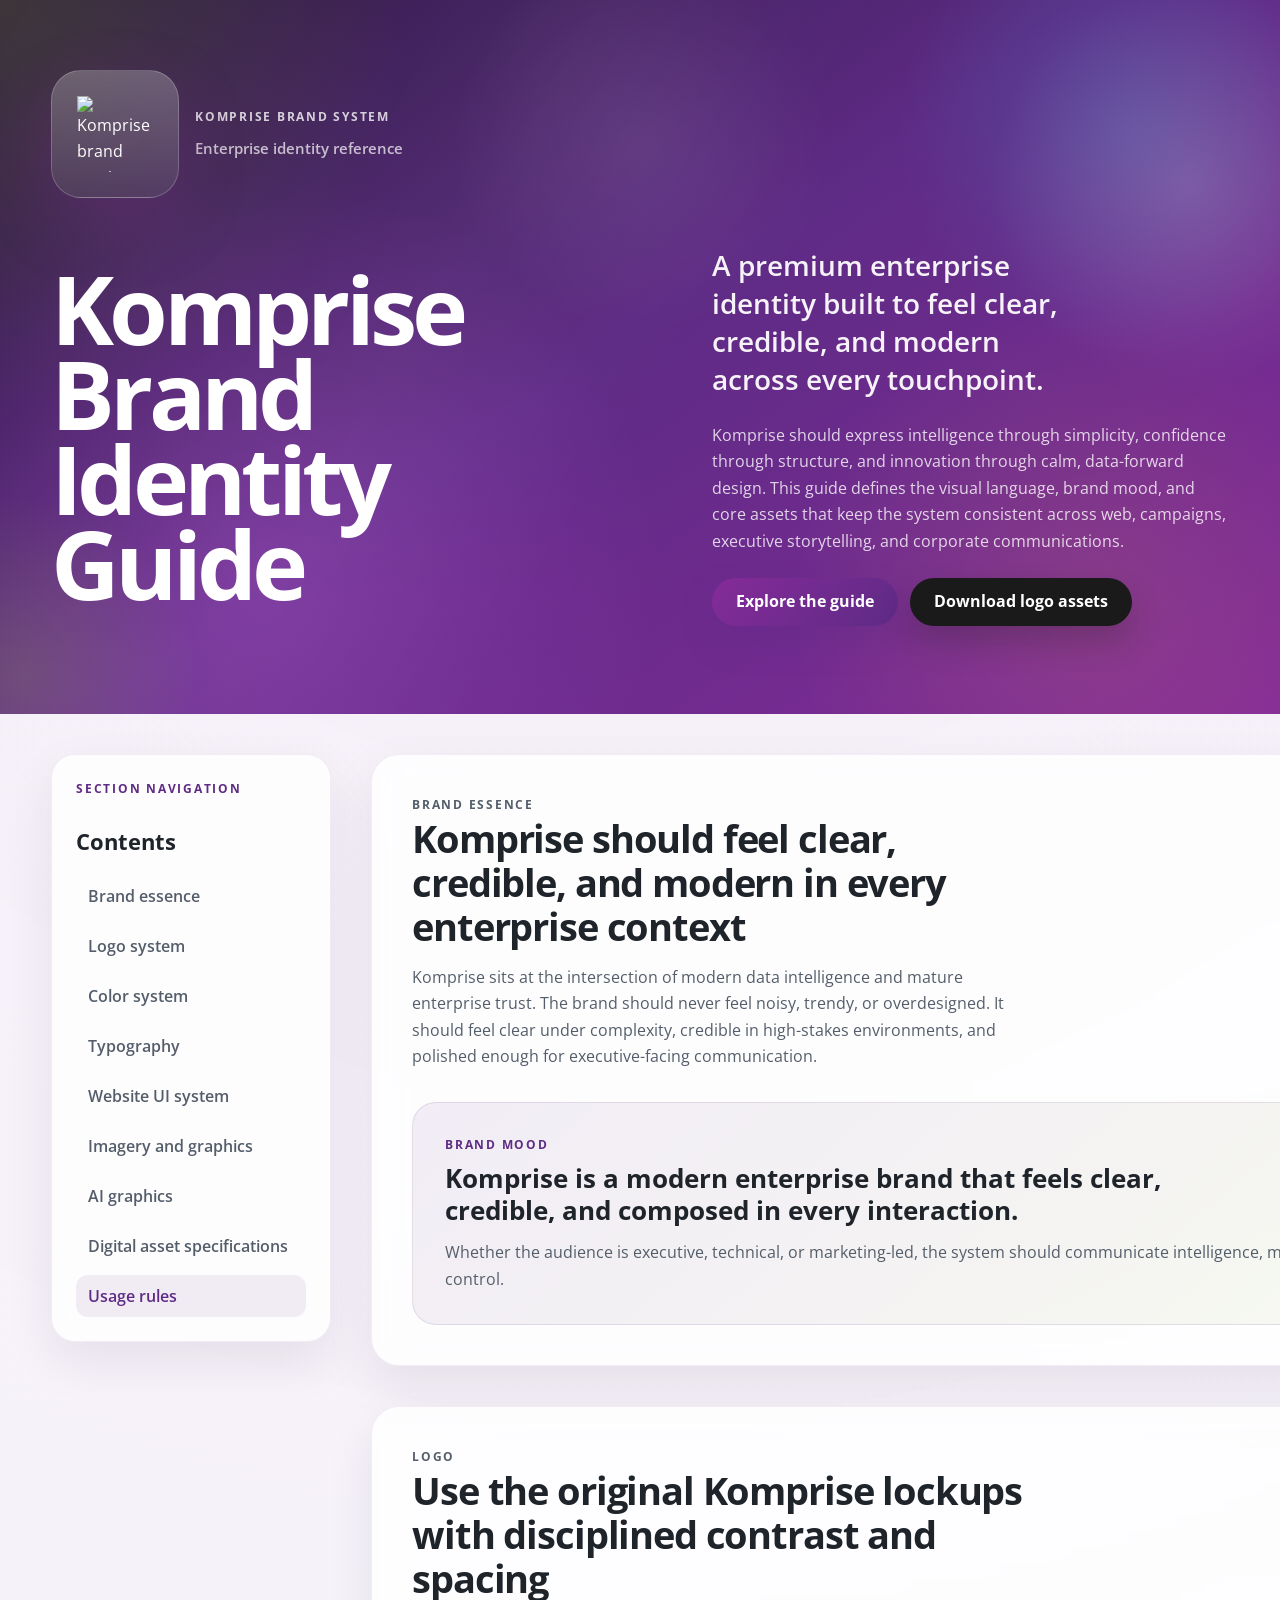
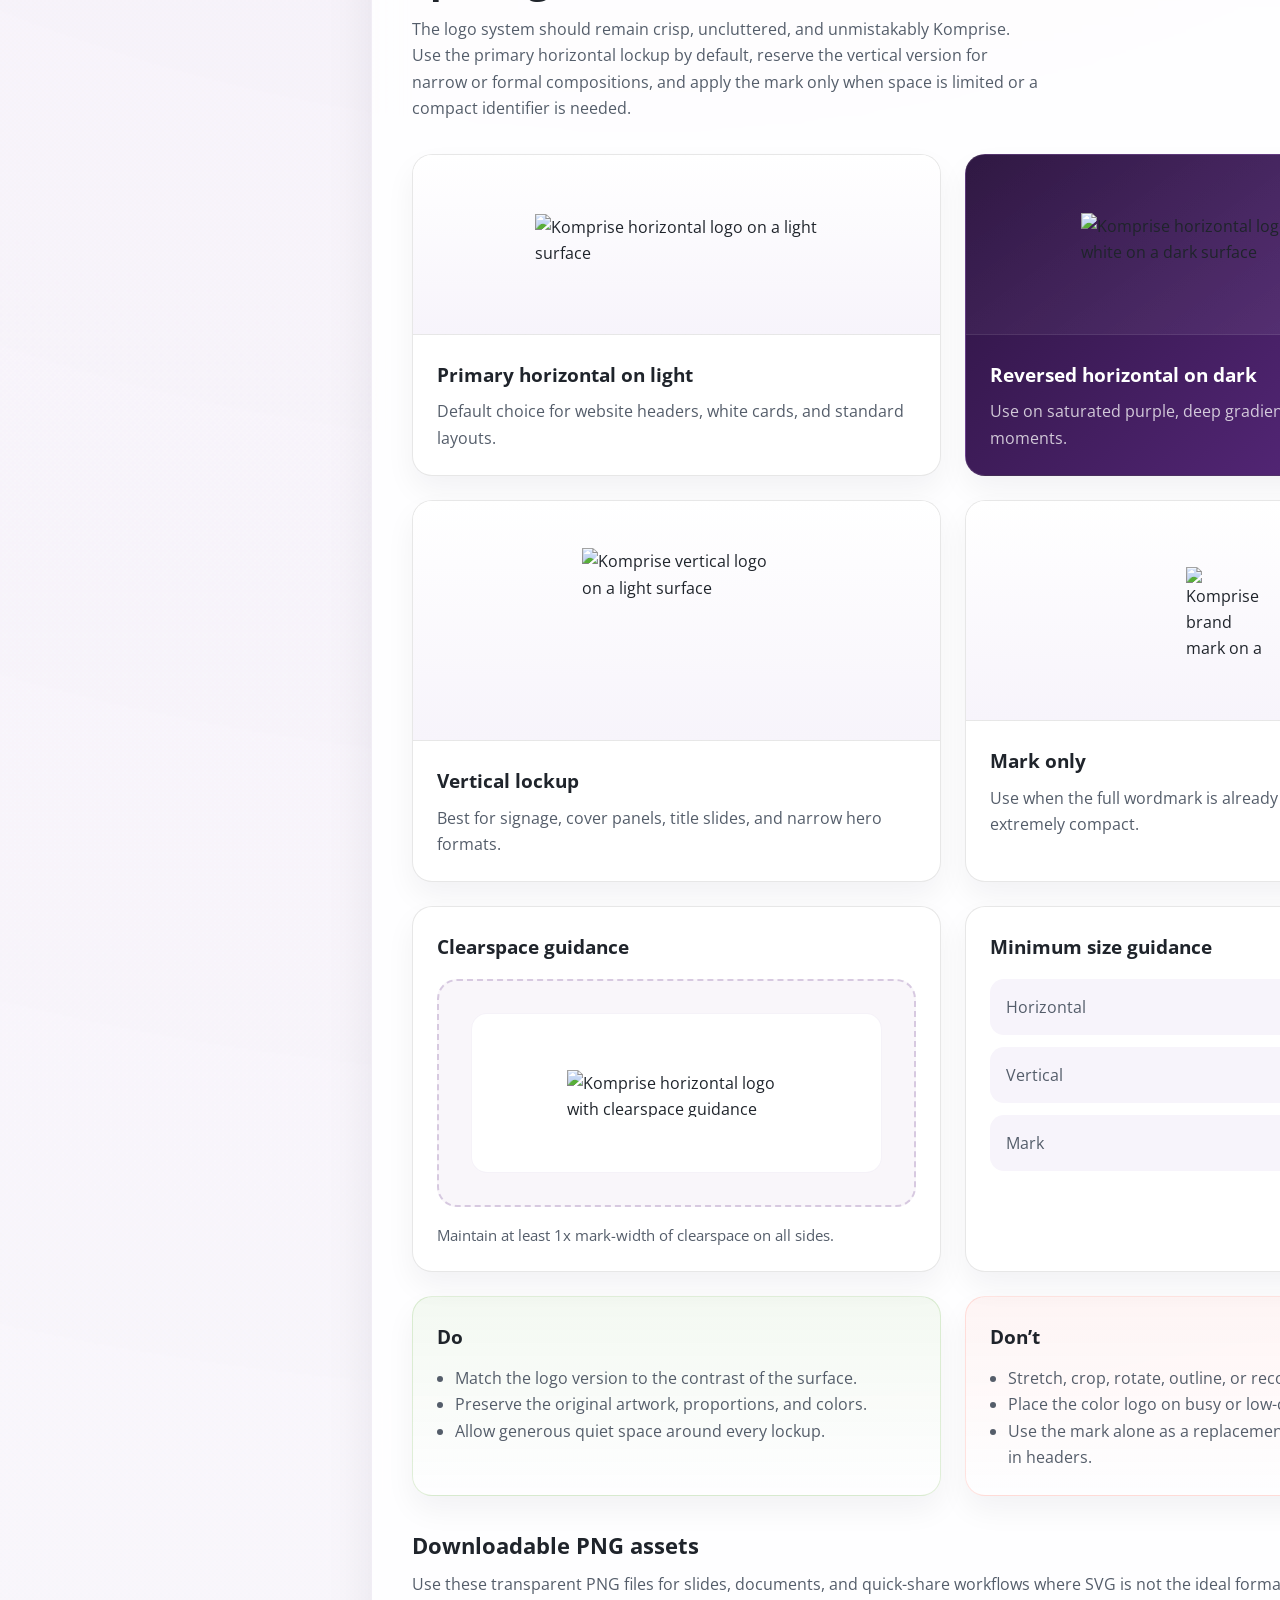
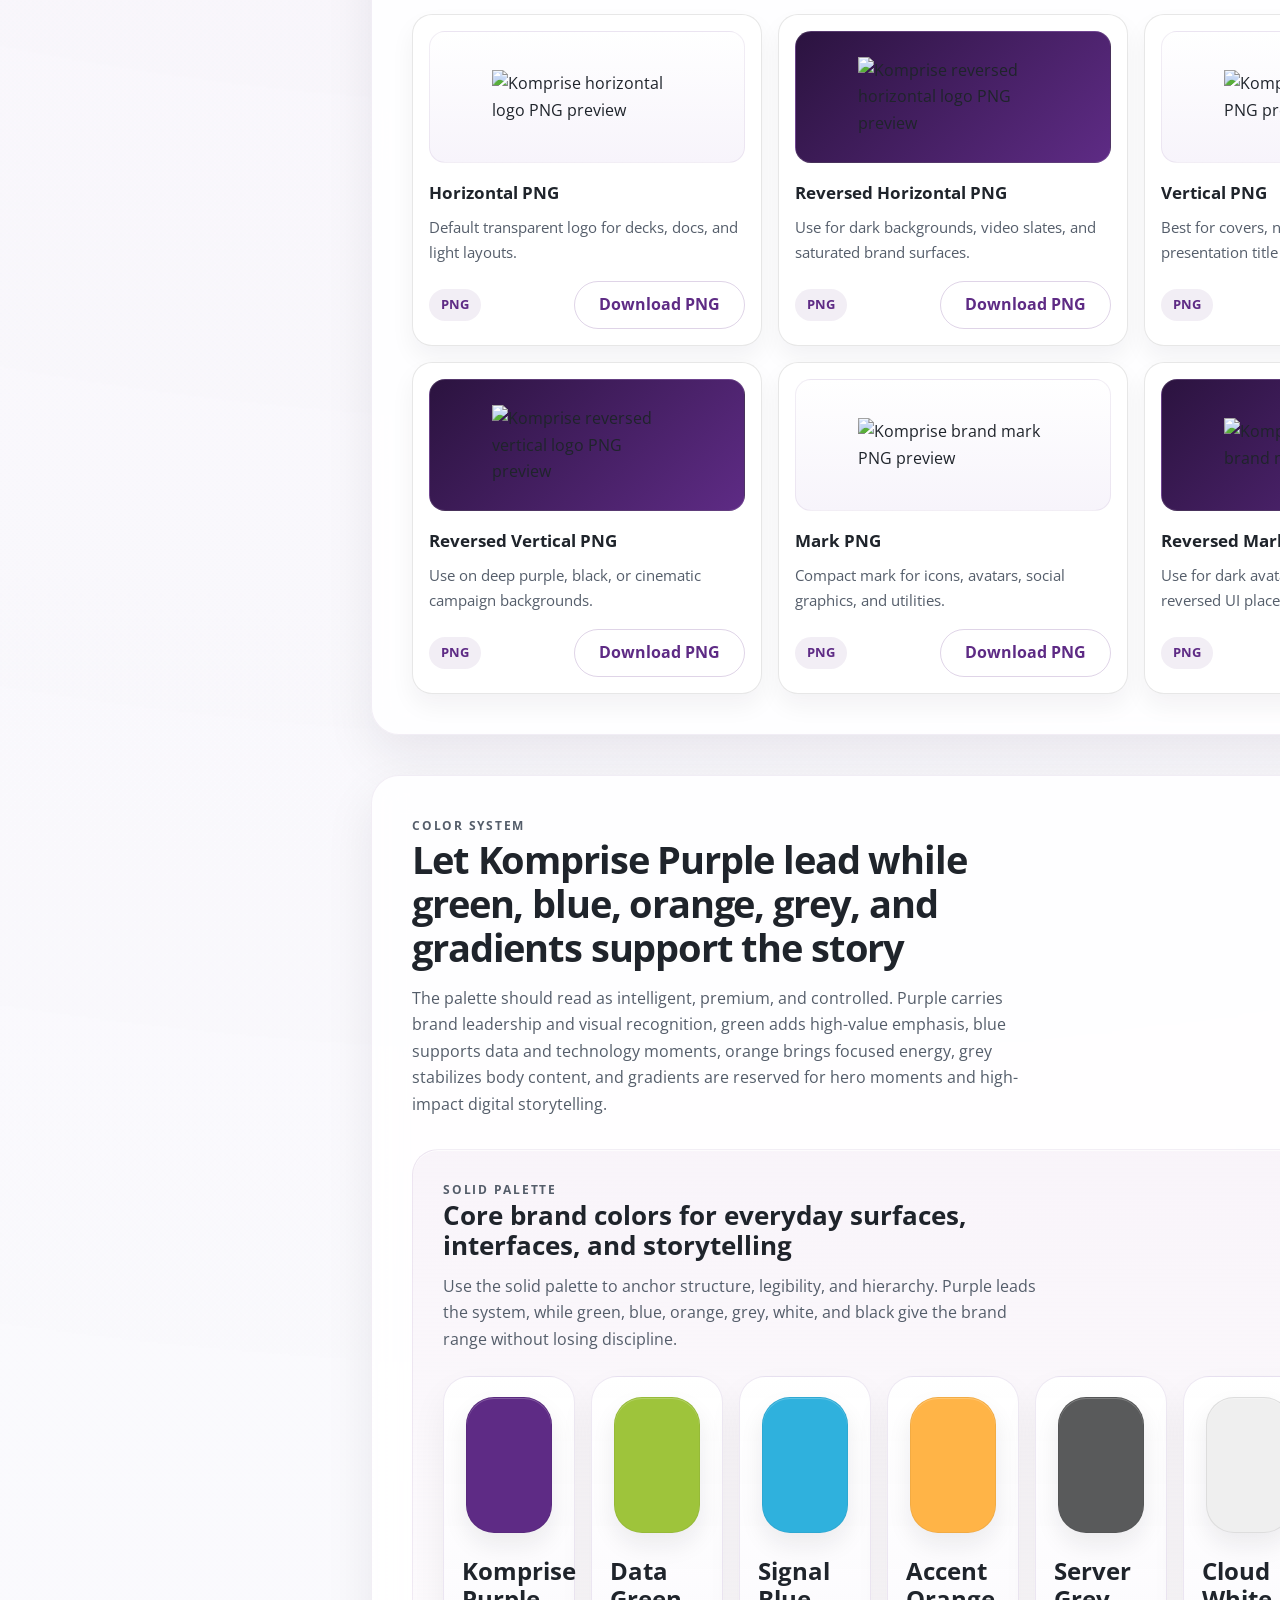
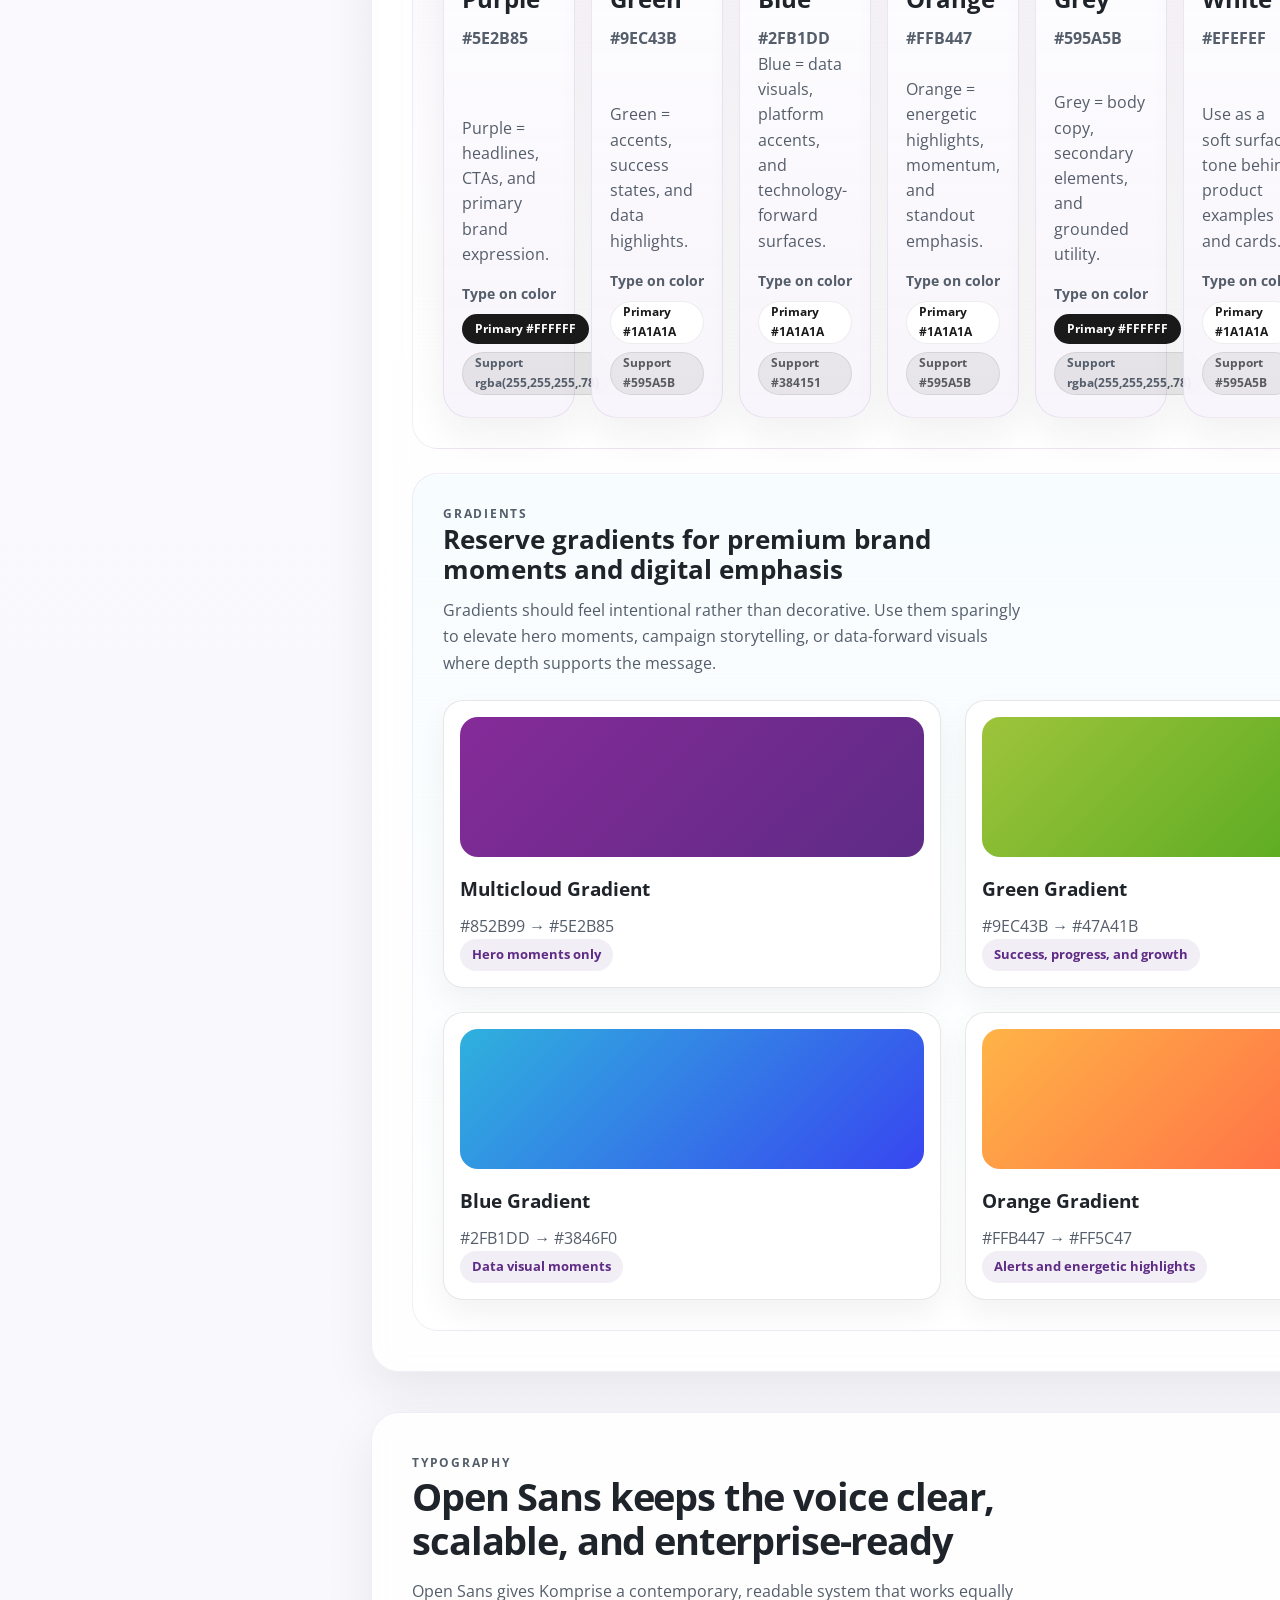
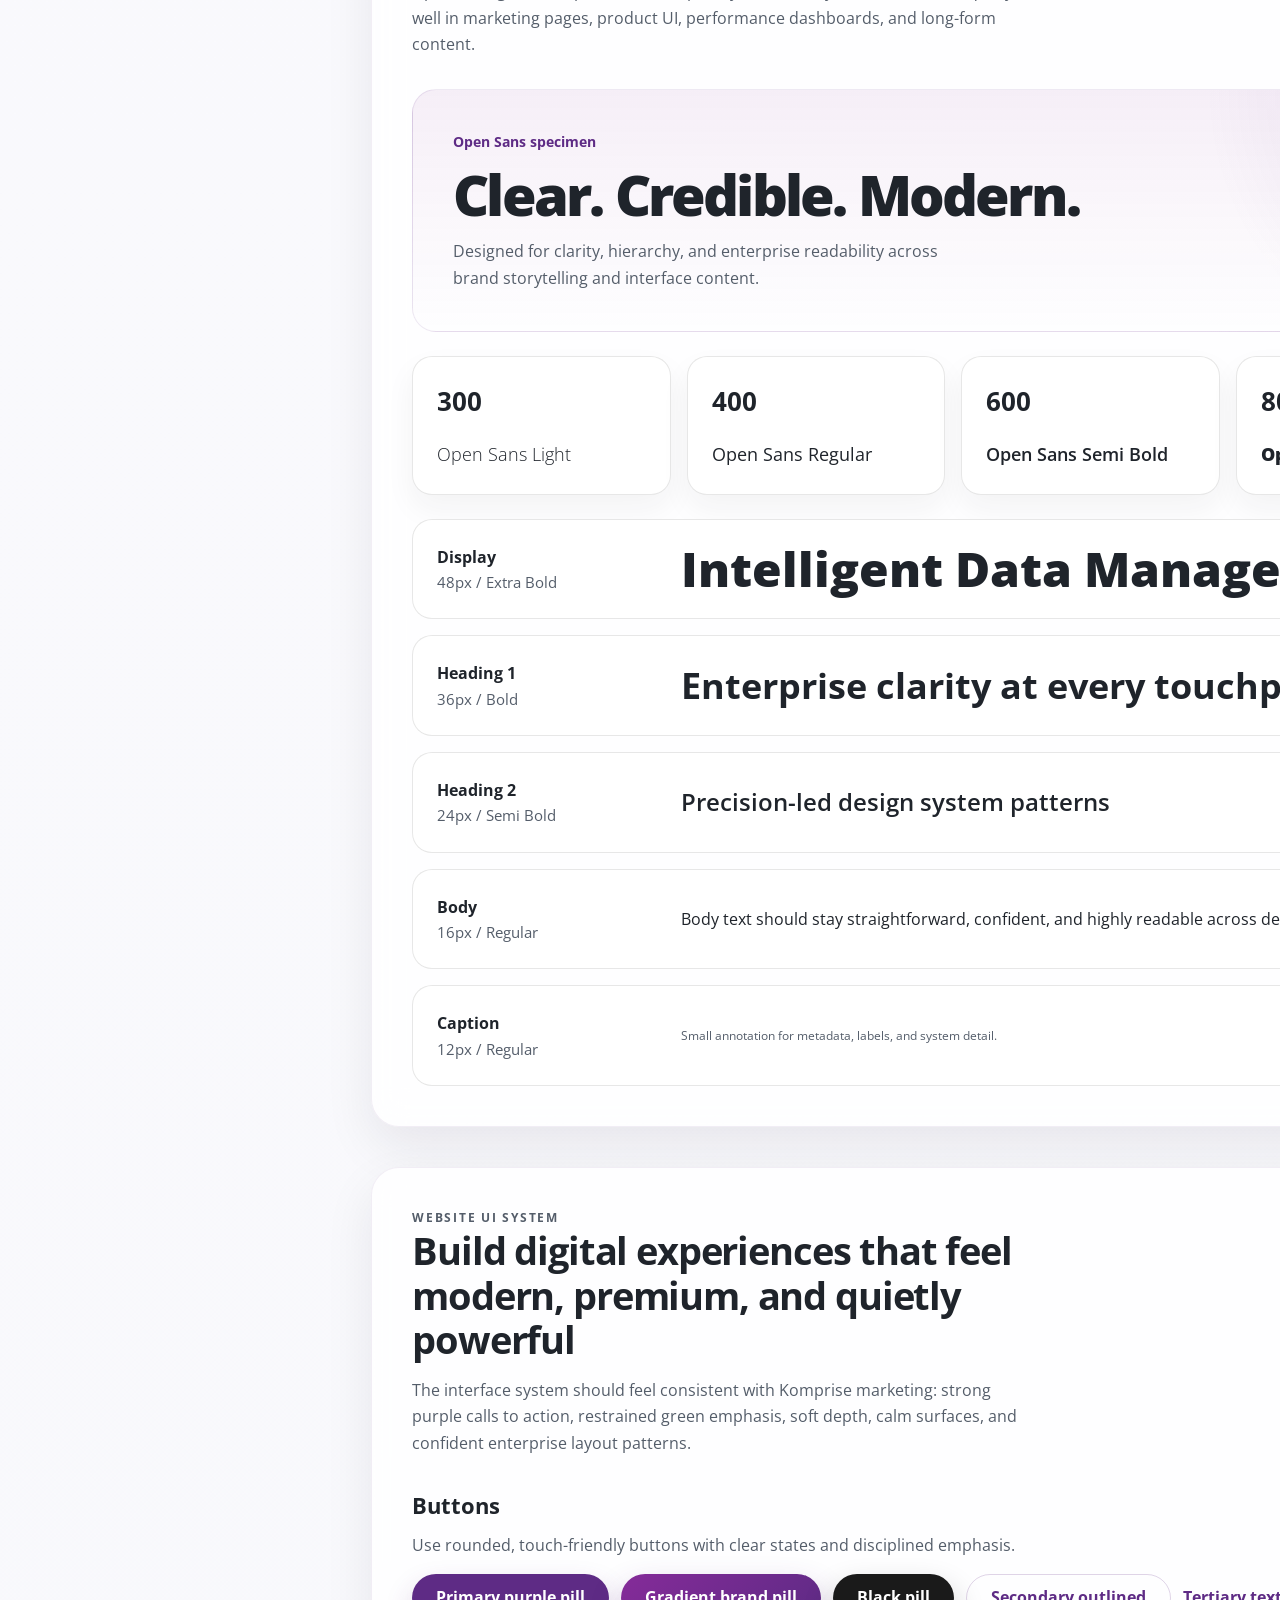
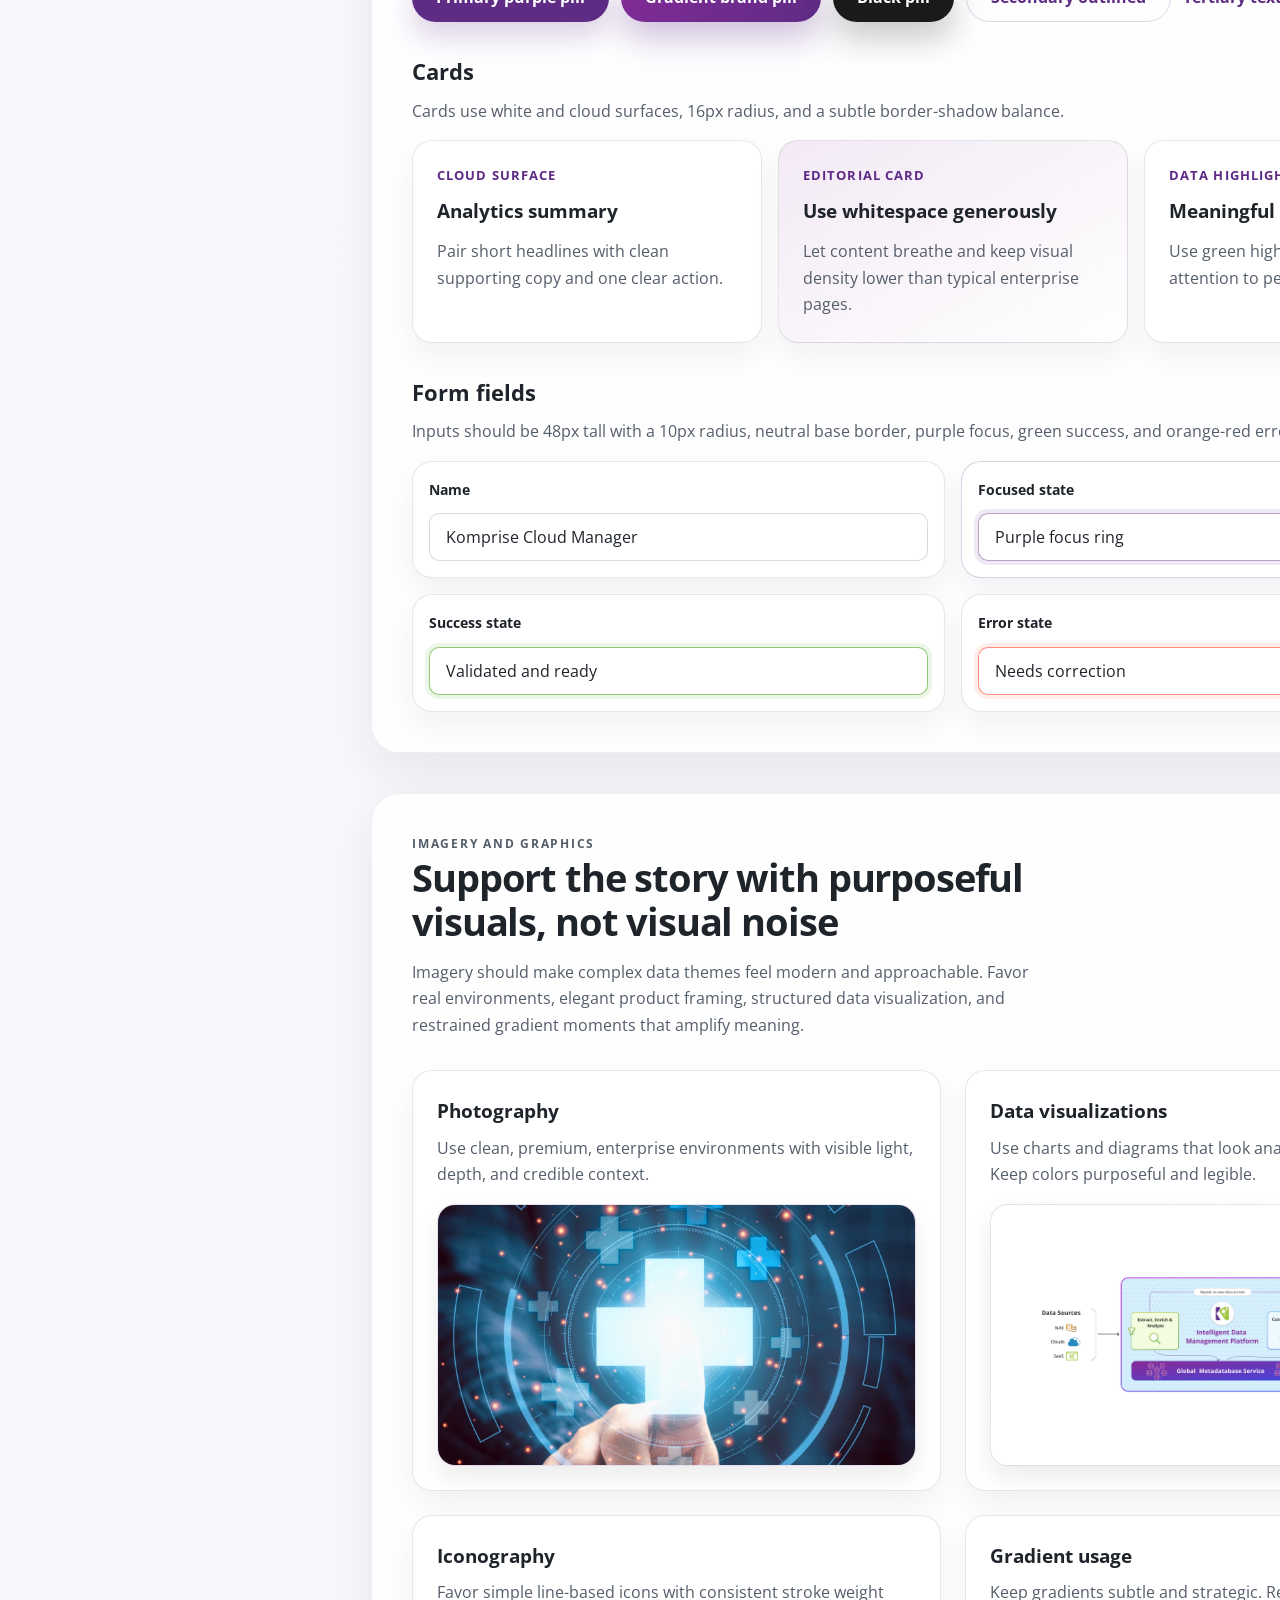
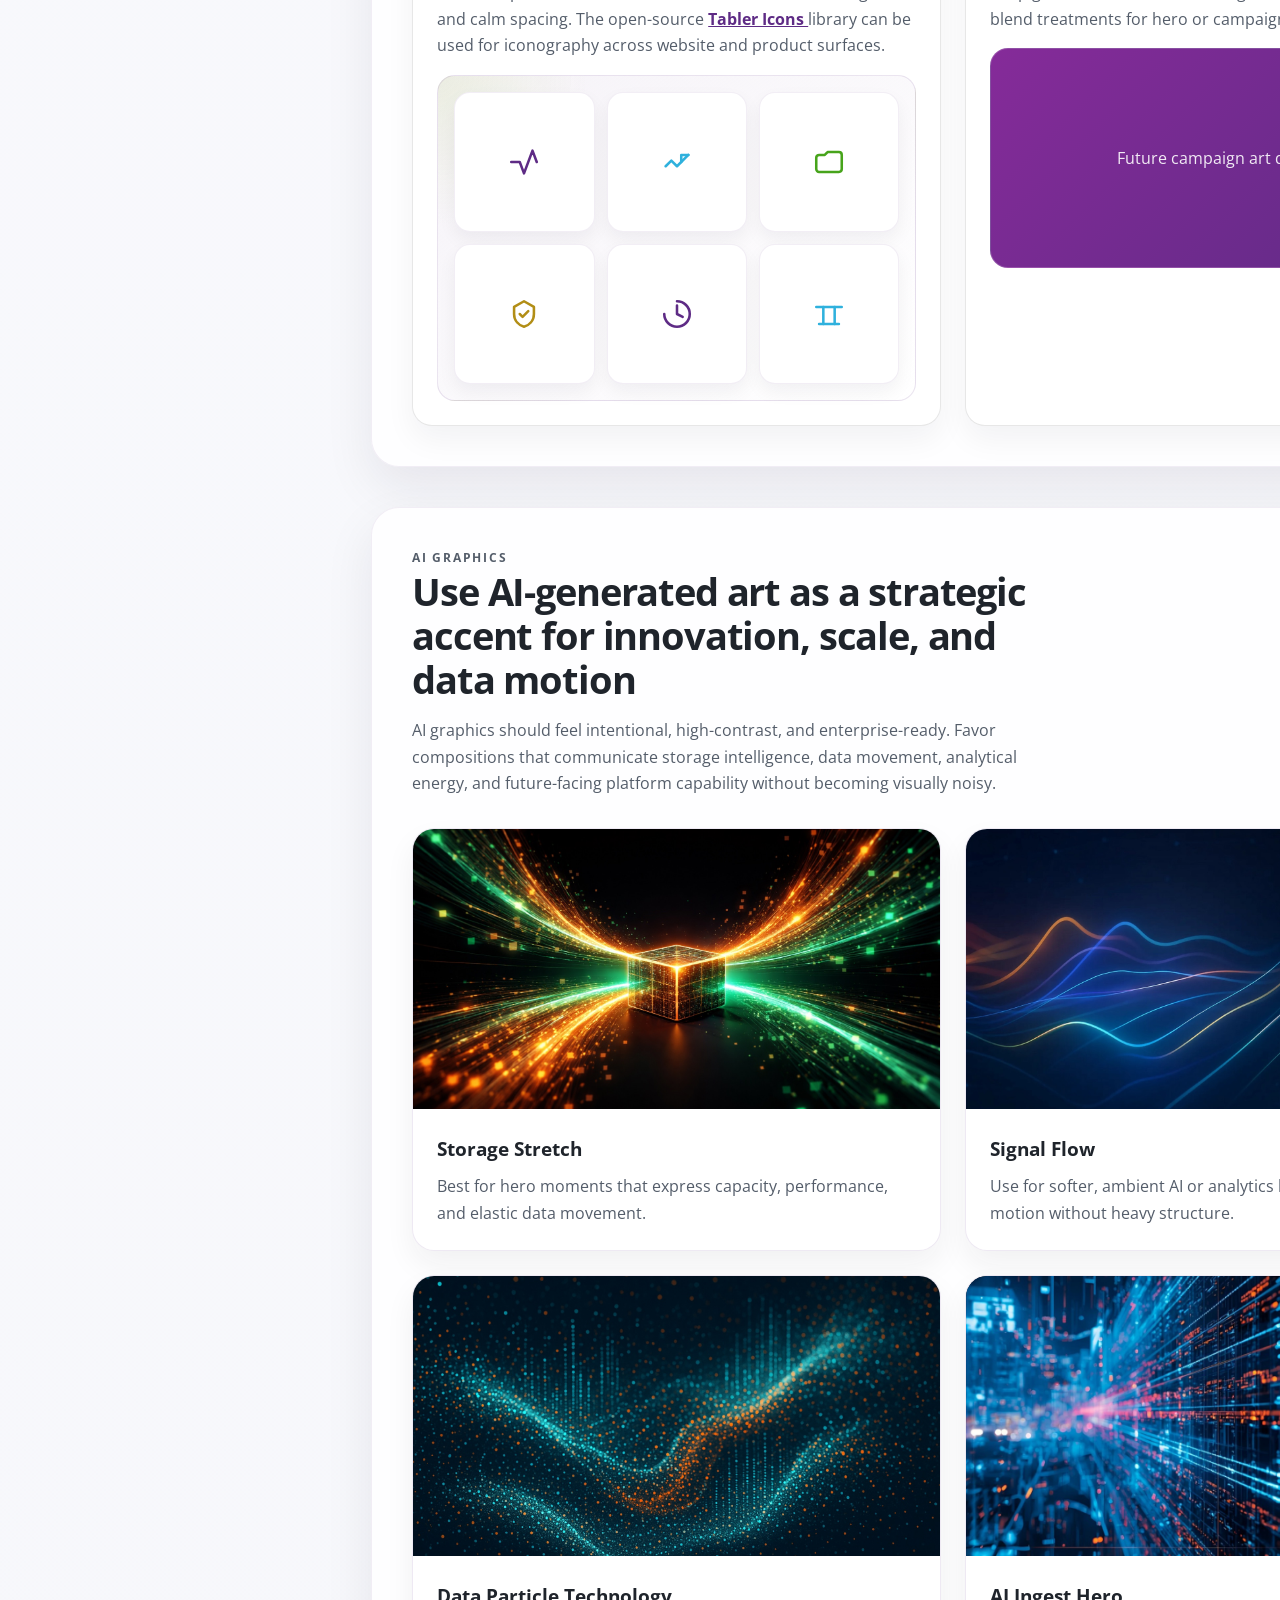
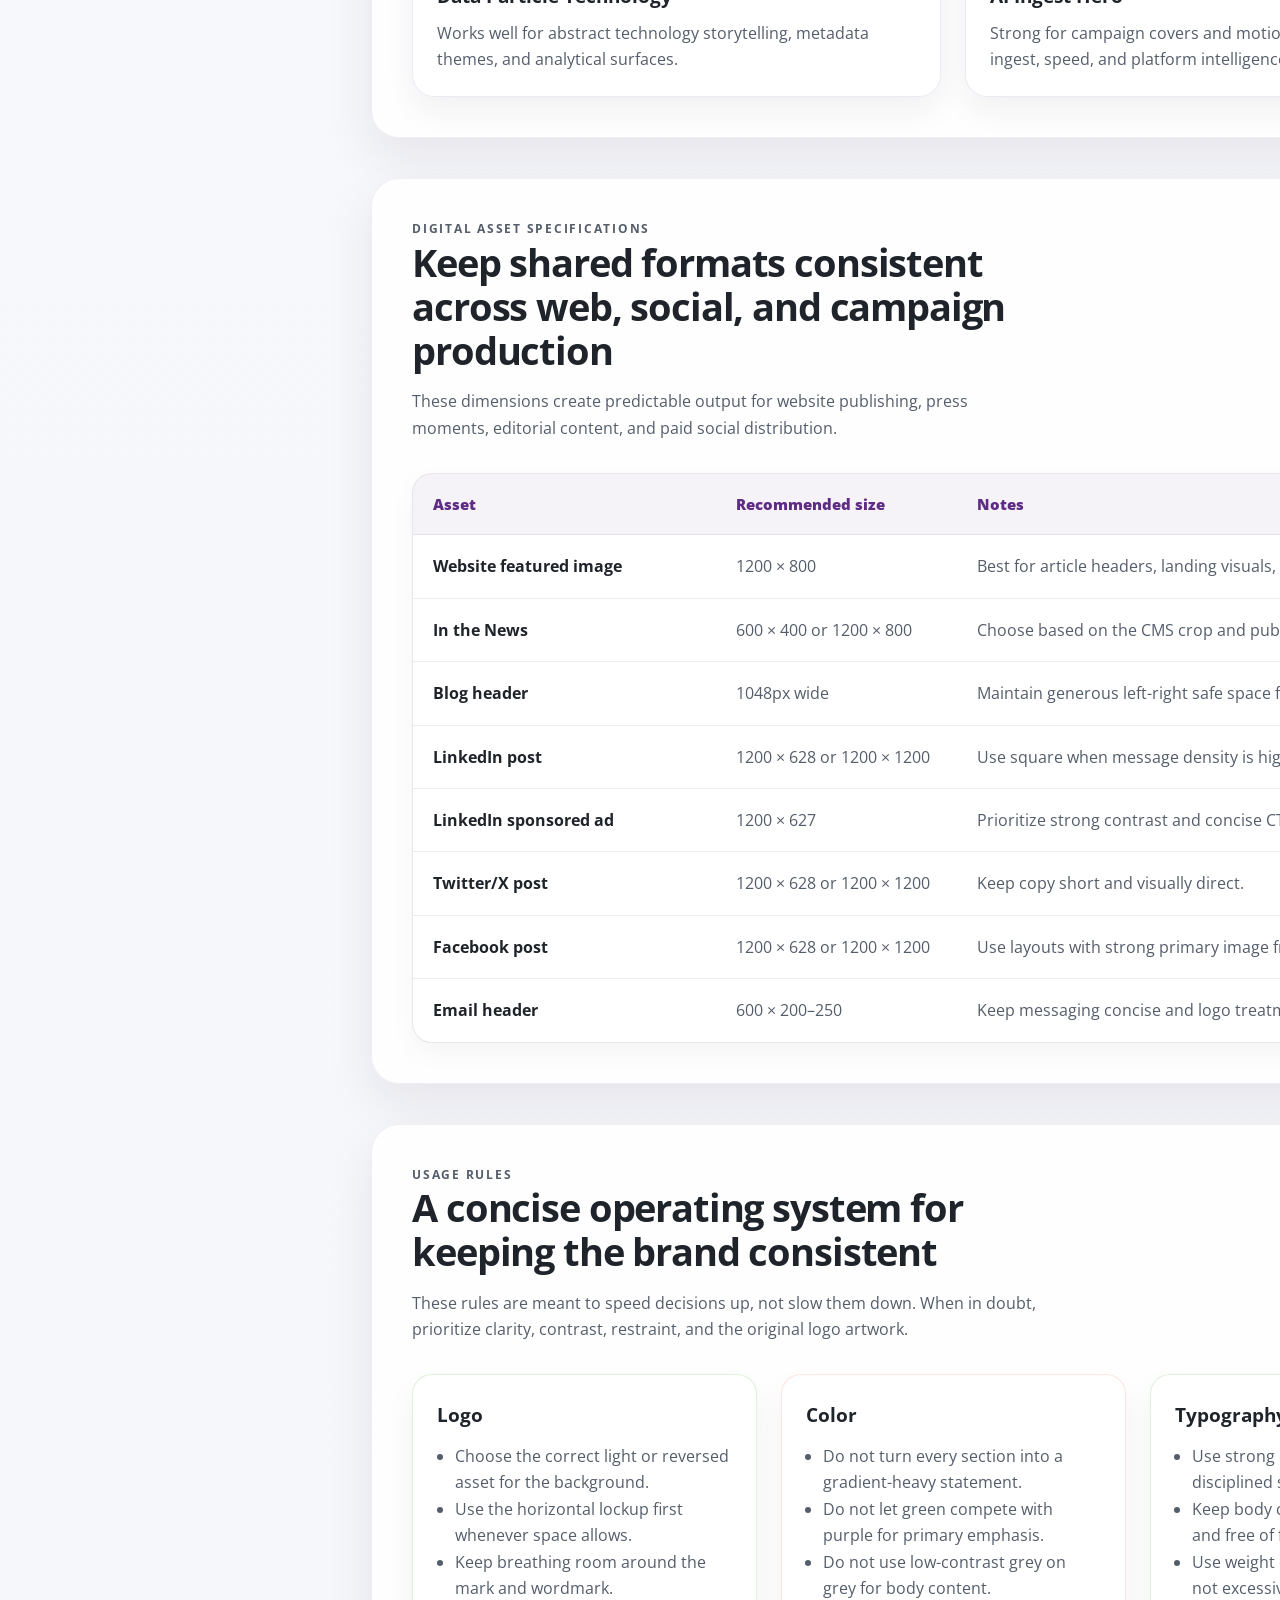
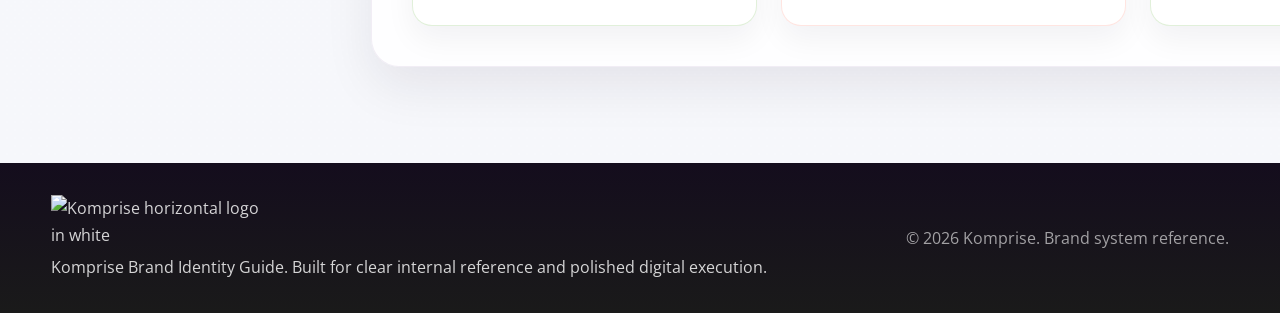
==== index.html @ 0b8ffa31 "Add files via upload" ====
<!DOCTYPE html>
<html lang="en">
  <head>
    <meta charset="UTF-8" />
    <meta
      name="viewport"
      content="width=device-width, initial-scale=1.0, viewport-fit=cover"
    />
    <meta
      name="description"
      content="Komprise Brand Identity Guide: a responsive, premium reference for logo usage, color, typography, UI patterns, and digital asset standards."
    />
    <title>Komprise Brand Identity Guide</title>
    <link rel="preconnect" href="https://fonts.googleapis.com" />
    <link rel="preconnect" href="https://fonts.gstatic.com" crossorigin />
    <link
      href="https://fonts.googleapis.com/css2?family=Open+Sans:wght@300;400;600;700;800&amp;display=swap"
      rel="stylesheet"
    />
    <link rel="stylesheet" href="./styles.css" />
    <script defer src="./script.js"></script>
  </head>
  <body>
    <a class="skip-link" href="#main-content">Skip to main content</a>

    <header class="hero" id="top">
      <div class="hero__aurora" aria-hidden="true"></div>
      <div class="container hero__inner">
        <div class="hero__topbar">
          <div class="hero__brand-lockup">
            <div class="hero__mark-shell">
              <img
                class="hero__mark"
                src="./assets/logos/Mark.svg"
                alt="Komprise brand mark"
                width="108"
                height="108"
              />
            </div>
            <div class="hero__brand-copy">
              <p class="eyebrow eyebrow--hero">Komprise Brand System</p>
              <p class="hero__brand-note">Enterprise identity reference</p>
            </div>
          </div>
        </div>

        <div class="hero__grid">
          <div class="hero__content">
            <h1>Komprise Brand Identity Guide</h1>
          </div>

          <div class="hero__narrative">
            <p class="hero__subtitle">
              A premium enterprise identity built to feel clear, credible, and modern
              across every touchpoint.
            </p>
            <p class="hero__body">
              Komprise should express intelligence through simplicity, confidence
              through structure, and innovation through calm, data-forward design.
              This guide defines the visual language, brand mood, and core assets
              that keep the system consistent across web, campaigns, executive
              storytelling, and corporate communications.
            </p>
            <div class="hero__actions" aria-label="Hero actions">
              <a class="button button--gradient" href="#overview">Explore the guide</a>
              <a class="button button--black" href="#logo-system">Download logo assets</a>
            </div>
          </div>
        </div>
      </div>
    </header>

    <div class="page-shell container">
      <aside class="toc" aria-labelledby="toc-title">
        <div class="toc__card">
          <p class="eyebrow eyebrow--compact">Section Navigation</p>
          <h2 id="toc-title">Contents</h2>
          <nav aria-label="Page sections">
            <a class="toc__link" href="#overview">Brand essence</a>
            <a class="toc__link" href="#logo-system">Logo system</a>
            <a class="toc__link" href="#color-system">Color system</a>
            <a class="toc__link" href="#typography">Typography</a>
            <a class="toc__link" href="#ui-system">Website UI system</a>
            <a class="toc__link" href="#imagery">Imagery and graphics</a>
            <a class="toc__link" href="#ai-graphics">AI graphics</a>
            <a class="toc__link" href="#assets">Digital asset specifications</a>
            <a class="toc__link" href="#usage-rules">Usage rules</a>
          </nav>
        </div>
      </aside>

      <main id="main-content" class="content-stack">
        <section
          class="section-shell"
          id="overview"
          data-section
          aria-labelledby="overview-title"
        >
          <div class="section-heading">
            <p class="eyebrow">Brand Essence</p>
            <h2 id="overview-title">Komprise should feel clear, credible, and modern in every enterprise context</h2>
            <p>
              Komprise sits at the intersection of modern data intelligence and
              mature enterprise trust. The brand should never feel noisy, trendy,
              or overdesigned. It should feel clear under complexity, credible in
              high-stakes environments, and polished enough for executive-facing
              communication.
            </p>
          </div>

          <aside class="mission-callout" aria-labelledby="mission-title">
            <p class="eyebrow eyebrow--compact">Brand Mood</p>
            <h3 id="mission-title">
              Komprise is a modern enterprise brand that feels clear, credible,
              and composed in every interaction.
            </h3>
            <p>
              Whether the audience is executive, technical, or marketing-led, the
              system should communicate intelligence, maturity, and calm control.
            </p>
          </aside>
        </section>

        <section
          class="section-shell"
          id="logo-system"
          data-section
          aria-labelledby="logo-title"
        >
          <div class="section-heading">
            <p class="eyebrow">Logo</p>
            <h2 id="logo-title">Use the original Komprise lockups with disciplined contrast and spacing</h2>
            <p>
              The logo system should remain crisp, uncluttered, and unmistakably
              Komprise. Use the primary horizontal lockup by default, reserve the
              vertical version for narrow or formal compositions, and apply the
              mark only when space is limited or a compact identifier is needed.
            </p>
          </div>

          <div class="logo-card-grid">
            <article class="logo-card" data-surface="light">
              <div class="logo-card__canvas">
                <img
                  class="brand-logo"
                  src="./assets/logos/Horizontal.svg"
                  data-logo-light="./assets/logos/Horizontal.svg"
                  data-logo-dark="./assets/logos/horizontal-white.svg"
                  alt="Komprise horizontal logo on a light surface"
                  width="284"
                  height="60"
                />
              </div>
              <h3>Primary horizontal on light</h3>
              <p>Default choice for website headers, white cards, and standard layouts.</p>
            </article>

            <article class="logo-card logo-card--dark" data-surface="dark">
              <div class="logo-card__canvas">
                <img
                  class="brand-logo"
                  src="./assets/logos/horizontal-white.svg"
                  data-logo-light="./assets/logos/Horizontal.svg"
                  data-logo-dark="./assets/logos/horizontal-white.svg"
                  alt="Komprise horizontal logo reversed in white on a dark surface"
                  width="297"
                  height="63"
                />
              </div>
              <h3>Reversed horizontal on dark</h3>
              <p>Use on saturated purple, deep gradient, or black-led brand moments.</p>
            </article>

            <article class="logo-card" data-surface="light">
              <div class="logo-card__canvas logo-card__canvas--tall">
                <img
                  class="brand-logo brand-logo--vertical"
                  src="./assets/logos/Vertical.svg"
                  data-logo-light="./assets/logos/Vertical.svg"
                  data-logo-dark="./assets/logos/Vertical-white.svg"
                  alt="Komprise vertical logo on a light surface"
                  width="251"
                  height="191"
                />
              </div>
              <h3>Vertical lockup</h3>
              <p>Best for signage, cover panels, title slides, and narrow hero formats.</p>
            </article>

            <article class="logo-card" data-surface="light">
              <div class="logo-card__canvas logo-card__canvas--mark">
                <img
                  class="brand-logo brand-logo--mark"
                  src="./assets/logos/Mark.svg"
                  data-logo-light="./assets/logos/Mark.svg"
                  data-logo-dark="./assets/logos/Mark-white.svg"
                  alt="Komprise brand mark on a light surface"
                  width="106"
                  height="106"
                />
              </div>
              <h3>Mark only</h3>
              <p>Use when the full wordmark is already nearby or the format is extremely compact.</p>
            </article>
          </div>

          <div class="two-column-grid">
            <article class="detail-card">
              <h3>Clearspace guidance</h3>
              <div class="clearspace-demo" aria-label="Clearspace example">
                <div class="clearspace-demo__outer">
                  <div class="clearspace-demo__inner">
                    <img
                      class="brand-logo"
                      src="./assets/logos/Horizontal.svg"
                      data-logo-light="./assets/logos/Horizontal.svg"
                      data-logo-dark="./assets/logos/horizontal-white.svg"
                      alt="Komprise horizontal logo with clearspace guidance"
                      width="220"
                      height="47"
                    />
                  </div>
                </div>
                <p class="annotation">Maintain at least 1x mark-width of clearspace on all sides.</p>
              </div>
            </article>

            <article class="detail-card">
              <h3>Minimum size guidance</h3>
              <div class="size-guidance">
                <div class="size-chip"><span>Horizontal</span><strong>160px min width</strong></div>
                <div class="size-chip"><span>Vertical</span><strong>120px min width</strong></div>
                <div class="size-chip"><span>Mark</span><strong>24px min width</strong></div>
              </div>
            </article>
          </div>

          <div class="do-dont-grid">
            <article class="note-card note-card--do">
              <h3>Do</h3>
              <ul>
                <li>Match the logo version to the contrast of the surface.</li>
                <li>Preserve the original artwork, proportions, and colors.</li>
                <li>Allow generous quiet space around every lockup.</li>
              </ul>
            </article>
            <article class="note-card note-card--dont">
              <h3>Don’t</h3>
              <ul>
                <li>Stretch, crop, rotate, outline, or recolor the logo.</li>
                <li>Place the color logo on busy or low-contrast imagery.</li>
                <li>Use the mark alone as a replacement for the full wordmark in headers.</li>
              </ul>
            </article>
          </div>

          <div class="download-shell">
            <div class="ui-block__header">
              <h3>Downloadable PNG assets</h3>
              <p>
                Use these transparent PNG files for slides, documents, and quick-share
                workflows where SVG is not the ideal format.
              </p>
            </div>

            <div class="download-grid">
              <article class="download-card">
                <div class="download-card__preview">
                  <img src="./assets/logos/Horizontal@2x.png" alt="Komprise horizontal logo PNG preview" />
                </div>
                <div class="download-card__body">
                  <h4>Horizontal PNG</h4>
                  <p class="download-card__meta">Default transparent logo for decks, docs, and light layouts.</p>
                </div>
                <div class="download-card__actions">
                  <span class="token-chip">PNG</span>
                  <a class="button button--secondary" href="./assets/logos/Horizontal@2x.png" download="Komprise-Horizontal.png">Download PNG</a>
                </div>
              </article>

              <article class="download-card">
                <div class="download-card__preview download-card__preview--dark">
                  <img src="./assets/logos/horizontal-white@2x.png" alt="Komprise reversed horizontal logo PNG preview" />
                </div>
                <div class="download-card__body">
                  <h4>Reversed Horizontal PNG</h4>
                  <p class="download-card__meta">Use for dark backgrounds, video slates, and saturated brand surfaces.</p>
                </div>
                <div class="download-card__actions">
                  <span class="token-chip">PNG</span>
                  <a class="button button--secondary" href="./assets/logos/horizontal-white@2x.png" download="Komprise-Horizontal-White.png">Download PNG</a>
                </div>
              </article>

              <article class="download-card">
                <div class="download-card__preview download-card__preview--tall">
                  <img src="./assets/logos/Vertical@2x.png" alt="Komprise vertical logo PNG preview" />
                </div>
                <div class="download-card__body">
                  <h4>Vertical PNG</h4>
                  <p class="download-card__meta">Best for covers, narrow formats, and formal presentation title pages.</p>
                </div>
                <div class="download-card__actions">
                  <span class="token-chip">PNG</span>
                  <a class="button button--secondary" href="./assets/logos/Vertical@2x.png" download="Komprise-Vertical.png">Download PNG</a>
                </div>
              </article>

              <article class="download-card">
                <div class="download-card__preview download-card__preview--dark download-card__preview--tall">
                  <img src="./assets/logos/Vertical-white@2x.png" alt="Komprise reversed vertical logo PNG preview" />
                </div>
                <div class="download-card__body">
                  <h4>Reversed Vertical PNG</h4>
                  <p class="download-card__meta">Use on deep purple, black, or cinematic campaign backgrounds.</p>
                </div>
                <div class="download-card__actions">
                  <span class="token-chip">PNG</span>
                  <a class="button button--secondary" href="./assets/logos/Vertical-white@2x.png" download="Komprise-Vertical-White.png">Download PNG</a>
                </div>
              </article>

              <article class="download-card">
                <div class="download-card__preview download-card__preview--mark">
                  <img src="./assets/logos/Mark@2x.png" alt="Komprise brand mark PNG preview" />
                </div>
                <div class="download-card__body">
                  <h4>Mark PNG</h4>
                  <p class="download-card__meta">Compact mark for icons, avatars, social graphics, and utilities.</p>
                </div>
                <div class="download-card__actions">
                  <span class="token-chip">PNG</span>
                  <a class="button button--secondary" href="./assets/logos/Mark@2x.png" download="Komprise-Mark.png">Download PNG</a>
                </div>
              </article>

              <article class="download-card">
                <div class="download-card__preview download-card__preview--dark download-card__preview--mark">
                  <img src="./assets/logos/Mark-white@2x.png" alt="Komprise reversed brand mark PNG preview" />
                </div>
                <div class="download-card__body">
                  <h4>Reversed Mark PNG</h4>
                  <p class="download-card__meta">Use for dark avatars, compact signatures, and reversed UI placements.</p>
                </div>
                <div class="download-card__actions">
                  <span class="token-chip">PNG</span>
                  <a class="button button--secondary" href="./assets/logos/Mark-white@2x.png" download="Komprise-Mark-White.png">Download PNG</a>
                </div>
              </article>
            </div>
          </div>
        </section>

        <section
          class="section-shell"
          id="color-system"
          data-section
          aria-labelledby="color-title"
        >
          <div class="section-heading">
            <p class="eyebrow">Color System</p>
            <h2 id="color-title">Let Komprise Purple lead while green, blue, orange, grey, and gradients support the story</h2>
            <p>
              The palette should read as intelligent, premium, and controlled.
              Purple carries brand leadership and visual recognition, green adds
              high-value emphasis, blue supports data and technology moments,
              orange brings focused energy, grey stabilizes body content, and
              gradients are reserved for hero moments and high-impact digital storytelling.
            </p>
          </div>

          <div class="palette-block">
            <div class="palette-block__header">
              <p class="eyebrow eyebrow--compact">Solid Palette</p>
              <h3>Core brand colors for everyday surfaces, interfaces, and storytelling</h3>
              <p>
                Use the solid palette to anchor structure, legibility, and hierarchy.
                Purple leads the system, while green, blue, orange, grey, white,
                and black give the brand range without losing discipline.
              </p>
            </div>

            <div class="swatch-grid">
              <article class="swatch-card">
                <div class="swatch swatch--purple"></div>
                <h3>Komprise Purple</h3>
                <p class="swatch-meta">#5E2B85</p>
                <p>Purple = headlines, CTAs, and primary brand expression.</p>
                <div class="swatch-type">
                  <p class="swatch-type__label">Type on color</p>
                  <div class="swatch-type__chips">
                    <span class="swatch-type__chip swatch-type__chip--light">Primary #FFFFFF</span>
                    <span class="swatch-type__chip swatch-type__chip--soft">Support rgba(255,255,255,.78)</span>
                  </div>
                </div>
              </article>
              <article class="swatch-card">
                <div class="swatch swatch--green"></div>
                <h3>Data Green</h3>
                <p class="swatch-meta">#9EC43B</p>
                <p>Green = accents, success states, and data highlights.</p>
                <div class="swatch-type">
                  <p class="swatch-type__label">Type on color</p>
                  <div class="swatch-type__chips">
                    <span class="swatch-type__chip swatch-type__chip--dark">Primary #1A1A1A</span>
                    <span class="swatch-type__chip swatch-type__chip--muted">Support #595A5B</span>
                  </div>
                </div>
              </article>
              <article class="swatch-card">
                <div class="swatch swatch--blue"></div>
                <h3>Signal Blue</h3>
                <p class="swatch-meta">#2FB1DD</p>
                <p>Blue = data visuals, platform accents, and technology-forward surfaces.</p>
                <div class="swatch-type">
                  <p class="swatch-type__label">Type on color</p>
                  <div class="swatch-type__chips">
                    <span class="swatch-type__chip swatch-type__chip--dark">Primary #1A1A1A</span>
                    <span class="swatch-type__chip swatch-type__chip--muted">Support #384151</span>
                  </div>
                </div>
              </article>
              <article class="swatch-card">
                <div class="swatch swatch--orange"></div>
                <h3>Accent Orange</h3>
                <p class="swatch-meta">#FFB447</p>
                <p>Orange = energetic highlights, momentum, and standout emphasis.</p>
                <div class="swatch-type">
                  <p class="swatch-type__label">Type on color</p>
                  <div class="swatch-type__chips">
                    <span class="swatch-type__chip swatch-type__chip--dark">Primary #1A1A1A</span>
                    <span class="swatch-type__chip swatch-type__chip--muted">Support #595A5B</span>
                  </div>
                </div>
              </article>
              <article class="swatch-card">
                <div class="swatch swatch--grey"></div>
                <h3>Server Grey</h3>
                <p class="swatch-meta">#595A5B</p>
                <p>Grey = body copy, secondary elements, and grounded utility.</p>
                <div class="swatch-type">
                  <p class="swatch-type__label">Type on color</p>
                  <div class="swatch-type__chips">
                    <span class="swatch-type__chip swatch-type__chip--light">Primary #FFFFFF</span>
                    <span class="swatch-type__chip swatch-type__chip--soft">Support rgba(255,255,255,.78)</span>
                  </div>
                </div>
              </article>
              <article class="swatch-card">
                <div class="swatch swatch--white"></div>
                <h3>Cloud White</h3>
                <p class="swatch-meta">#EFEFEF</p>
                <p>Use as a soft surface tone behind product examples and cards.</p>
                <div class="swatch-type">
                  <p class="swatch-type__label">Type on color</p>
                  <div class="swatch-type__chips">
                    <span class="swatch-type__chip swatch-type__chip--dark">Primary #1A1A1A</span>
                    <span class="swatch-type__chip swatch-type__chip--muted">Support #595A5B</span>
                  </div>
                </div>
              </article>
              <article class="swatch-card">
                <div class="swatch swatch--black"></div>
                <h3>Black</h3>
                <p class="swatch-meta">#1A1A1A</p>
                <p>Use for premium contrast, footer surfaces, and dark emphasis.</p>
                <div class="swatch-type">
                  <p class="swatch-type__label">Type on color</p>
                  <div class="swatch-type__chips">
                    <span class="swatch-type__chip swatch-type__chip--light">Primary #FFFFFF</span>
                    <span class="swatch-type__chip swatch-type__chip--soft">Support rgba(255,255,255,.78)</span>
                  </div>
                </div>
              </article>
            </div>
          </div>

          <div class="palette-block palette-block--gradients">
            <div class="palette-block__header">
              <p class="eyebrow eyebrow--compact">Gradients</p>
              <h3>Reserve gradients for premium brand moments and digital emphasis</h3>
              <p>
                Gradients should feel intentional rather than decorative. Use them
                sparingly to elevate hero moments, campaign storytelling, or
                data-forward visuals where depth supports the message.
              </p>
            </div>

            <div class="gradient-grid">
              <article class="gradient-card">
                <div class="gradient-card__swatch gradient-card__swatch--multicloud"></div>
                <h3>Multicloud Gradient</h3>
                <p>#852B99 → #5E2B85</p>
                <span class="token-chip">Hero moments only</span>
              </article>
              <article class="gradient-card">
                <div class="gradient-card__swatch gradient-card__swatch--green"></div>
                <h3>Green Gradient</h3>
                <p>#9EC43B → #47A41B</p>
                <span class="token-chip">Success, progress, and growth</span>
              </article>
              <article class="gradient-card">
                <div class="gradient-card__swatch gradient-card__swatch--blue"></div>
                <h3>Blue Gradient</h3>
                <p>#2FB1DD → #3846F0</p>
                <span class="token-chip">Data visual moments</span>
              </article>
              <article class="gradient-card">
                <div class="gradient-card__swatch gradient-card__swatch--orange"></div>
                <h3>Orange Gradient</h3>
                <p>#FFB447 → #FF5C47</p>
                <span class="token-chip">Alerts and energetic highlights</span>
              </article>
            </div>
          </div>
        </section>

        <section
          class="section-shell"
          id="typography"
          data-section
          aria-labelledby="type-title"
        >
          <div class="section-heading">
            <p class="eyebrow">Typography</p>
            <h2 id="type-title">Open Sans keeps the voice clear, scalable, and enterprise-ready</h2>
            <p>
              Open Sans gives Komprise a contemporary, readable system that works
              equally well in marketing pages, product UI, performance dashboards,
              and long-form content.
            </p>
          </div>

          <div class="type-specimen">
            <p class="type-specimen__label">Open Sans specimen</p>
            <p class="type-specimen__display">
              Clear. Credible. Modern.
            </p>
            <p class="type-specimen__body">
              Designed for clarity, hierarchy, and enterprise readability across
              brand storytelling and interface content.
            </p>
          </div>

          <div class="weight-grid">
            <article class="weight-card">
              <h3>300</h3>
              <p class="weight-card__sample weight-card__sample--300">Open Sans Light</p>
            </article>
            <article class="weight-card">
              <h3>400</h3>
              <p class="weight-card__sample weight-card__sample--400">Open Sans Regular</p>
            </article>
            <article class="weight-card">
              <h3>600</h3>
              <p class="weight-card__sample weight-card__sample--600">Open Sans Semi Bold</p>
            </article>
            <article class="weight-card">
              <h3>800</h3>
              <p class="weight-card__sample weight-card__sample--800">Open Sans Extra Bold</p>
            </article>
          </div>

          <div class="type-scale-list">
            <article class="scale-row">
              <div>
                <p class="scale-row__label">Display</p>
                <p class="scale-row__meta">48px / Extra Bold</p>
              </div>
              <p class="scale-row__sample scale-row__sample--display">
                Intelligent Data Management
              </p>
            </article>
            <article class="scale-row">
              <div>
                <p class="scale-row__label">Heading 1</p>
                <p class="scale-row__meta">36px / Bold</p>
              </div>
              <p class="scale-row__sample scale-row__sample--h1">
                Enterprise clarity at every touchpoint
              </p>
            </article>
            <article class="scale-row">
              <div>
                <p class="scale-row__label">Heading 2</p>
                <p class="scale-row__meta">24px / Semi Bold</p>
              </div>
              <p class="scale-row__sample scale-row__sample--h2">
                Precision-led design system patterns
              </p>
            </article>
            <article class="scale-row">
              <div>
                <p class="scale-row__label">Body</p>
                <p class="scale-row__meta">16px / Regular</p>
              </div>
              <p class="scale-row__sample scale-row__sample--body">
                Body text should stay straightforward, confident, and highly
                readable across dense enterprise content.
              </p>
            </article>
            <article class="scale-row">
              <div>
                <p class="scale-row__label">Caption</p>
                <p class="scale-row__meta">12px / Regular</p>
              </div>
              <p class="scale-row__sample scale-row__sample--caption">
                Small annotation for metadata, labels, and system detail.
              </p>
            </article>
          </div>
        </section>

        <section
          class="section-shell"
          id="ui-system"
          data-section
          aria-labelledby="ui-title"
        >
          <div class="section-heading">
            <p class="eyebrow">Website UI System</p>
            <h2 id="ui-title">Build digital experiences that feel modern, premium, and quietly powerful</h2>
            <p>
              The interface system should feel consistent with Komprise marketing:
              strong purple calls to action, restrained green emphasis, soft depth,
              calm surfaces, and confident enterprise layout patterns.
            </p>
          </div>

          <div class="ui-block">
            <div class="ui-block__header">
              <h3>Buttons</h3>
              <p>Use rounded, touch-friendly buttons with clear states and disciplined emphasis.</p>
            </div>
            <div class="button-row" aria-label="Button examples">
              <button class="button button--primary" type="button">Primary purple pill</button>
              <button class="button button--gradient" type="button">Gradient brand pill</button>
              <button class="button button--black" type="button">Black pill</button>
              <button class="button button--secondary" type="button">Secondary outlined</button>
              <button class="button button--tertiary" type="button">Tertiary text</button>
            </div>
          </div>

          <div class="ui-block">
            <div class="ui-block__header">
              <h3>Cards</h3>
              <p>Cards use white and cloud surfaces, 16px radius, and a subtle border-shadow balance.</p>
            </div>
            <div class="sample-card-grid">
              <article class="sample-card">
                <p class="sample-card__eyebrow">Cloud Surface</p>
                <h4>Analytics summary</h4>
                <p>Pair short headlines with clean supporting copy and one clear action.</p>
              </article>
              <article class="sample-card sample-card--tinted">
                <p class="sample-card__eyebrow">Editorial Card</p>
                <h4>Use whitespace generously</h4>
                <p>Let content breathe and keep visual density lower than typical enterprise pages.</p>
              </article>
              <article class="sample-card">
                <p class="sample-card__eyebrow">Data Highlight</p>
                <h4>Meaningful emphasis</h4>
                <p>Use green highlights sparingly to call attention to performance or status.</p>
              </article>
            </div>
          </div>

          <div class="ui-block">
            <div class="ui-block__header">
              <h3>Form fields</h3>
              <p>Inputs should be 48px tall with a 10px radius, neutral base border, purple focus, green success, and orange-red error.</p>
            </div>
            <div class="field-grid">
              <label class="field-card">
                <span>Name</span>
                <input type="text" value="Komprise Cloud Manager" aria-label="Default example field" />
              </label>
              <label class="field-card field-card--focus">
                <span>Focused state</span>
                <input
                  type="text"
                  value="Purple focus ring"
                  aria-label="Focused example field"
                />
              </label>
              <label class="field-card field-card--success">
                <span>Success state</span>
                <input
                  type="text"
                  value="Validated and ready"
                  aria-label="Success example field"
                />
              </label>
              <label class="field-card field-card--error">
                <span>Error state</span>
                <input
                  type="text"
                  value="Needs correction"
                  aria-label="Error example field"
                />
              </label>
            </div>
          </div>
        </section>

        <section
          class="section-shell"
          id="imagery"
          data-section
          aria-labelledby="imagery-title"
        >
          <div class="section-heading">
            <p class="eyebrow">Imagery and Graphics</p>
            <h2 id="imagery-title">Support the story with purposeful visuals, not visual noise</h2>
            <p>
              Imagery should make complex data themes feel modern and approachable.
              Favor real environments, elegant product framing, structured data
              visualization, and restrained gradient moments that amplify meaning.
            </p>
          </div>

          <div class="imagery-grid">
            <article class="guidance-card">
              <h3>Photography</h3>
              <p>Use clean, premium, enterprise environments with visible light, depth, and credible context.</p>
              <figure class="media-visual">
                <img
                  src="./assets/images/optimized/healthcare-financial-crisis-ebook.jpg"
                  alt="A healthcare-themed campaign visual with a glowing medical cross and digital interface rings"
                  loading="lazy"
                />
              </figure>
            </article>
            <article class="guidance-card">
              <h3>Data visualizations</h3>
              <p>Use charts and diagrams that look analytical, not decorative. Keep colors purposeful and legible.</p>
              <figure class="media-visual media-visual--diagram">
                <img
                  src="./assets/images/komprise-architecture-3.jpg"
                  alt="Komprise intelligent data management platform architecture diagram"
                  loading="lazy"
                />
              </figure>
            </article>
            <article class="guidance-card">
              <h3>Iconography</h3>
              <p>
                Favor simple line-based icons with consistent stroke weight and calm spacing.
                The open-source
                <a href="https://tabler.io/icons" target="_blank" rel="noreferrer noopener">
                  Tabler Icons
                </a>
                library can be used for iconography across website and product surfaces.
              </p>
              <div class="icon-showcase" aria-label="Iconography preview using a Tabler-inspired style">
                <div class="icon-tile icon-tile--purple" aria-hidden="true">
                  <svg viewBox="0 0 24 24" fill="none" stroke="currentColor" stroke-width="1.8" stroke-linecap="round" stroke-linejoin="round">
                    <path d="M3 12h6l3 8 6-16 3 8" />
                  </svg>
                </div>
                <div class="icon-tile icon-tile--blue" aria-hidden="true">
                  <svg viewBox="0 0 24 24" fill="none" stroke="currentColor" stroke-width="1.8" stroke-linecap="round" stroke-linejoin="round">
                    <path d="M4 15l4-4 4 4 8-8" />
                    <path d="M20 7h-5v5" />
                  </svg>
                </div>
                <div class="icon-tile icon-tile--green" aria-hidden="true">
                  <svg viewBox="0 0 24 24" fill="none" stroke="currentColor" stroke-width="1.8" stroke-linecap="round" stroke-linejoin="round">
                    <path d="M5 19a2 2 0 0 1 -2 -2v-8a2 2 0 0 1 2 -2h4l2 -2h8a2 2 0 0 1 2 2v10a2 2 0 0 1 -2 2h-14z" />
                  </svg>
                </div>
                <div class="icon-tile icon-tile--gold" aria-hidden="true">
                  <svg viewBox="0 0 24 24" fill="none" stroke="currentColor" stroke-width="1.8" stroke-linecap="round" stroke-linejoin="round">
                    <path d="M12 3l7 4v5c0 5 -3.5 8 -7 9 -3.5 -1 -7 -4 -7 -9v-5l7 -4z" />
                    <path d="M9 12l2 2 4 -4" />
                  </svg>
                </div>
                <div class="icon-tile icon-tile--purple" aria-hidden="true">
                  <svg viewBox="0 0 24 24" fill="none" stroke="currentColor" stroke-width="1.8" stroke-linecap="round" stroke-linejoin="round">
                    <path d="M12 6v6l4 2" />
                    <path d="M3 12a9 9 0 1 0 9 -9" />
                  </svg>
                </div>
                <div class="icon-tile icon-tile--blue" aria-hidden="true">
                  <svg viewBox="0 0 24 24" fill="none" stroke="currentColor" stroke-width="1.8" stroke-linecap="round" stroke-linejoin="round">
                    <path d="M3 7h18" />
                    <path d="M8 7v12" />
                    <path d="M16 7v12" />
                    <path d="M5 19h14" />
                  </svg>
                </div>
              </div>
            </article>
            <article class="guidance-card">
              <h3>Gradient usage</h3>
              <p>Keep gradients subtle and strategic. Reserve the strongest blend treatments for hero or campaign moments.</p>
              <div class="placeholder-visual placeholder-visual--gradient" aria-hidden="true">
                <span>Future campaign art direction</span>
              </div>
            </article>
          </div>
        </section>

        <section
          class="section-shell"
          id="ai-graphics"
          data-section
          aria-labelledby="ai-graphics-title"
        >
          <div class="section-heading">
            <p class="eyebrow">AI Graphics</p>
            <h2 id="ai-graphics-title">Use AI-generated art as a strategic accent for innovation, scale, and data motion</h2>
            <p>
              AI graphics should feel intentional, high-contrast, and enterprise-ready. Favor
              compositions that communicate storage intelligence, data movement, analytical
              energy, and future-facing platform capability without becoming visually noisy.
            </p>
          </div>

          <div class="ai-gallery">
            <article class="ai-card">
              <figure class="ai-card__media">
                <img
                  src="./assets/images/optimized/storage-stretch-image.jpg"
                  alt="A glowing storage cube with green and orange data trails moving outward"
                  loading="lazy"
                />
              </figure>
              <div class="ai-card__body">
                <h3>Storage Stretch</h3>
                <p>Best for hero moments that express capacity, performance, and elastic data movement.</p>
              </div>
            </article>

            <article class="ai-card">
              <figure class="ai-card__media">
                <img
                  src="./assets/images/optimized/chatgpt-image-apr-8-2025.jpg"
                  alt="Abstract glowing signal lines flowing across a dark background"
                  loading="lazy"
                />
              </figure>
              <div class="ai-card__body">
                <h3>Signal Flow</h3>
                <p>Use for softer, ambient AI or analytics backdrops that need motion without heavy structure.</p>
              </div>
            </article>

            <article class="ai-card">
              <figure class="ai-card__media">
                <img
                  src="./assets/images/optimized/data-particle-technology.jpg"
                  alt="Teal and orange particles forming flowing waves of data"
                  loading="lazy"
                />
              </figure>
              <div class="ai-card__body">
                <h3>Data Particle Technology</h3>
                <p>Works well for abstract technology storytelling, metadata themes, and analytical surfaces.</p>
              </div>
            </article>

            <article class="ai-card">
              <figure class="ai-card__media">
                <img
                  src="./assets/images/optimized/ai-ingest-hero-video-sep-2025.jpg"
                  alt="Blue and orange data streams moving through a futuristic digital corridor"
                  loading="lazy"
                />
              </figure>
              <div class="ai-card__body">
                <h3>AI Ingest Hero</h3>
                <p>Strong for campaign covers and motion-led storytelling around ingest, speed, and platform intelligence.</p>
              </div>
            </article>
          </div>
        </section>

        <section
          class="section-shell"
          id="assets"
          data-section
          aria-labelledby="assets-title"
        >
          <div class="section-heading">
            <p class="eyebrow">Digital Asset Specifications</p>
            <h2 id="assets-title">Keep shared formats consistent across web, social, and campaign production</h2>
            <p>
              These dimensions create predictable output for website publishing,
              press moments, editorial content, and paid social distribution.
            </p>
          </div>

          <div class="table-wrap">
            <table class="spec-table">
              <caption class="sr-only">Digital asset size specifications</caption>
              <thead>
                <tr>
                  <th scope="col">Asset</th>
                  <th scope="col">Recommended size</th>
                  <th scope="col">Notes</th>
                </tr>
              </thead>
              <tbody>
                <tr>
                  <th scope="row">Website featured image</th>
                  <td>1200 × 800</td>
                  <td>Best for article headers, landing visuals, and campaign features.</td>
                </tr>
                <tr>
                  <th scope="row">In the News</th>
                  <td>600 × 400 or 1200 × 800</td>
                  <td>Choose based on the CMS crop and publication card size.</td>
                </tr>
                <tr>
                  <th scope="row">Blog header</th>
                  <td>1048px wide</td>
                  <td>Maintain generous left-right safe space for headlines.</td>
                </tr>
                <tr>
                  <th scope="row">LinkedIn post</th>
                  <td>1200 × 628 or 1200 × 1200</td>
                  <td>Use square when message density is higher.</td>
                </tr>
                <tr>
                  <th scope="row">LinkedIn sponsored ad</th>
                  <td>1200 × 627</td>
                  <td>Prioritize strong contrast and concise CTA treatment.</td>
                </tr>
                <tr>
                  <th scope="row">Twitter/X post</th>
                  <td>1200 × 628 or 1200 × 1200</td>
                  <td>Keep copy short and visually direct.</td>
                </tr>
                <tr>
                  <th scope="row">Facebook post</th>
                  <td>1200 × 628 or 1200 × 1200</td>
                  <td>Use layouts with strong primary image framing.</td>
                </tr>
                <tr>
                  <th scope="row">Email header</th>
                  <td>600 × 200–250</td>
                  <td>Keep messaging concise and logo treatment simple.</td>
                </tr>
              </tbody>
            </table>
          </div>
        </section>

        <section
          class="section-shell"
          id="usage-rules"
          data-section
          aria-labelledby="rules-title"
        >
          <div class="section-heading">
            <p class="eyebrow">Usage Rules</p>
            <h2 id="rules-title">A concise operating system for keeping the brand consistent</h2>
            <p>
              These rules are meant to speed decisions up, not slow them down.
              When in doubt, prioritize clarity, contrast, restraint, and the
              original logo artwork.
            </p>
          </div>

          <div class="rules-grid">
            <article class="rule-card rule-card--do">
              <h3>Logo</h3>
              <ul>
                <li>Choose the correct light or reversed asset for the background.</li>
                <li>Use the horizontal lockup first whenever space allows.</li>
                <li>Keep breathing room around the mark and wordmark.</li>
              </ul>
            </article>
            <article class="rule-card rule-card--dont">
              <h3>Color</h3>
              <ul>
                <li>Do not turn every section into a gradient-heavy statement.</li>
                <li>Do not let green compete with purple for primary emphasis.</li>
                <li>Do not use low-contrast grey on grey for body content.</li>
              </ul>
            </article>
            <article class="rule-card rule-card--do">
              <h3>Typography</h3>
              <ul>
                <li>Use strong editorial hierarchy with disciplined spacing.</li>
                <li>Keep body copy readable, practical, and free of filler.</li>
                <li>Use weight changes intentionally, not excessively.</li>
              </ul>
            </article>
          </div>
        </section>
      </main>
    </div>

    <footer class="site-footer" data-surface="dark">
      <div class="container site-footer__inner">
        <div class="site-footer__brand">
          <img
            class="brand-logo"
            src="./assets/logos/horizontal-white.svg"
            data-logo-light="./assets/logos/Horizontal.svg"
            data-logo-dark="./assets/logos/horizontal-white.svg"
            alt="Komprise horizontal logo in white"
            width="220"
            height="47"
          />
          <p>
            Komprise Brand Identity Guide. Built for clear internal reference and
            polished digital execution.
          </p>
        </div>
        <p class="site-footer__meta">© <span data-year></span> Komprise. Brand system reference.</p>
      </div>
    </footer>
  </body>
</html>
---- styles.css ----
:root {
  --font-sans: "Open Sans", sans-serif;

  --color-purple: #5e2b85;
  --color-purple-strong: #852b99;
  --color-green: #9ec43b;
  --color-green-strong: #47a41b;
  --color-grey: #595a5b;
  --color-cloud: #efefef;
  --color-black: #1a1a1a;
  --color-white: #ffffff;
  --color-surface: #ffffff;
  --color-surface-soft: #f7f4fb;
  --color-surface-muted: #f4f5f7;
  --color-border: rgba(26, 26, 26, 0.1);
  --color-border-strong: rgba(94, 43, 133, 0.18);
  --color-text: #1f242b;
  --color-text-muted: #545d6a;
  --color-focus: #3846f0;
  --color-success: var(--color-green-strong);
  --color-error: #ff5c47;
  --color-warning: #ffb447;

  --gradient-multicloud: linear-gradient(135deg, #852b99 0%, #5e2b85 100%);
  --gradient-green: linear-gradient(135deg, #9ec43b 0%, #47a41b 100%);
  --gradient-blue: linear-gradient(135deg, #2fb1dd 0%, #3846f0 100%);
  --gradient-orange: linear-gradient(135deg, #ffb447 0%, #ff5c47 100%);
  --gradient-hero:
    radial-gradient(circle at top left, rgba(158, 196, 59, 0.2) 0, transparent 28%),
    radial-gradient(circle at 88% 18%, rgba(47, 177, 221, 0.2) 0, transparent 18%),
    radial-gradient(circle at 85% 85%, rgba(255, 180, 71, 0.12) 0, transparent 24%),
    linear-gradient(145deg, #241238 0%, #5e2b85 48%, #852b99 100%);

  --space-1: 4px;
  --space-2: 8px;
  --space-3: 12px;
  --space-4: 16px;
  --space-5: 24px;
  --space-6: 32px;
  --space-7: 48px;
  --space-8: 64px;
  --space-9: 80px;
  --space-10: 96px;

  --radius-1: 4px;
  --radius-2: 8px;
  --radius-3: 10px;
  --radius-4: 16px;
  --radius-5: 24px;
  --radius-pill: 999px;

  --shadow-soft: 0 20px 50px rgba(28, 17, 43, 0.08);
  --shadow-medium: 0 24px 70px rgba(41, 18, 63, 0.14);
  --shadow-glow: 0 24px 64px rgba(132, 43, 153, 0.28);

  --max-width: 1200px;
  --page-pad: clamp(20px, 4vw, 64px);
  --section-gap: clamp(28px, 4vw, 40px);
  --copy-measure: 70ch;
}

/* Reset */
*,
*::before,
*::after {
  box-sizing: border-box;
}

html {
  scroll-behavior: smooth;
}

body {
  margin: 0;
  font-family: var(--font-sans);
  color: var(--color-text);
  background:
    radial-gradient(circle at top, rgba(132, 43, 153, 0.06), transparent 36%),
    linear-gradient(180deg, #fcfbfe 0%, #f6f7fb 100%);
  line-height: 1.65;
  min-width: 320px;
}

img {
  display: block;
  max-width: 100%;
  height: auto;
}

a {
  color: inherit;
}

button,
input {
  font: inherit;
}

button {
  border: 0;
  background: none;
}

table {
  border-collapse: collapse;
  width: 100%;
}

th,
td {
  text-align: left;
}

/* Base */
.container {
  width: min(100% - (var(--page-pad) * 2), var(--max-width));
  margin-inline: auto;
}

.skip-link,
.button,
.toc__link,
input {
  transition:
    box-shadow 180ms ease,
    border-color 180ms ease,
    color 180ms ease,
    background-color 180ms ease,
    transform 180ms ease;
}

:focus-visible {
  outline: 3px solid rgba(56, 70, 240, 0.32);
  outline-offset: 3px;
}

.skip-link {
  position: absolute;
  left: var(--space-4);
  top: var(--space-4);
  z-index: 20;
  padding: var(--space-3) var(--space-4);
  border-radius: var(--radius-pill);
  background: var(--color-white);
  color: var(--color-purple);
  border: 1px solid rgba(255, 255, 255, 0.4);
  transform: translateY(-180%);
}

.skip-link:focus-visible {
  transform: translateY(0);
}

.sr-only {
  position: absolute;
  width: 1px;
  height: 1px;
  padding: 0;
  margin: -1px;
  overflow: hidden;
  clip: rect(0, 0, 0, 0);
  white-space: nowrap;
  border: 0;
}

.eyebrow {
  margin: 0 0 var(--space-3);
  color: var(--color-purple);
  font-size: 0.78rem;
  font-weight: 700;
  letter-spacing: 0.14em;
  text-transform: uppercase;
}

.eyebrow--compact {
  margin-bottom: var(--space-2);
}

.section-shell {
  background: rgba(255, 255, 255, 0.86);
  border: 1px solid rgba(94, 43, 133, 0.08);
  border-radius: 28px;
  padding: clamp(28px, 4vw, 40px);
  box-shadow: var(--shadow-soft);
  backdrop-filter: blur(16px);
}

.section-heading {
  max-width: var(--copy-measure);
  margin-bottom: clamp(24px, 3vw, 32px);
}

.section-heading h2 {
  margin: 0 0 var(--space-4);
  font-size: clamp(1.9rem, 3vw, 2.55rem);
  line-height: 1.15;
  letter-spacing: -0.03em;
}

.section-heading p {
  margin: 0;
  color: var(--color-text-muted);
}

.button {
  display: inline-flex;
  align-items: center;
  justify-content: center;
  min-height: 48px;
  padding: 0 var(--space-5);
  border-radius: var(--radius-pill);
  font-size: 0.98rem;
  font-weight: 700;
  text-decoration: none;
  cursor: pointer;
}

.button:hover {
  transform: translateY(-1px);
}

.button--primary {
  background: var(--color-purple);
  color: var(--color-white);
  box-shadow: 0 14px 28px rgba(94, 43, 133, 0.22);
}

.button--primary:hover {
  background: #512474;
}

.button--gradient {
  background: var(--gradient-multicloud);
  color: var(--color-white);
  box-shadow: 0 16px 32px rgba(94, 43, 133, 0.3);
}

.button--gradient:hover {
  filter: saturate(1.06) brightness(1.02);
}

.button--black {
  background: var(--color-black);
  color: var(--color-white);
  box-shadow: 0 16px 32px rgba(26, 26, 26, 0.24);
}

.button--black:hover {
  background: #050505;
}

.button--secondary {
  border: 1px solid rgba(94, 43, 133, 0.2);
  background: transparent;
  color: var(--color-purple);
}

.button--secondary:hover {
  border-color: rgba(94, 43, 133, 0.4);
  background: rgba(94, 43, 133, 0.05);
}

.button--on-dark {
  color: var(--color-white);
  border-color: rgba(255, 255, 255, 0.24);
}

.button--on-dark:hover {
  background: rgba(255, 255, 255, 0.08);
}

.button--tertiary {
  color: var(--color-purple);
  padding-inline: 0;
  min-height: 44px;
}

.button--tertiary:hover {
  color: #3e1b56;
}

.token-chip {
  display: inline-flex;
  align-items: center;
  min-height: 32px;
  padding: 0 var(--space-3);
  border-radius: var(--radius-pill);
  background: rgba(94, 43, 133, 0.08);
  color: var(--color-purple);
  font-size: 0.82rem;
  font-weight: 700;
}

/* Hero */
.hero {
  position: relative;
  overflow: clip;
  color: var(--color-white);
  background: var(--gradient-hero);
  padding: clamp(18px, 3vw, 28px) 0 clamp(56px, 7vw, 88px);
}

.hero::before,
.hero::after {
  content: "";
  position: absolute;
  border-radius: 999px;
  pointer-events: none;
}

.hero::before {
  width: 420px;
  height: 420px;
  right: -120px;
  top: -24px;
  background: radial-gradient(circle, rgba(255, 255, 255, 0.16), transparent 68%);
}

.hero::after {
  width: 360px;
  height: 360px;
  left: -160px;
  bottom: -140px;
  background: radial-gradient(circle, rgba(158, 196, 59, 0.18), transparent 70%);
}

.hero__aurora {
  position: absolute;
  inset: 0;
  background:
    linear-gradient(120deg, transparent 0%, rgba(255, 255, 255, 0.04) 36%, transparent 52%),
    radial-gradient(circle at 50% 20%, rgba(255, 255, 255, 0.08), transparent 22%),
    radial-gradient(circle at 20% 80%, rgba(132, 43, 153, 0.35), transparent 34%);
  mix-blend-mode: screen;
  pointer-events: none;
}

.hero__inner {
  position: relative;
  z-index: 1;
  display: grid;
  gap: clamp(28px, 4vw, 48px);
  padding-block: clamp(28px, 4vw, 42px) 0;
}

.hero__topbar {
  display: flex;
  align-items: flex-start;
  justify-content: flex-start;
  gap: var(--space-4);
}

.hero__brand-lockup {
  display: flex;
  align-items: center;
  gap: var(--space-4);
}

.hero__mark-shell {
  display: grid;
  place-items: center;
  width: clamp(92px, 11vw, 128px);
  aspect-ratio: 1;
  border-radius: 30px;
  background:
    linear-gradient(180deg, rgba(255, 255, 255, 0.24), rgba(255, 255, 255, 0.08));
  border: 1px solid rgba(255, 255, 255, 0.2);
  box-shadow: var(--shadow-glow);
  backdrop-filter: blur(18px);
}

.hero__mark {
  width: clamp(56px, 6vw, 76px);
}

.hero__brand-copy {
  display: grid;
  gap: var(--space-2);
}

.eyebrow--hero {
  margin-bottom: 0;
  color: rgba(255, 255, 255, 0.78);
}

.hero__brand-note {
  margin: 0;
  color: rgba(255, 255, 255, 0.7);
  font-size: 0.96rem;
  font-weight: 600;
}

.hero__grid {
  display: grid;
  grid-template-columns: minmax(0, 1.05fr) minmax(360px, 0.95fr);
  gap: clamp(40px, 7vw, 96px);
  align-items: center;
}

.hero__content {
  display: grid;
  align-content: start;
}

.hero__content h1 {
  margin: 0;
  max-width: 7.3ch;
  font-size: clamp(3.25rem, 7.4vw, 6.2rem);
  line-height: 0.9;
  letter-spacing: -0.05em;
  color: var(--color-white);
  text-wrap: balance;
}

.hero__narrative {
  display: grid;
  gap: var(--space-5);
  max-width: 33rem;
}

.hero__subtitle {
  margin: 0;
  max-width: 24ch;
  font-size: clamp(1.34rem, 2.2vw, 1.78rem);
  font-weight: 600;
  line-height: 1.35;
  color: rgba(255, 255, 255, 0.94);
  text-wrap: balance;
}

.hero__body {
  margin: 0;
  max-width: 34rem;
  color: rgba(255, 255, 255, 0.8);
  font-size: clamp(1rem, 1.2vw, 1.08rem);
}

.hero__actions {
  display: flex;
  flex-wrap: wrap;
  gap: var(--space-3);
}

/* Page shell */
.page-shell {
  display: grid;
  grid-template-columns: 280px minmax(0, 1fr);
  gap: clamp(24px, 4vw, 40px);
  padding-block: clamp(28px, 4vw, 40px) var(--space-10);
}

.content-stack {
  display: grid;
  gap: var(--section-gap);
}

.toc {
  position: relative;
}

.toc__card {
  position: sticky;
  top: var(--space-5);
  display: grid;
  gap: var(--space-4);
  padding: var(--space-5);
  border-radius: 24px;
  border: 1px solid rgba(94, 43, 133, 0.08);
  background: rgba(255, 255, 255, 0.82);
  box-shadow: var(--shadow-soft);
  backdrop-filter: blur(16px);
}

.toc__card h2 {
  margin: 0;
  font-size: 1.35rem;
}

.toc__card nav {
  display: grid;
  gap: var(--space-2);
}

.toc__link {
  display: inline-flex;
  align-items: center;
  min-height: 42px;
  padding: 0 var(--space-3);
  border-radius: 12px;
  color: var(--color-text-muted);
  text-decoration: none;
  font-weight: 600;
}

.toc__link:hover,
.toc__link.is-active {
  background: rgba(94, 43, 133, 0.08);
  color: var(--color-purple);
}

/* Overview */
.pillar-grid,
.swatch-grid,
.gradient-grid,
.logo-card-grid,
.imagery-grid,
.rules-grid {
  display: grid;
  gap: var(--space-5);
}

.pillar-grid {
  grid-template-columns: repeat(3, minmax(0, 1fr));
}

.pillar-card,
.swatch-card,
.gradient-card,
.guidance-card,
.rule-card,
.logo-card,
.detail-card,
.sample-card,
.field-card,
.weight-card,
.note-card {
  border-radius: 20px;
  border: 1px solid var(--color-border);
  background: var(--color-white);
  box-shadow: 0 14px 30px rgba(29, 27, 33, 0.05);
}

.pillar-card {
  padding: var(--space-5);
  background:
    linear-gradient(180deg, rgba(133, 43, 153, 0.06), rgba(255, 255, 255, 0)),
    var(--color-white);
}

.pillar-card h3,
.swatch-card h3,
.gradient-card h3,
.guidance-card h3,
.rule-card h3,
.logo-card h3,
.detail-card h3,
.note-card h3 {
  margin: 0 0 var(--space-2);
  font-size: 1.2rem;
}

.pillar-card p,
.swatch-card p,
.gradient-card p,
.guidance-card p,
.rule-card p,
.logo-card p,
.detail-card p,
.note-card p {
  margin: 0;
  color: var(--color-text-muted);
}

.mission-callout {
  margin-top: var(--space-2);
  padding: clamp(24px, 3vw, 32px);
  border-radius: 24px;
  background: linear-gradient(140deg, rgba(94, 43, 133, 0.08), rgba(158, 196, 59, 0.08));
  border: 1px solid rgba(94, 43, 133, 0.12);
}

.mission-callout h3 {
  margin: 0 0 var(--space-3);
  max-width: 48ch;
  font-size: clamp(1.4rem, 2vw, 1.8rem);
  line-height: 1.25;
}

.mission-callout p:last-child {
  margin: 0;
  color: var(--color-text-muted);
}

/* Logo system */
.logo-card-grid {
  grid-template-columns: repeat(2, minmax(0, 1fr));
}

.logo-card {
  overflow: hidden;
}

.logo-card--dark {
  background: linear-gradient(135deg, #2b133f, #5e2b85);
  border-color: rgba(255, 255, 255, 0.1);
}

.logo-card__canvas {
  display: grid;
  place-items: center;
  min-height: 180px;
  padding: var(--space-6);
  border-bottom: 1px solid var(--color-border);
  background: linear-gradient(180deg, #ffffff, #f7f4fb);
}

.logo-card--dark .logo-card__canvas {
  border-bottom-color: rgba(255, 255, 255, 0.1);
  background:
    radial-gradient(circle at 86% 20%, rgba(255, 255, 255, 0.08), transparent 18%),
    linear-gradient(145deg, rgba(255, 255, 255, 0.02), rgba(255, 255, 255, 0.08));
}

.logo-card__canvas--tall {
  min-height: 240px;
}

.logo-card__canvas--mark {
  min-height: 220px;
}

.logo-card h3,
.logo-card p {
  padding-inline: var(--space-5);
}

.logo-card h3 {
  margin-top: var(--space-5);
}

.logo-card p {
  margin-bottom: var(--space-5);
}

.logo-card--dark h3,
.logo-card--dark p {
  color: var(--color-white);
}

.logo-card--dark p {
  color: rgba(255, 255, 255, 0.76);
}

.brand-logo--vertical {
  width: min(100%, 190px);
}

.brand-logo--mark {
  width: 88px;
}

.two-column-grid {
  display: grid;
  grid-template-columns: repeat(2, minmax(0, 1fr));
  gap: var(--space-5);
  margin-top: var(--space-5);
}

.detail-card {
  padding: var(--space-5);
}

.clearspace-demo {
  display: grid;
  gap: var(--space-4);
  margin-top: var(--space-4);
}

.clearspace-demo__outer {
  padding: var(--space-6);
  border-radius: 20px;
  border: 2px dashed rgba(94, 43, 133, 0.22);
  background: rgba(94, 43, 133, 0.04);
}

.clearspace-demo__inner {
  display: grid;
  place-items: center;
  min-height: 160px;
  padding: var(--space-6);
  border-radius: 16px;
  background: var(--color-white);
  box-shadow: inset 0 0 0 1px rgba(94, 43, 133, 0.06);
}

.annotation {
  font-size: 0.92rem;
}

.download-shell {
  margin-top: var(--space-6);
}

.download-grid {
  display: grid;
  grid-template-columns: repeat(3, minmax(0, 1fr));
  gap: var(--space-4);
  margin-top: var(--space-4);
}

.download-card {
  display: grid;
  gap: var(--space-4);
  padding: var(--space-4);
  border-radius: 20px;
  border: 1px solid var(--color-border);
  background: var(--color-white);
  box-shadow: 0 12px 24px rgba(29, 27, 33, 0.05);
}

.download-card__preview {
  display: grid;
  place-items: center;
  min-height: 132px;
  padding: var(--space-4);
  border-radius: 16px;
  border: 1px solid rgba(94, 43, 133, 0.08);
  background: linear-gradient(180deg, #ffffff, #f7f4fb);
}

.download-card__preview--dark {
  background: linear-gradient(135deg, #2b133f, #5e2b85);
  border-color: rgba(255, 255, 255, 0.12);
}

.download-card__preview img {
  width: auto;
  max-width: min(100%, 190px);
  max-height: 90px;
  object-fit: contain;
}

.download-card__preview--tall img {
  max-height: 116px;
}

.download-card__preview--mark img {
  max-height: 74px;
}

.download-card__body h4 {
  margin: 0 0 var(--space-2);
  font-size: 1.08rem;
}

.download-card__meta {
  margin: 0;
  color: var(--color-text-muted);
  font-size: 0.94rem;
}

.download-card__actions {
  display: flex;
  align-items: center;
  justify-content: space-between;
  gap: var(--space-3);
  flex-wrap: wrap;
}

.size-guidance {
  display: grid;
  gap: var(--space-3);
  margin-top: var(--space-4);
}

.size-chip {
  display: flex;
  align-items: center;
  justify-content: space-between;
  gap: var(--space-4);
  min-height: 56px;
  padding: 0 var(--space-4);
  border-radius: 14px;
  background: var(--color-surface-soft);
}

.size-chip span {
  color: var(--color-text-muted);
}

.size-chip strong {
  font-size: 0.95rem;
}

.do-dont-grid {
  display: grid;
  grid-template-columns: repeat(2, minmax(0, 1fr));
  gap: var(--space-5);
  margin-top: var(--space-5);
}

.note-card {
  padding: var(--space-5);
}

.note-card ul,
.rule-card ul {
  margin: var(--space-3) 0 0;
  padding-left: 1.1rem;
  color: var(--color-text-muted);
}

.note-card--do {
  border-color: rgba(71, 164, 27, 0.16);
  background: linear-gradient(180deg, rgba(71, 164, 27, 0.06), rgba(255, 255, 255, 0));
}

.note-card--dont {
  border-color: rgba(255, 92, 71, 0.16);
  background: linear-gradient(180deg, rgba(255, 92, 71, 0.06), rgba(255, 255, 255, 0));
}

/* Color */
.palette-block {
  padding: clamp(22px, 3vw, 30px);
  border-radius: 26px;
  border: 1px solid rgba(94, 43, 133, 0.08);
  background:
    linear-gradient(180deg, rgba(133, 43, 153, 0.05), rgba(255, 255, 255, 0.92));
  box-shadow: inset 0 1px 0 rgba(255, 255, 255, 0.7);
}

.palette-block + .palette-block {
  margin-top: var(--space-5);
}

.palette-block--gradients {
  background:
    linear-gradient(180deg, rgba(47, 177, 221, 0.04), rgba(255, 255, 255, 0.94));
}

.palette-block__header {
  max-width: 66ch;
  margin-bottom: var(--space-5);
}

.palette-block__header h3 {
  margin: 0 0 var(--space-3);
  font-size: clamp(1.35rem, 2vw, 1.72rem);
  line-height: 1.18;
}

.palette-block__header p {
  margin: 0;
  color: var(--color-text-muted);
}

.swatch-grid {
  grid-template-columns: repeat(7, minmax(132px, 1fr));
  gap: var(--space-4);
}

.swatch-card,
.gradient-card {
  padding: var(--space-4);
}

.swatch-card {
  display: flex;
  flex-direction: column;
  min-height: 430px;
  padding: 20px 18px 22px;
  border-radius: 26px;
  border: 1px solid rgba(94, 43, 133, 0.1);
  background:
    linear-gradient(180deg, rgba(255, 255, 255, 1), rgba(247, 244, 251, 0.94));
  box-shadow: 0 18px 36px rgba(29, 27, 33, 0.06);
}

.swatch {
  width: min(100%, 86px);
  height: 136px;
  margin: 0 auto var(--space-5);
  border-radius: 28px;
  border: 1px solid rgba(0, 0, 0, 0.05);
  box-shadow:
    inset 0 1px 0 rgba(255, 255, 255, 0.22),
    0 12px 24px rgba(29, 27, 33, 0.08);
}

.swatch--purple {
  background: var(--color-purple);
}

.swatch--green {
  background: var(--color-green);
}

.swatch--blue {
  background: #2fb1dd;
}

.swatch--orange {
  background: #ffb447;
}

.swatch--grey {
  background: var(--color-grey);
}

.swatch--white {
  background: var(--color-cloud);
  border-color: rgba(89, 90, 91, 0.12);
}

.swatch--black {
  background: var(--color-black);
}

.swatch-card h3 {
  margin: 0 0 var(--space-3);
  font-size: clamp(1.25rem, 1.9vw, 1.55rem);
  line-height: 1.16;
}

.swatch-meta {
  margin-bottom: var(--space-3);
  color: var(--color-purple);
  font-weight: 700;
  font-size: 1rem;
}

.swatch-card > p:last-of-type {
  margin-top: auto;
  font-size: 1rem;
  line-height: 1.58;
}

.swatch-type {
  display: grid;
  gap: var(--space-2);
  margin-top: var(--space-4);
}

.swatch-type__label {
  margin: 0;
  color: var(--color-text);
  font-size: 0.86rem;
  font-weight: 700;
}

.swatch-type__chips {
  display: flex;
  flex-wrap: wrap;
  gap: var(--space-2);
}

.swatch-type__chip {
  display: inline-flex;
  align-items: center;
  min-height: 30px;
  padding: 0 12px;
  border-radius: var(--radius-pill);
  font-size: 0.78rem;
  font-weight: 700;
  border: 1px solid transparent;
}

.swatch-type__chip--light {
  background: var(--color-black);
  color: var(--color-white);
}

.swatch-type__chip--soft {
  background: rgba(89, 90, 91, 0.12);
  color: var(--color-text-muted);
  border-color: rgba(89, 90, 91, 0.12);
}

.swatch-type__chip--dark {
  background: var(--color-white);
  color: var(--color-black);
  border-color: rgba(26, 26, 26, 0.08);
}

.swatch-type__chip--muted {
  background: rgba(89, 90, 91, 0.1);
  color: var(--color-grey);
  border-color: rgba(89, 90, 91, 0.12);
}

.gradient-grid {
  grid-template-columns: repeat(2, minmax(0, 1fr));
}

.gradient-card__swatch {
  height: 140px;
  margin-bottom: var(--space-4);
  border-radius: 18px;
}

.gradient-card__swatch--multicloud {
  background: var(--gradient-multicloud);
}

.gradient-card__swatch--green {
  background: var(--gradient-green);
}

.gradient-card__swatch--blue {
  background: var(--gradient-blue);
}

.gradient-card__swatch--orange {
  background: var(--gradient-orange);
}

/* Typography */
.type-specimen {
  padding: clamp(24px, 4vw, 40px);
  border-radius: 24px;
  background:
    radial-gradient(circle at top right, rgba(94, 43, 133, 0.12), transparent 26%),
    linear-gradient(180deg, rgba(133, 43, 153, 0.08), rgba(255, 255, 255, 0));
  border: 1px solid rgba(94, 43, 133, 0.1);
}

.type-specimen__label {
  margin: 0 0 var(--space-3);
  color: var(--color-purple);
  font-size: 0.9rem;
  font-weight: 700;
}

.type-specimen__display {
  margin: 0;
  font-size: clamp(2rem, 5vw, 3.5rem);
  line-height: 1;
  font-weight: 800;
  letter-spacing: -0.05em;
}

.type-specimen__body {
  max-width: 56ch;
  margin: var(--space-4) 0 0;
  color: var(--color-text-muted);
}

.weight-grid {
  display: grid;
  grid-template-columns: repeat(4, minmax(0, 1fr));
  gap: var(--space-4);
  margin-top: var(--space-5);
}

.weight-card {
  padding: var(--space-5);
}

.weight-card h3 {
  margin: 0 0 var(--space-4);
  font-size: 1.6rem;
}

.weight-card__sample {
  margin: 0;
  font-size: 1.15rem;
}

.weight-card__sample--300 {
  font-weight: 300;
}

.weight-card__sample--400 {
  font-weight: 400;
}

.weight-card__sample--600 {
  font-weight: 600;
}

.weight-card__sample--800 {
  font-weight: 800;
}

.type-scale-list {
  display: grid;
  gap: var(--space-4);
  margin-top: var(--space-5);
}

.scale-row {
  display: grid;
  grid-template-columns: minmax(180px, 220px) minmax(0, 1fr);
  gap: var(--space-5);
  align-items: center;
  padding: var(--space-5);
  border-radius: 20px;
  border: 1px solid var(--color-border);
  background: var(--color-white);
}

.scale-row__label,
.scale-row__meta,
.scale-row__sample {
  margin: 0;
}

.scale-row__label {
  font-weight: 700;
}

.scale-row__meta {
  color: var(--color-text-muted);
  font-size: 0.92rem;
}

.scale-row__sample--display {
  font-size: 3rem;
  font-weight: 800;
  line-height: 1.05;
}

.scale-row__sample--h1 {
  font-size: 2.25rem;
  font-weight: 700;
  line-height: 1.15;
}

.scale-row__sample--h2 {
  font-size: 1.5rem;
  font-weight: 600;
}

.scale-row__sample--body {
  font-size: 1rem;
  font-weight: 400;
}

.scale-row__sample--caption {
  font-size: 0.75rem;
  font-weight: 400;
  color: var(--color-text-muted);
}

/* UI System */
.ui-block + .ui-block {
  margin-top: var(--space-6);
}

.ui-block__header {
  margin-bottom: var(--space-4);
}

.ui-block__header h3 {
  margin: 0 0 var(--space-2);
  font-size: 1.35rem;
}

.ui-block__header p {
  margin: 0;
  color: var(--color-text-muted);
}

.button-row {
  display: flex;
  flex-wrap: wrap;
  gap: var(--space-3);
}

.sample-card-grid,
.field-grid {
  display: grid;
  gap: var(--space-4);
}

.sample-card-grid {
  grid-template-columns: repeat(3, minmax(0, 1fr));
}

.sample-card {
  padding: var(--space-5);
}

.sample-card__eyebrow {
  margin: 0 0 var(--space-2);
  color: var(--color-purple);
  font-size: 0.82rem;
  font-weight: 700;
  text-transform: uppercase;
  letter-spacing: 0.08em;
}

.sample-card h4 {
  margin: 0 0 var(--space-3);
  font-size: 1.2rem;
}

.sample-card p:last-child {
  margin: 0;
  color: var(--color-text-muted);
}

.sample-card--tinted {
  background:
    linear-gradient(150deg, rgba(132, 43, 153, 0.1), rgba(255, 255, 255, 0)),
    var(--color-white);
}

.field-grid {
  grid-template-columns: repeat(2, minmax(0, 1fr));
}

.field-card {
  display: grid;
  gap: var(--space-3);
  padding: var(--space-4);
  color: var(--color-text);
}

.field-card span {
  font-size: 0.9rem;
  font-weight: 700;
}

.field-card input {
  height: 48px;
  width: 100%;
  padding-inline: var(--space-4);
  border-radius: var(--radius-3);
  border: 1px solid rgba(89, 90, 91, 0.22);
  background: var(--color-white);
  color: var(--color-text);
}

.field-card input:focus-visible {
  outline: none;
  border-color: rgba(56, 70, 240, 0.35);
  box-shadow: 0 0 0 4px rgba(56, 70, 240, 0.12);
}

.field-card--focus {
  border-color: rgba(94, 43, 133, 0.22);
}

.field-card--focus input {
  border-color: rgba(94, 43, 133, 0.45);
  box-shadow: 0 0 0 4px rgba(94, 43, 133, 0.1);
}

.field-card--success input {
  border-color: rgba(71, 164, 27, 0.6);
  box-shadow: 0 0 0 4px rgba(71, 164, 27, 0.1);
}

.field-card--error input {
  border-color: rgba(255, 92, 71, 0.7);
  box-shadow: 0 0 0 4px rgba(255, 92, 71, 0.1);
}

/* Tokens */
.token-layout {
  display: grid;
  gap: var(--space-5);
}

.space-scale {
  display: grid;
  grid-template-columns: repeat(auto-fit, minmax(104px, 1fr));
  gap: var(--space-4);
  margin-top: var(--space-4);
}

.space-token {
  display: grid;
  gap: var(--space-3);
  padding: var(--space-4);
  border-radius: 16px;
  border: 1px solid rgba(94, 43, 133, 0.08);
  background: linear-gradient(180deg, rgba(133, 43, 153, 0.06), rgba(255, 255, 255, 0.88));
}

.space-token__label {
  margin: 0;
  font-weight: 700;
  color: var(--color-purple);
  text-align: center;
}

.space-token__stage {
  display: grid;
  place-items: center;
  min-height: 104px;
  border-radius: 14px;
  border: 1px dashed rgba(94, 43, 133, 0.14);
  background: rgba(94, 43, 133, 0.04);
}

.space-token__block {
  width: clamp(12px, calc(var(--space-token-size) * 1.1), 76px);
  height: clamp(12px, calc(var(--space-token-size) * 1.1), 76px);
  border-radius: 14px;
  background: var(--gradient-multicloud);
  box-shadow: 0 10px 20px rgba(94, 43, 133, 0.16);
}

.grid-guidance {
  display: grid;
  grid-template-columns: repeat(3, minmax(0, 1fr));
  gap: var(--space-4);
  margin-top: var(--space-4);
}

.grid-guidance__card {
  padding: var(--space-4);
  border-radius: 16px;
  background: var(--color-surface-soft);
}

.grid-guidance__card h4 {
  margin: 0 0 var(--space-3);
}

.grid-guidance__card p {
  margin: 0;
  color: var(--color-text-muted);
}

.grid-guidance__card p + p {
  margin-top: var(--space-2);
}

.radius-grid {
  display: flex;
  flex-wrap: wrap;
  gap: var(--space-4);
  margin-top: var(--space-4);
}

.radius-token {
  display: grid;
  place-items: center;
  width: 88px;
  height: 88px;
  border: 1px solid rgba(94, 43, 133, 0.12);
  background: linear-gradient(180deg, rgba(133, 43, 153, 0.08), rgba(255, 255, 255, 0.4));
  font-weight: 700;
  color: var(--color-purple);
}

.radius-token--4 {
  border-radius: 4px;
}

.radius-token--8 {
  border-radius: 8px;
}

.radius-token--10 {
  border-radius: 10px;
}

.radius-token--16 {
  border-radius: 16px;
}

.radius-token--24 {
  border-radius: 24px;
}

.radius-token--pill {
  border-radius: 999px;
  width: 132px;
}

/* Imagery */
.imagery-grid {
  grid-template-columns: repeat(2, minmax(0, 1fr));
}

.guidance-card {
  padding: var(--space-5);
}

.guidance-card a {
  color: var(--color-purple);
  font-weight: 700;
}

.guidance-card a:hover {
  color: #3e1b56;
}

.media-visual {
  margin: var(--space-4) 0 0;
  overflow: hidden;
  border-radius: 18px;
  border: 1px solid rgba(94, 43, 133, 0.12);
  background: linear-gradient(145deg, rgba(94, 43, 133, 0.06), rgba(255, 255, 255, 0.6));
  box-shadow: 0 12px 24px rgba(29, 27, 33, 0.08);
}

.media-visual img {
  width: 100%;
  height: 260px;
  object-fit: cover;
  object-position: center;
}

.media-visual--diagram img {
  object-fit: contain;
  background: var(--color-white);
  padding: var(--space-4);
}

.ai-gallery {
  display: grid;
  grid-template-columns: repeat(2, minmax(0, 1fr));
  gap: var(--space-5);
}

.ai-card {
  overflow: hidden;
  border-radius: 22px;
  border: 1px solid rgba(94, 43, 133, 0.1);
  background: var(--color-white);
  box-shadow: 0 14px 30px rgba(29, 27, 33, 0.06);
}

.ai-card__media {
  margin: 0;
  background: #09111f;
}

.ai-card__media img {
  width: 100%;
  height: 280px;
  object-fit: cover;
  display: block;
}

.ai-card__body {
  padding: var(--space-5);
}

.ai-card__body h3 {
  margin: 0 0 var(--space-2);
  font-size: 1.2rem;
}

.ai-card__body p {
  margin: 0;
  color: var(--color-text-muted);
}

.icon-showcase {
  display: grid;
  grid-template-columns: repeat(3, minmax(0, 1fr));
  gap: var(--space-3);
  margin-top: var(--space-4);
  padding: var(--space-4);
  border-radius: 18px;
  border: 1px solid rgba(94, 43, 133, 0.12);
  background:
    radial-gradient(circle at top left, rgba(158, 196, 59, 0.12), transparent 26%),
    linear-gradient(145deg, rgba(94, 43, 133, 0.06), rgba(255, 255, 255, 0.82));
}

.icon-tile {
  display: grid;
  place-items: center;
  aspect-ratio: 1;
  border-radius: 16px;
  background: var(--color-white);
  border: 1px solid rgba(94, 43, 133, 0.08);
  box-shadow: 0 8px 18px rgba(29, 27, 33, 0.05);
}

.icon-tile svg {
  width: 34px;
  height: 34px;
}

.icon-tile--purple {
  color: var(--color-purple);
}

.icon-tile--blue {
  color: #2fb1dd;
}

.icon-tile--green {
  color: var(--color-green-strong);
}

.icon-tile--gold {
  color: #b28e16;
}

.placeholder-visual {
  display: grid;
  place-items: center;
  min-height: 220px;
  margin-top: var(--space-4);
  padding: var(--space-5);
  border-radius: 18px;
  border: 1px dashed rgba(94, 43, 133, 0.2);
  background:
    linear-gradient(145deg, rgba(94, 43, 133, 0.06), rgba(255, 255, 255, 0.6));
  color: var(--color-text-muted);
  text-align: center;
}

.placeholder-visual--chart {
  background:
    linear-gradient(180deg, rgba(47, 177, 221, 0.12), rgba(255, 255, 255, 0.6));
}

.placeholder-visual--gradient {
  background: var(--gradient-multicloud);
  color: rgba(255, 255, 255, 0.9);
  border-style: solid;
  border-color: rgba(255, 255, 255, 0.18);
}

/* Table */
.table-wrap {
  overflow-x: auto;
  border-radius: 20px;
  border: 1px solid var(--color-border);
  background: var(--color-white);
  box-shadow: 0 10px 26px rgba(29, 27, 33, 0.04);
}

.spec-table thead {
  background: rgba(94, 43, 133, 0.06);
}

.spec-table th,
.spec-table td {
  padding: 18px 20px;
  border-bottom: 1px solid rgba(26, 26, 26, 0.08);
  vertical-align: top;
}

.spec-table tbody tr:last-child th,
.spec-table tbody tr:last-child td {
  border-bottom: 0;
}

.spec-table th[scope="col"] {
  font-size: 0.92rem;
  color: var(--color-purple);
  font-weight: 800;
}

.spec-table th[scope="row"] {
  width: 28%;
  font-weight: 700;
}

.spec-table td {
  color: var(--color-text-muted);
}

/* Rules */
.rules-grid {
  grid-template-columns: repeat(3, minmax(0, 1fr));
}

.rule-card {
  padding: var(--space-5);
}

.rule-card--do {
  border-color: rgba(71, 164, 27, 0.16);
}

.rule-card--dont {
  border-color: rgba(255, 92, 71, 0.16);
}

/* Footer */
.site-footer {
  background: linear-gradient(180deg, #140d1d, #1a1a1a);
  color: rgba(255, 255, 255, 0.82);
}

.site-footer__inner {
  display: flex;
  align-items: center;
  justify-content: space-between;
  gap: var(--space-5);
  padding-block: var(--space-6);
}

.site-footer__brand {
  display: grid;
  gap: var(--space-3);
}

.site-footer__brand p,
.site-footer__meta {
  margin: 0;
}

.site-footer__meta {
  color: rgba(255, 255, 255, 0.6);
}

/* Responsive */
@media (max-width: 1180px) {
  .page-shell {
    grid-template-columns: 1fr;
  }

  .toc__card {
    position: static;
  }

  .toc__card nav {
    grid-template-columns: repeat(2, minmax(0, 1fr));
  }

  .hero__grid {
    grid-template-columns: minmax(0, 1fr) minmax(320px, 0.9fr);
  }

  .swatch-grid {
    grid-template-columns: repeat(4, minmax(0, 1fr));
  }

  .rules-grid {
    grid-template-columns: repeat(2, minmax(0, 1fr));
  }
}

@media (max-width: 980px) {
  .hero__inner {
    gap: var(--space-6);
  }

  .hero__topbar,
  .hero__brand-lockup {
    flex-direction: column;
    align-items: flex-start;
  }

  .hero__grid {
    grid-template-columns: 1fr;
    gap: var(--space-6);
  }

  .hero__content h1 {
    max-width: 8.2ch;
  }

  .hero__narrative {
    max-width: 46rem;
  }

  .hero__subtitle,
  .hero__body {
    max-width: 100%;
  }

  .swatch-grid {
    grid-template-columns: repeat(3, minmax(0, 1fr));
  }

  .pillar-grid,
  .sample-card-grid,
  .weight-grid,
  .grid-guidance,
  .logo-card-grid,
  .download-grid,
  .two-column-grid,
  .do-dont-grid,
  .field-grid,
  .imagery-grid,
  .ai-gallery,
  .gradient-grid {
    grid-template-columns: repeat(2, minmax(0, 1fr));
  }

  .scale-row {
    grid-template-columns: 1fr;
  }
}

@media (max-width: 760px) {
  html {
    scroll-padding-top: 16px;
  }

  .hero__inner {
    gap: var(--space-5);
    padding-top: var(--space-6);
  }

  .hero__topbar,
  .hero__brand-lockup {
    align-items: flex-start;
  }

  .hero__content h1 {
    max-width: 8.8ch;
  }

  .swatch-grid {
    grid-template-columns: repeat(2, minmax(0, 1fr));
  }

  .button-row {
    flex-direction: column;
    align-items: stretch;
  }

  .pillar-grid,
  .sample-card-grid,
  .weight-grid,
  .download-grid,
  .rules-grid,
  .field-grid,
  .imagery-grid,
  .ai-gallery,
  .gradient-grid,
  .logo-card-grid,
  .two-column-grid,
  .do-dont-grid {
    grid-template-columns: 1fr;
  }

  .toc__card nav {
    grid-template-columns: 1fr;
  }

  .scale-row__sample--display {
    font-size: 2.25rem;
  }

  .scale-row__sample--h1 {
    font-size: 1.85rem;
  }

  .site-footer__inner {
    flex-direction: column;
    align-items: flex-start;
  }
}

@media (max-width: 560px) {
  .hero__content h1 {
    font-size: 2.35rem;
    max-width: none;
  }

  .section-shell {
    border-radius: 22px;
    padding: 24px 20px;
  }

  .hero__mark-shell {
    width: 112px;
    border-radius: 30px;
  }

  .hero__actions {
    flex-direction: column;
    align-items: stretch;
  }

  .swatch-card {
    min-height: 0;
  }

  .swatch-grid {
    grid-template-columns: 1fr;
  }

  .spec-table th,
  .spec-table td {
    padding: 14px 16px;
  }

  .icon-showcase {
    grid-template-columns: repeat(2, minmax(0, 1fr));
  }
}

@media (prefers-reduced-motion: reduce) {
  html {
    scroll-behavior: auto;
  }

  *,
  *::before,
  *::after {
    animation: none !important;
    transition: none !important;
  }
}
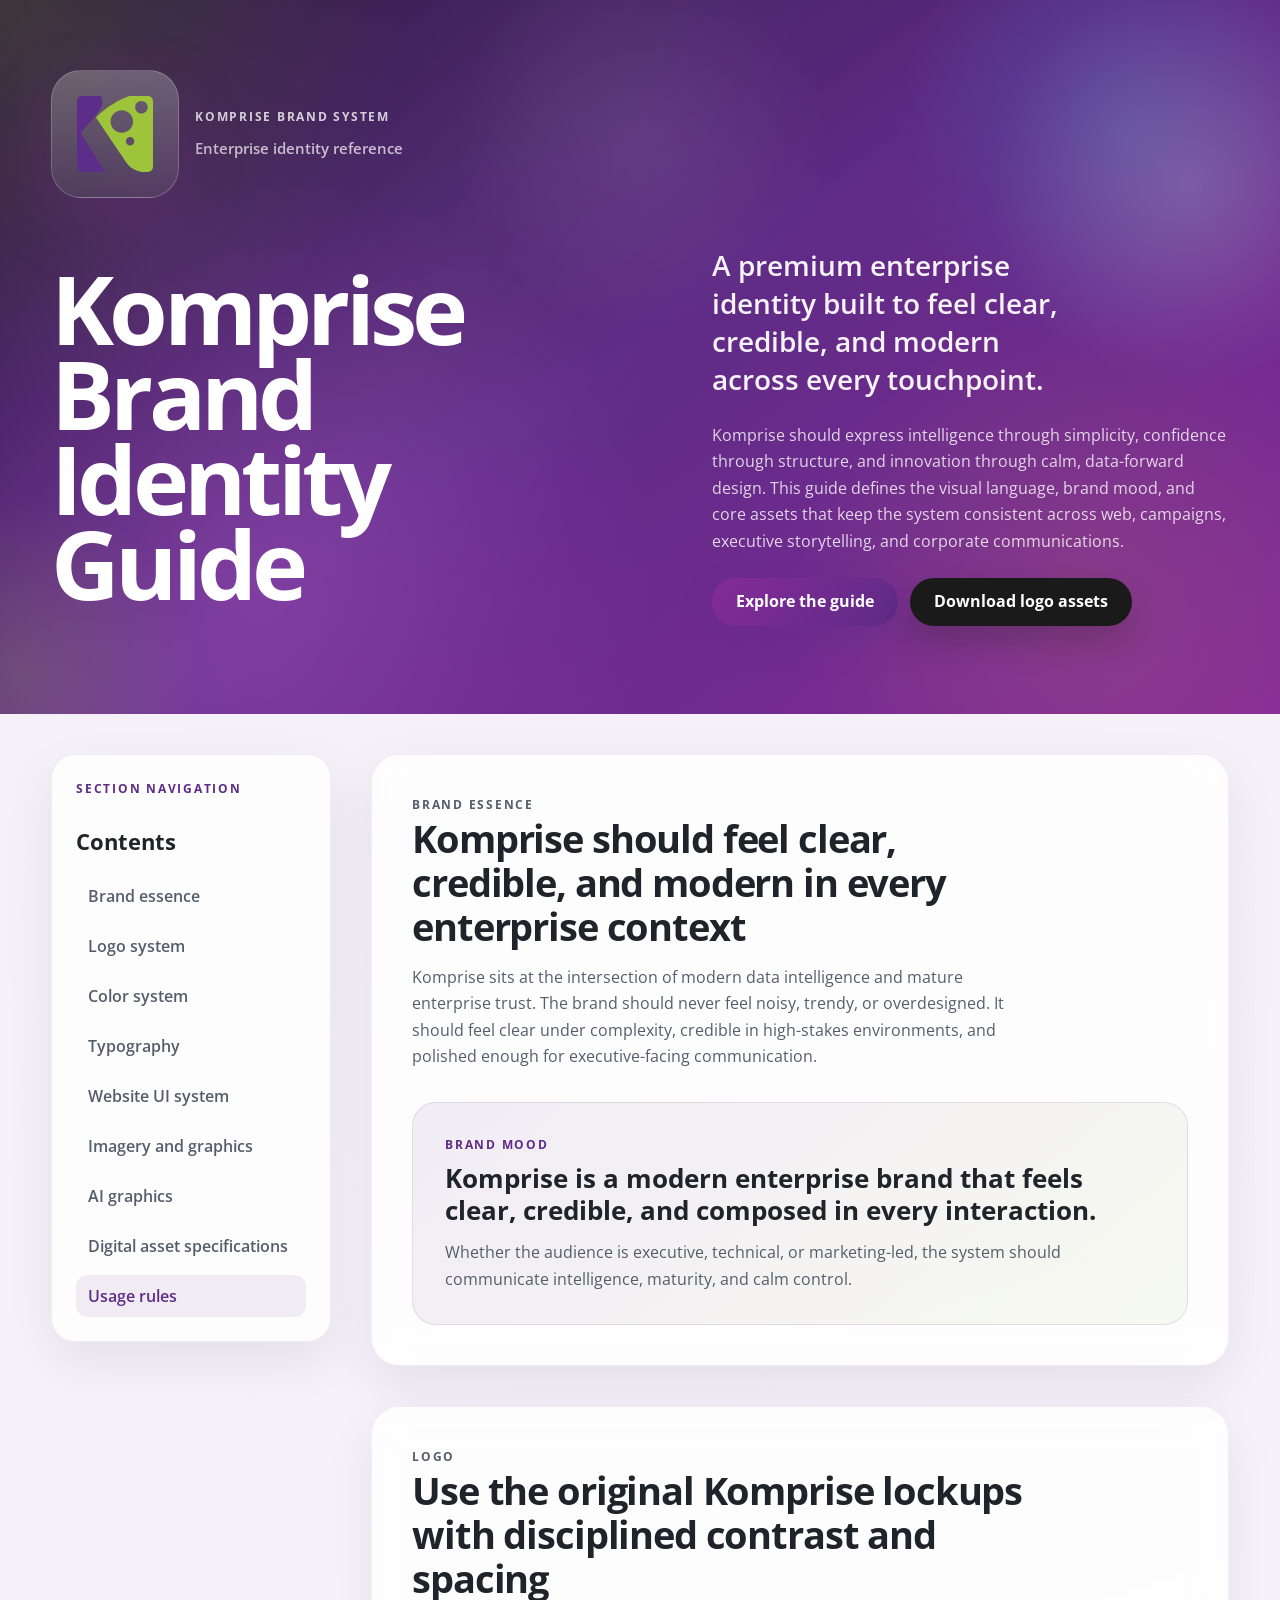
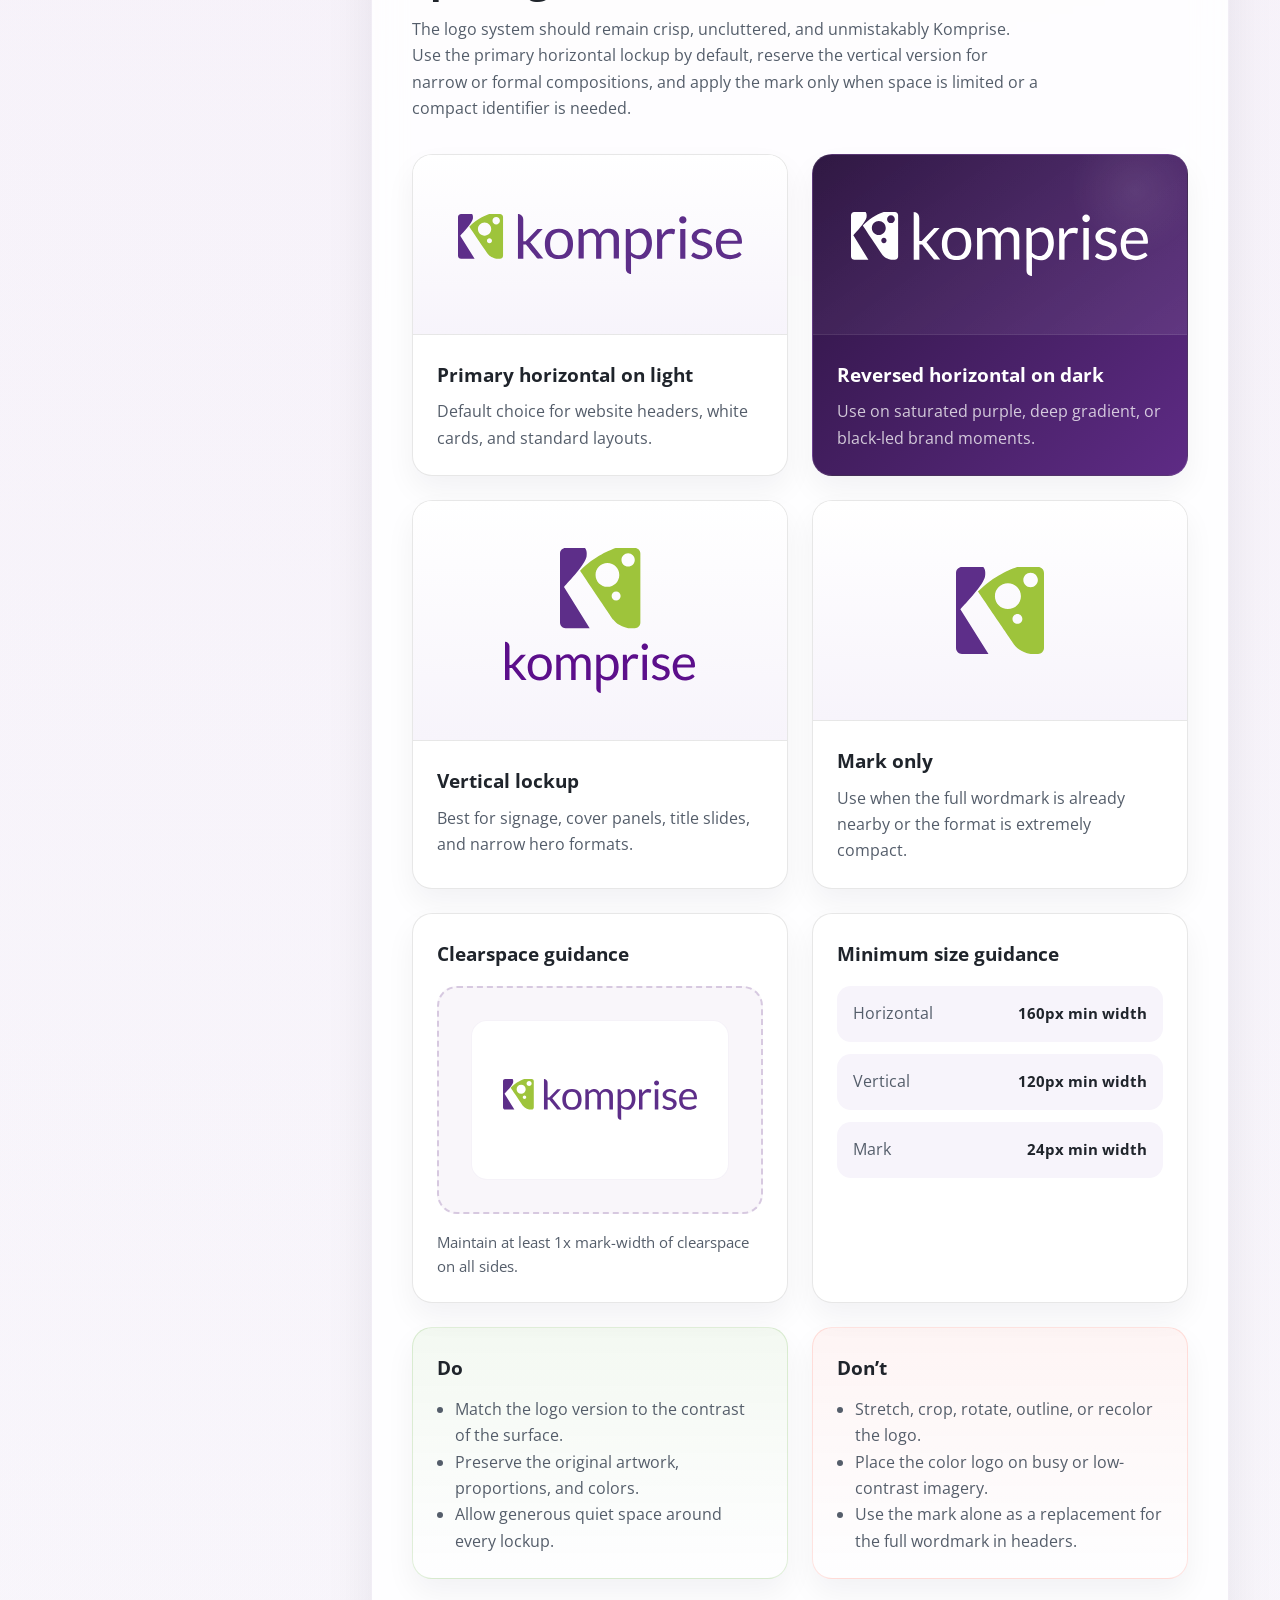
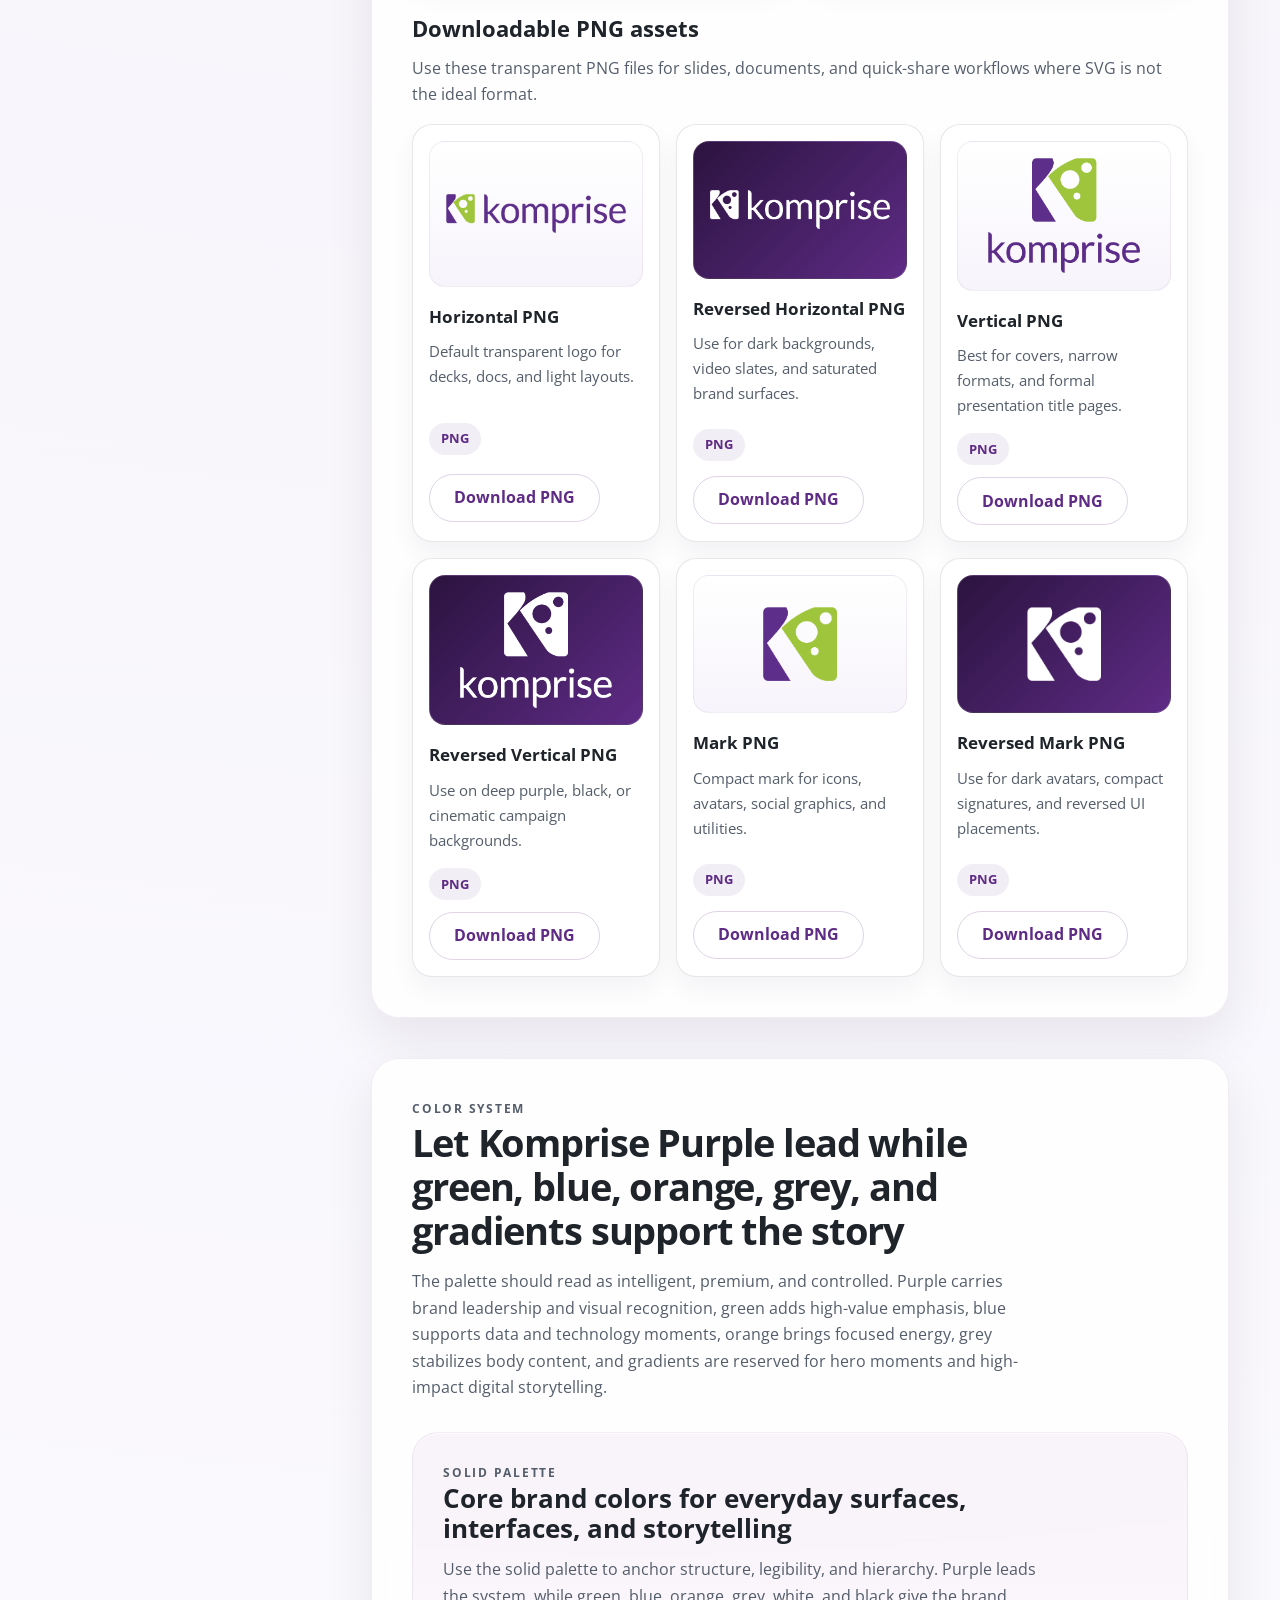
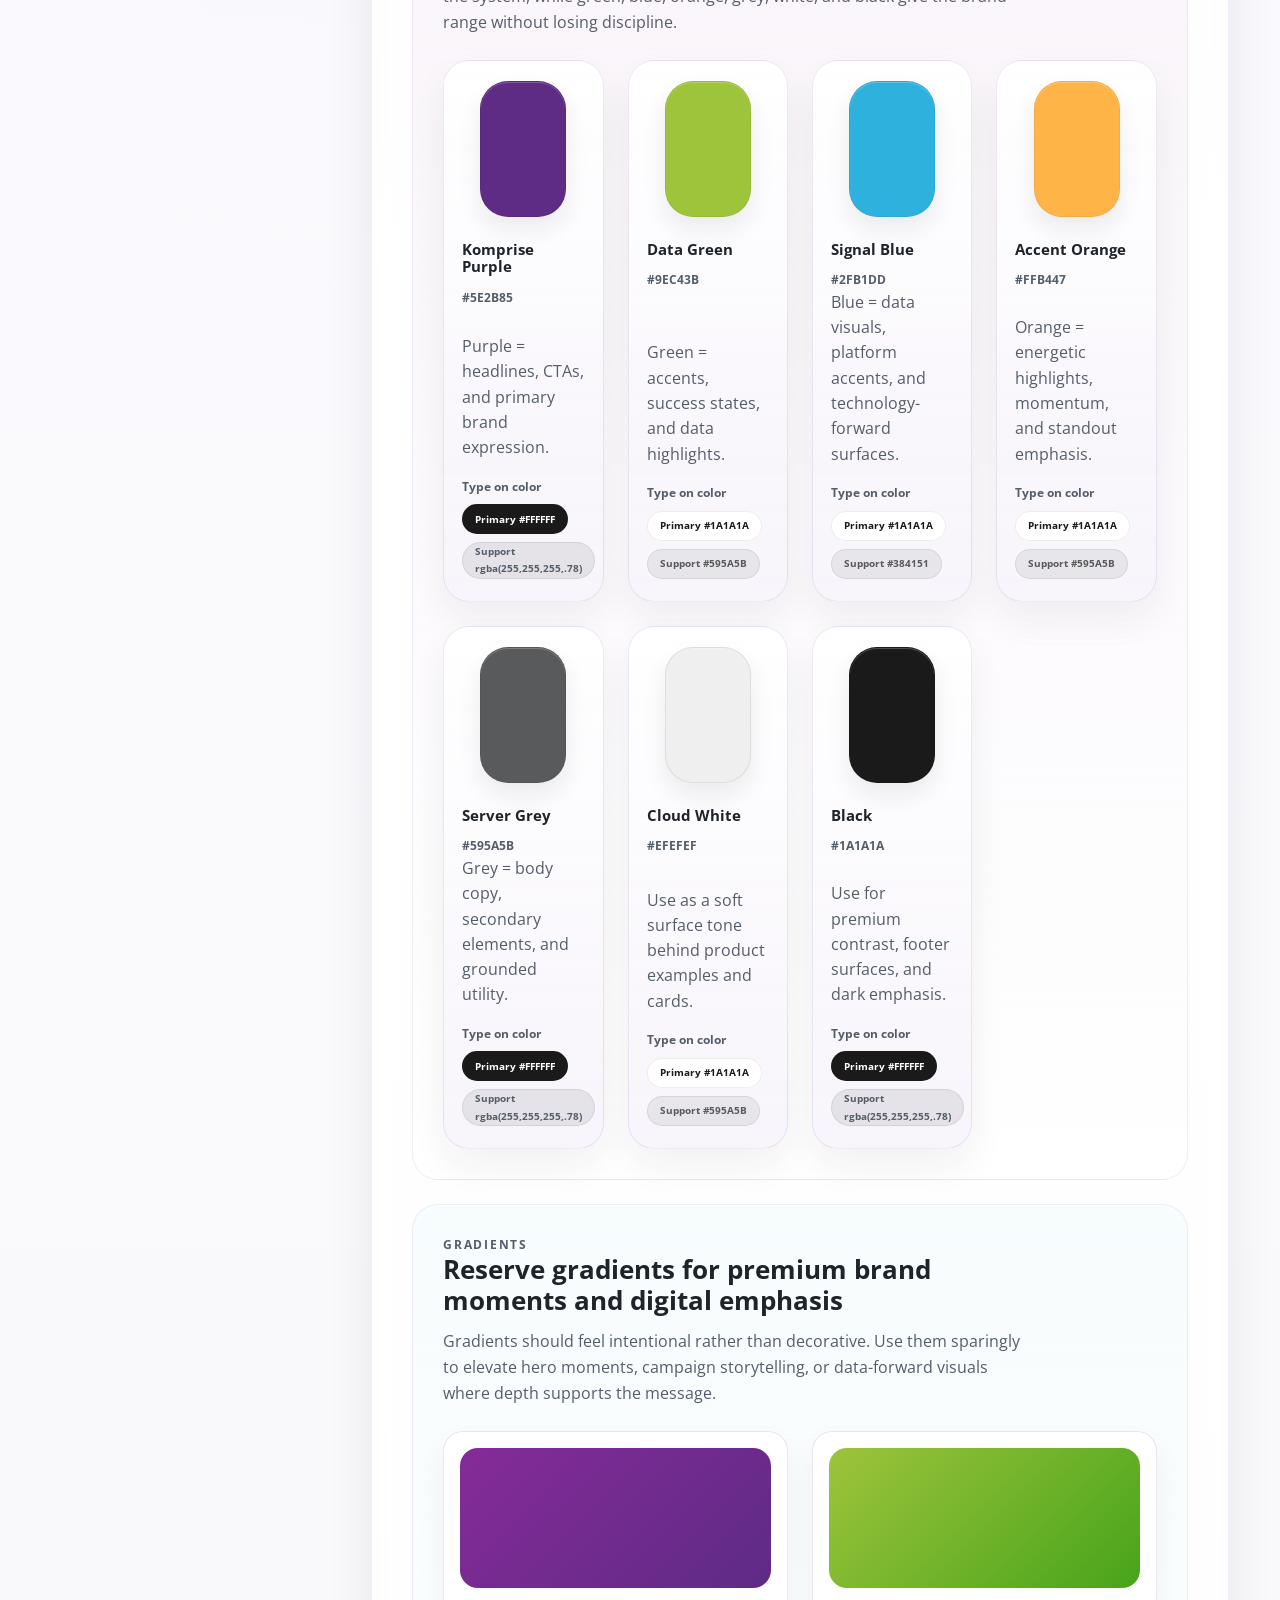
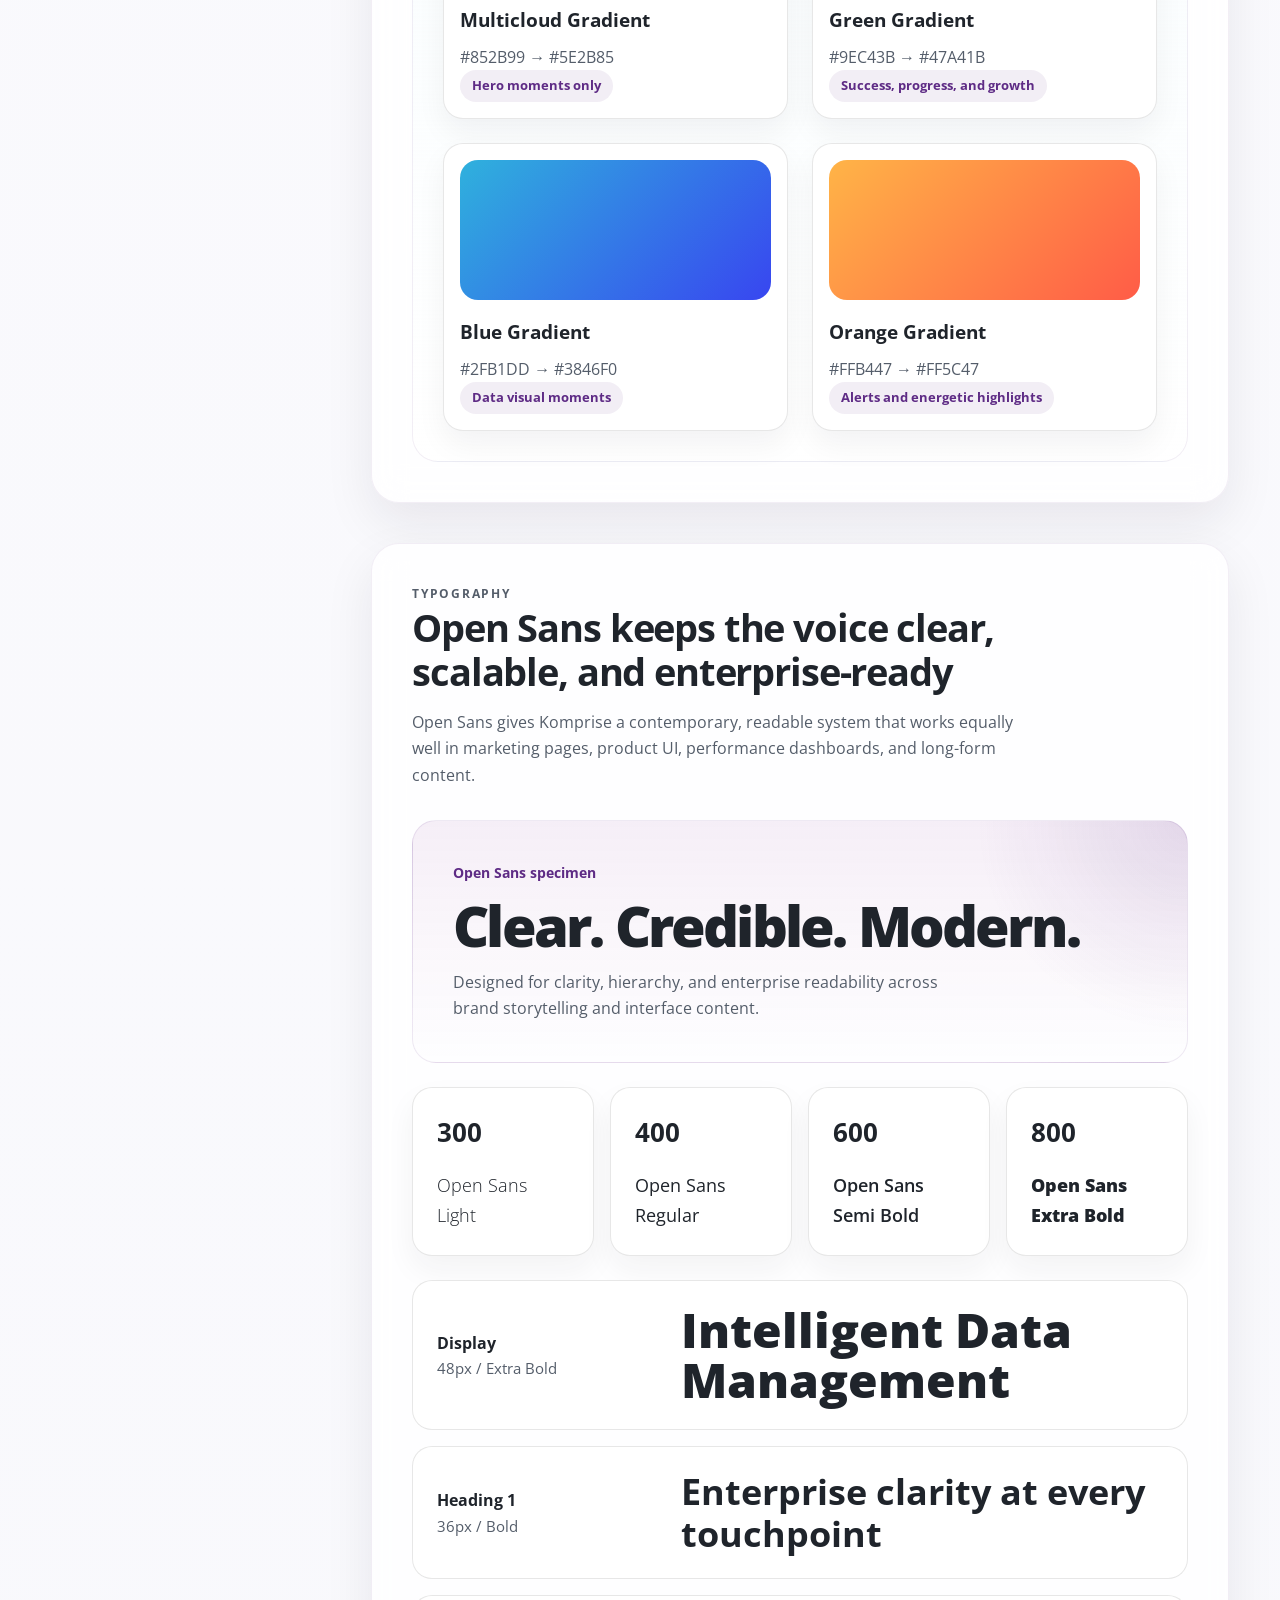
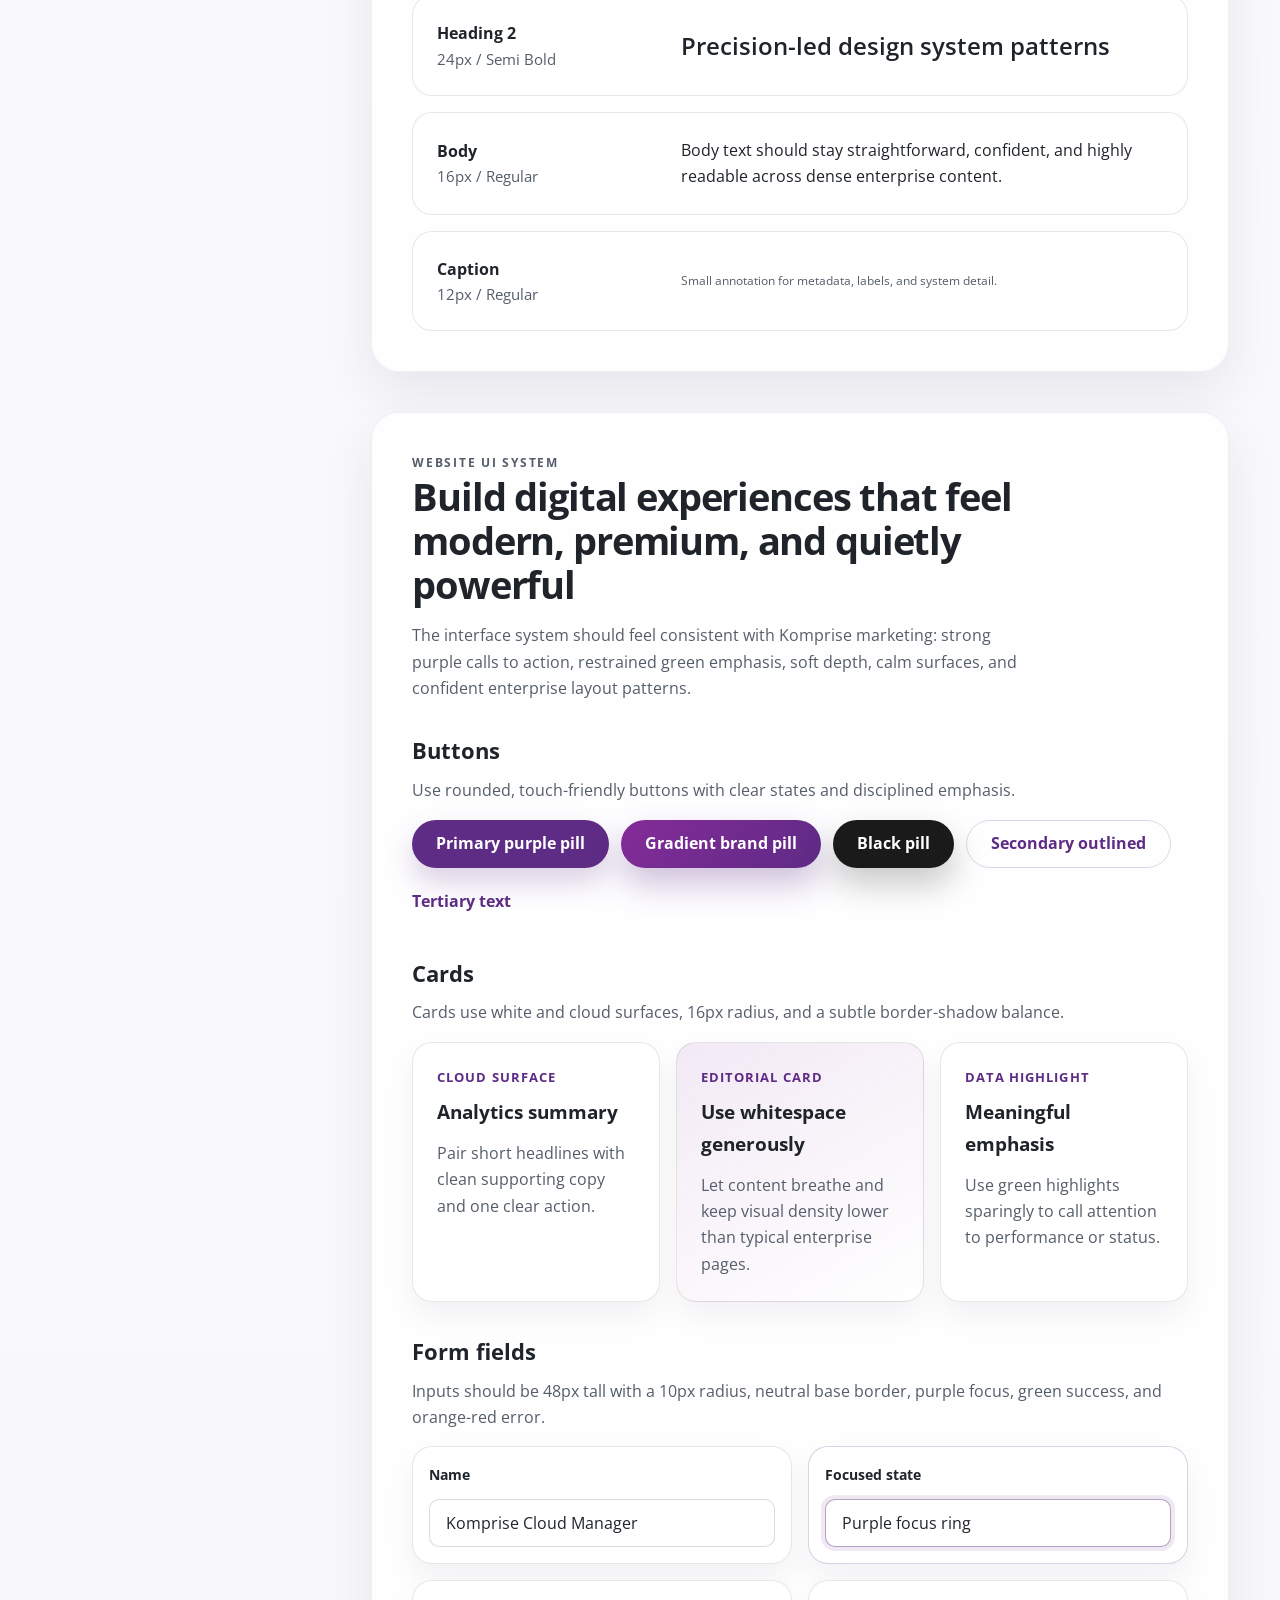
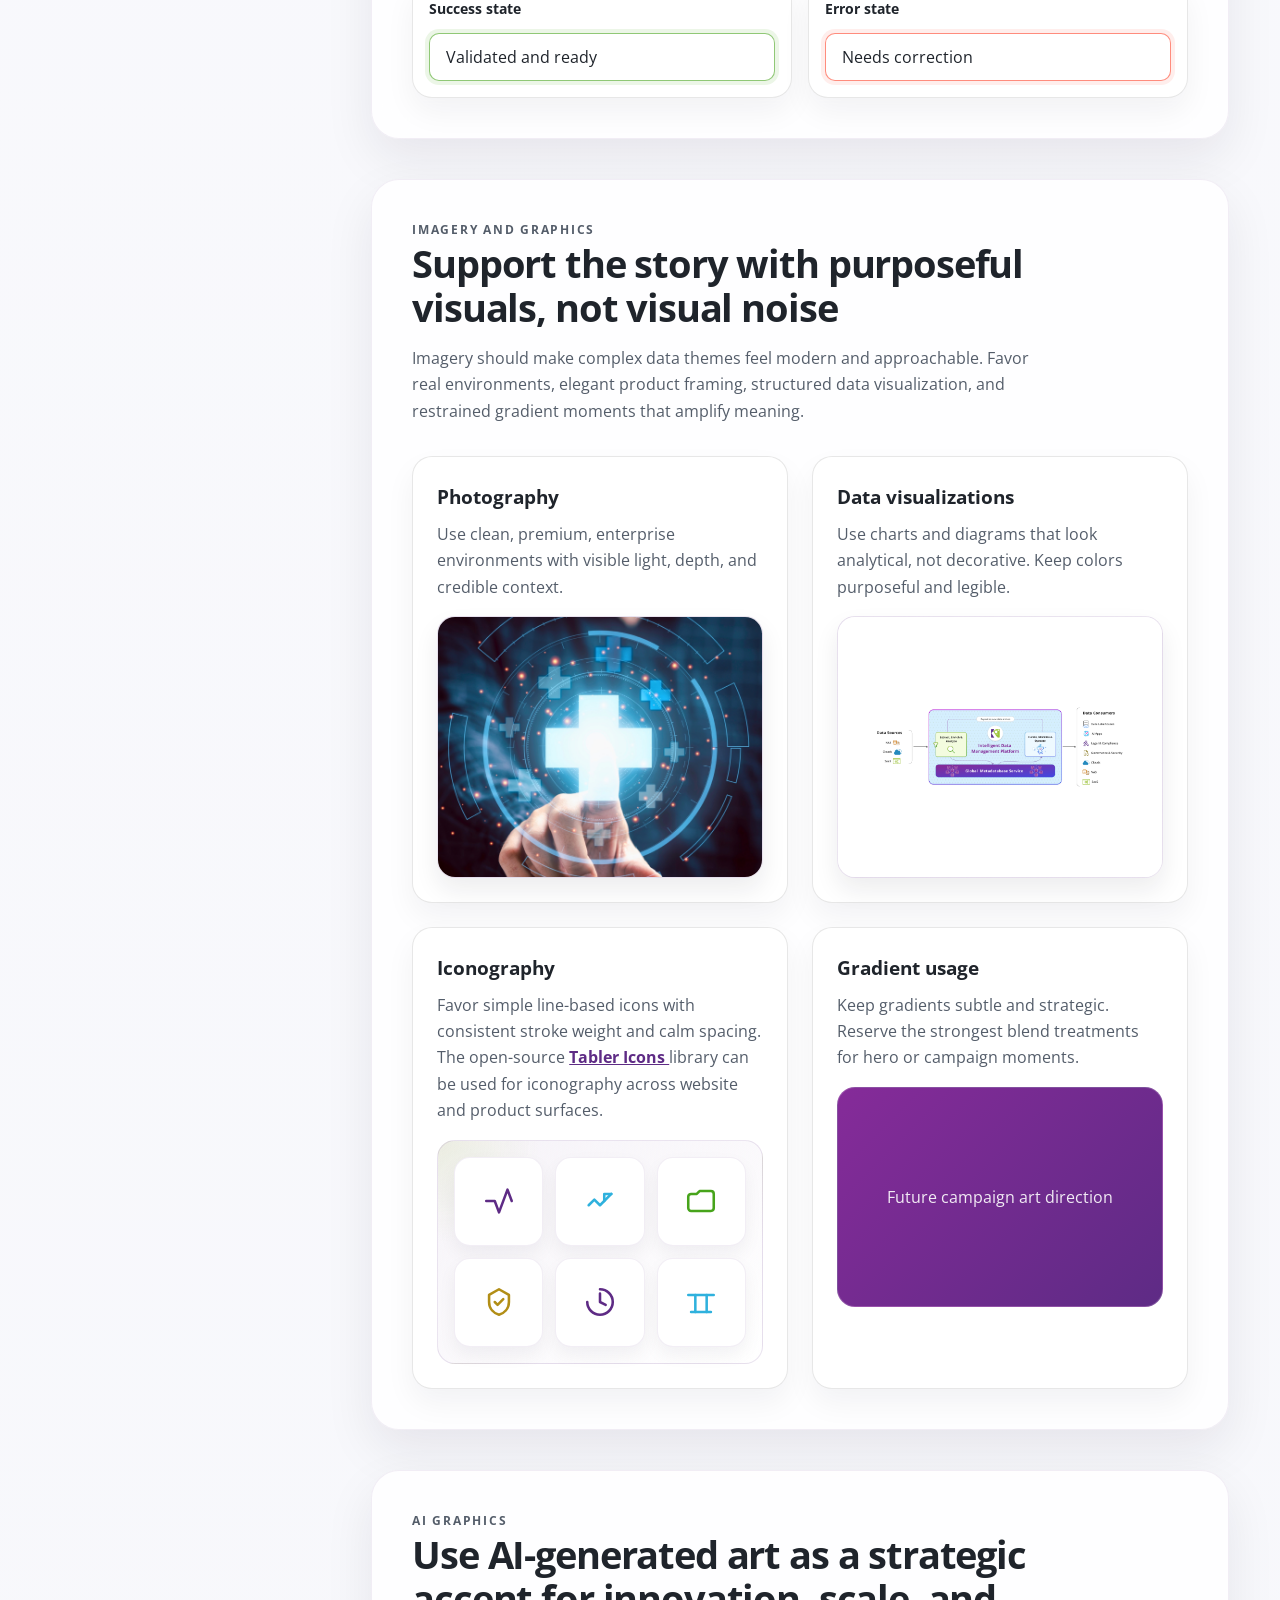
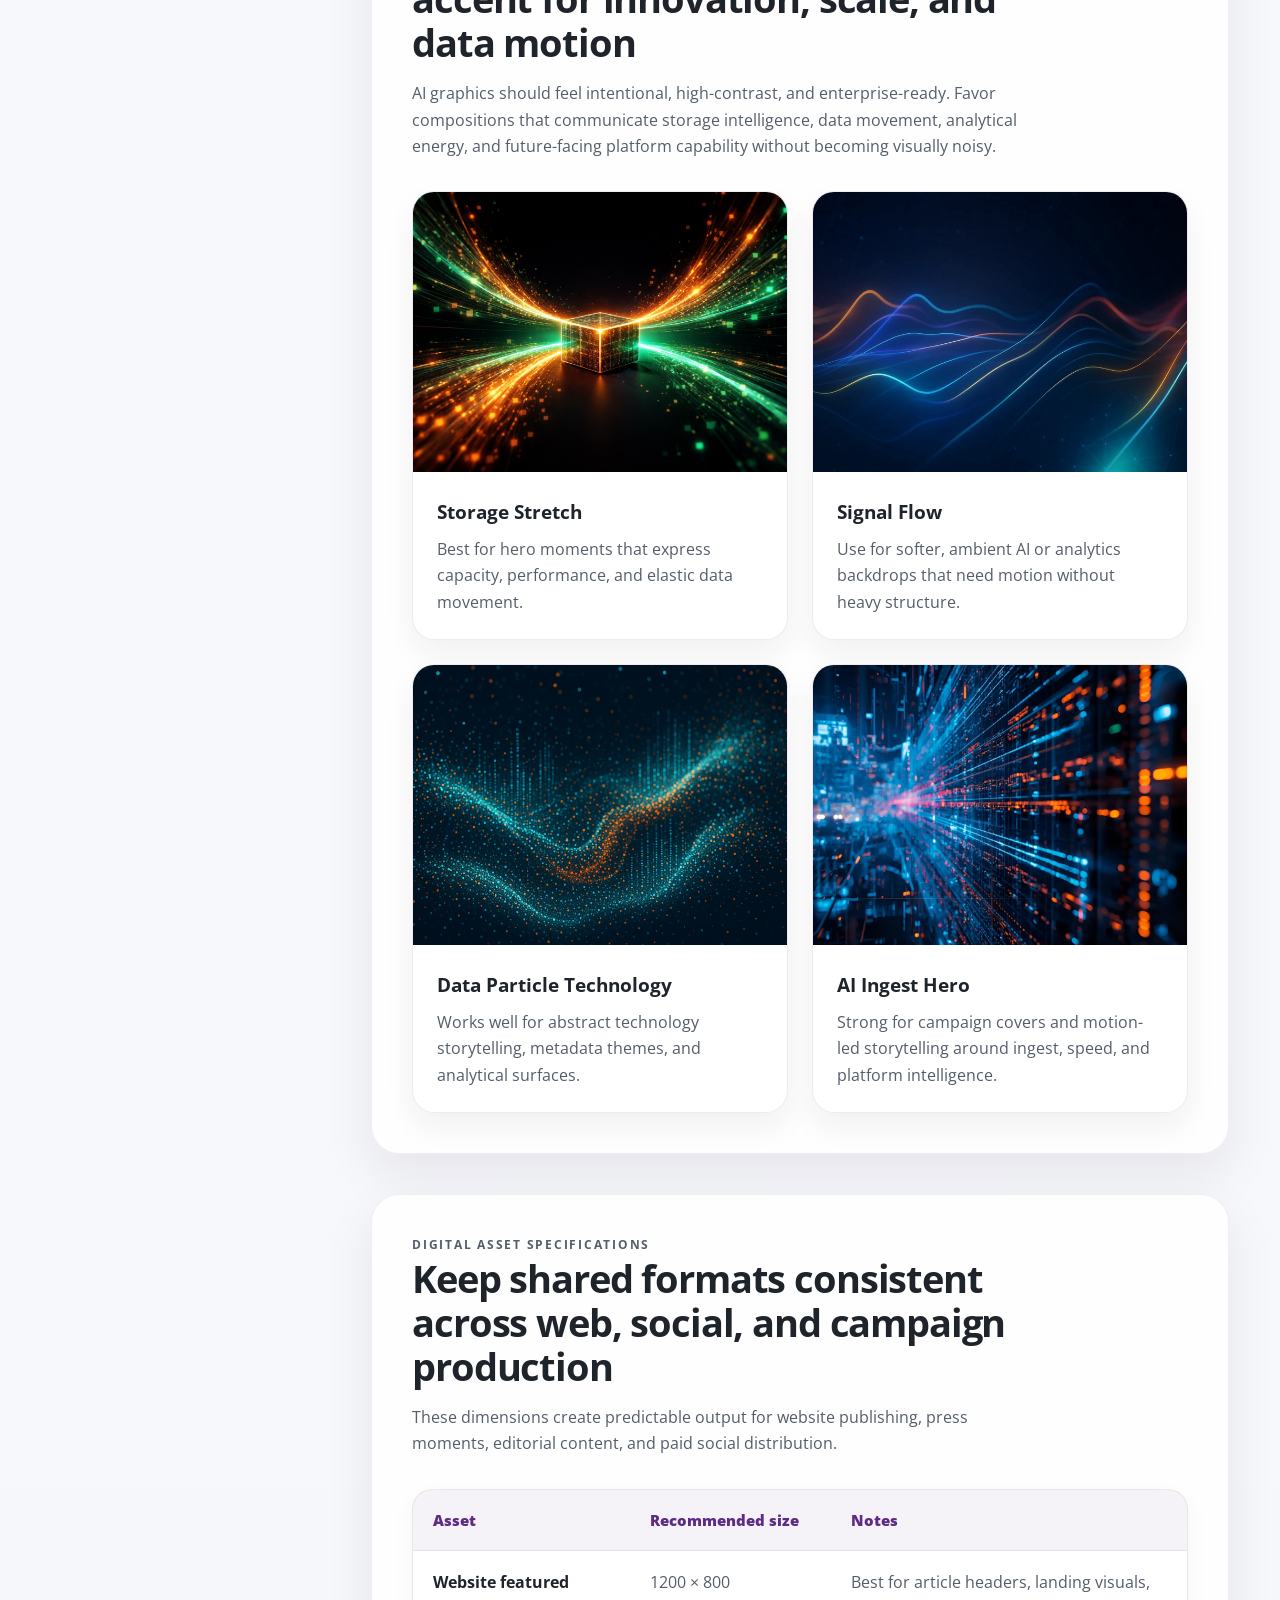
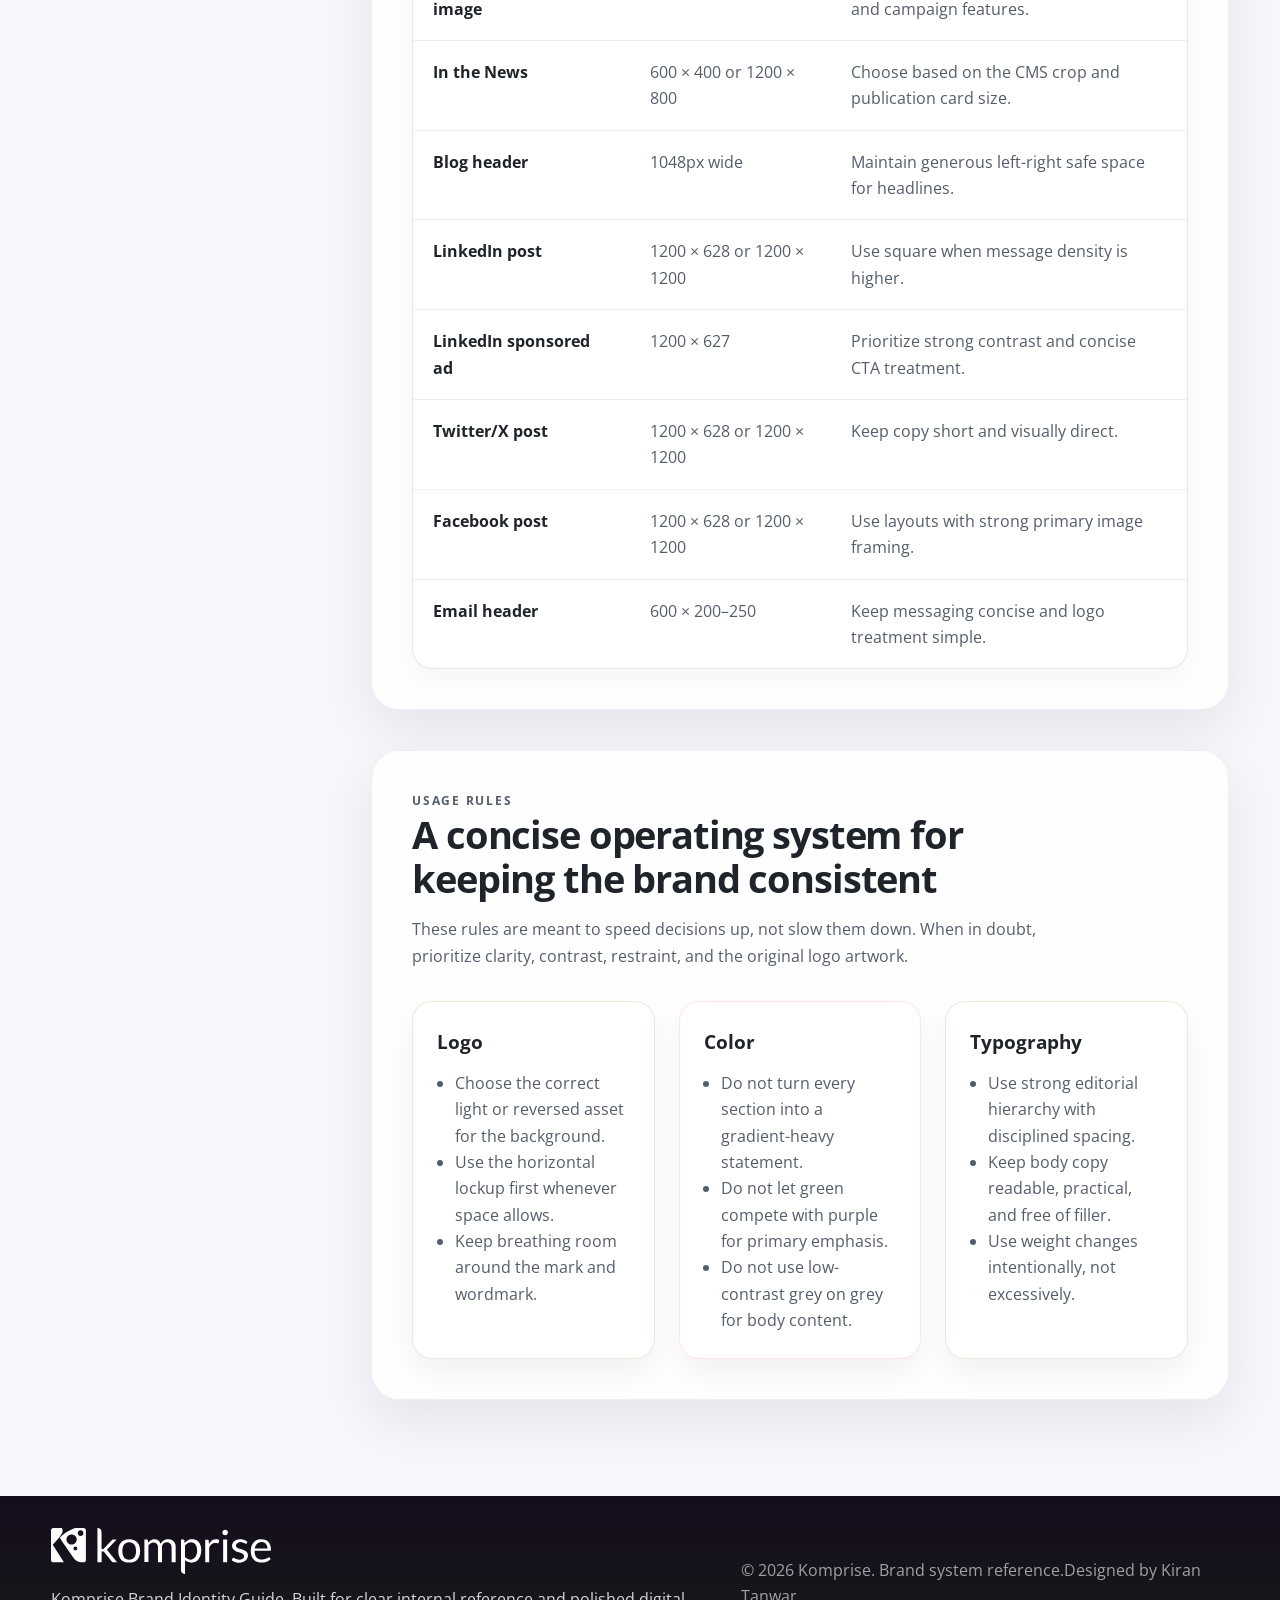
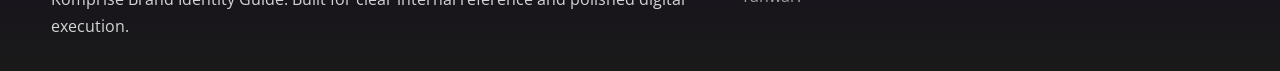
==== commit 5753d5fc: "Update index.html" ====
--- a/index.html
+++ b/index.html
@@ -1010,7 +1010,7 @@
             polished digital execution.
           </p>
         </div>
-        <p class="site-footer__meta">© <span data-year></span> Komprise. Brand system reference.</p>
+        <p class="site-footer__meta">© <span data-year></span> Komprise. Brand system reference.Designed by Kiran Tanwar. </p>
       </div>
     </footer>
   </body>
--- a/styles.css
+++ b/styles.css
@@ -1790,3 +1790,26 @@
     transition: none !important;
   }
 }
+/* Reduce color card font sizes */
+.swatch-card h3 {
+  font-size: 0.95rem;
+}
+.swatch-card p,
+.swatch-card .swatch-meta {
+  font-size: 0.75rem;
+}
+.swatch-type__label {
+  font-size: 0.7rem;
+}
+.swatch-type__chip {
+  font-size: 0.65rem;
+}/* Fix swatch grid layout - two rows with more space */
+.swatch-grid {
+  display: grid !important;
+  grid-template-columns: repeat(4, 1fr) !important;
+  gap: 1.5rem !important;
+}
+
+.swatch-card {
+  min-width: 0 !important;
+}<p class="site-footer__meta">© <span data-year></span> Komprise. Brand system reference. Designed by Kiran Tanwar</p>
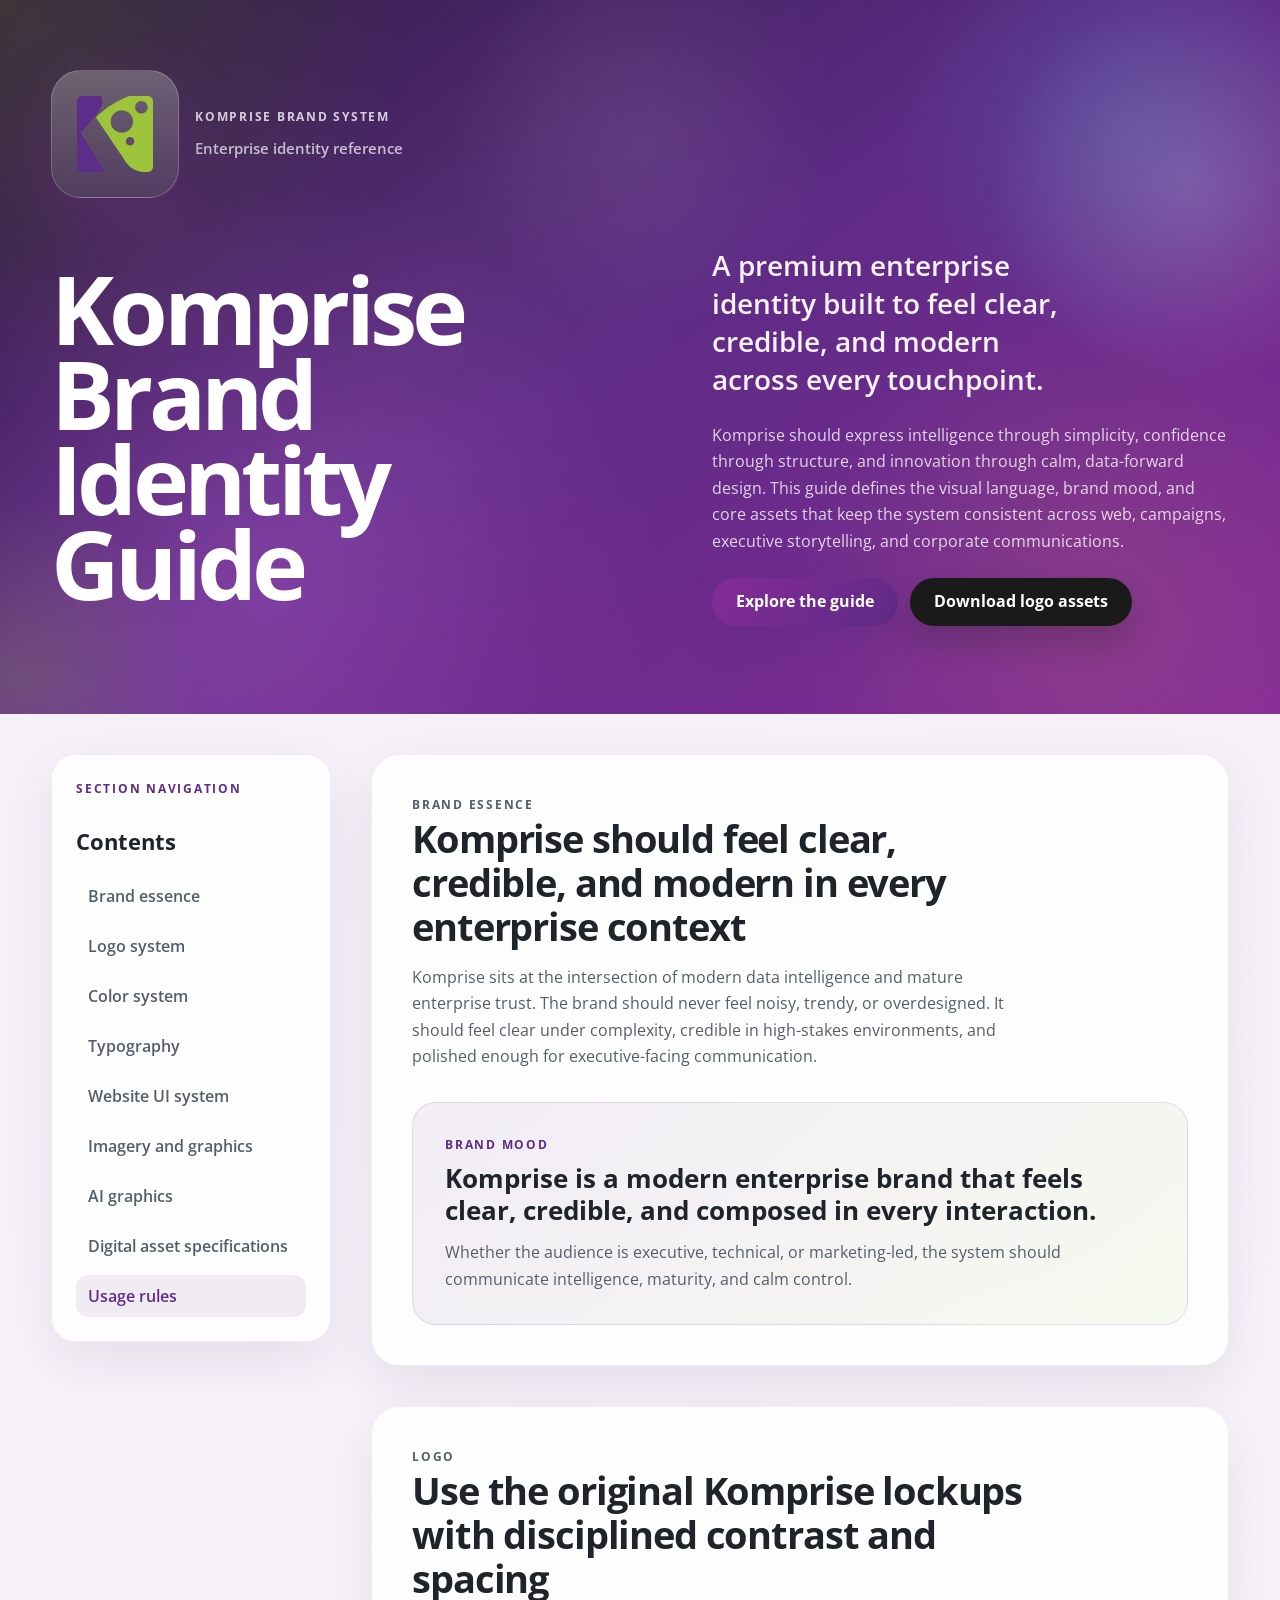
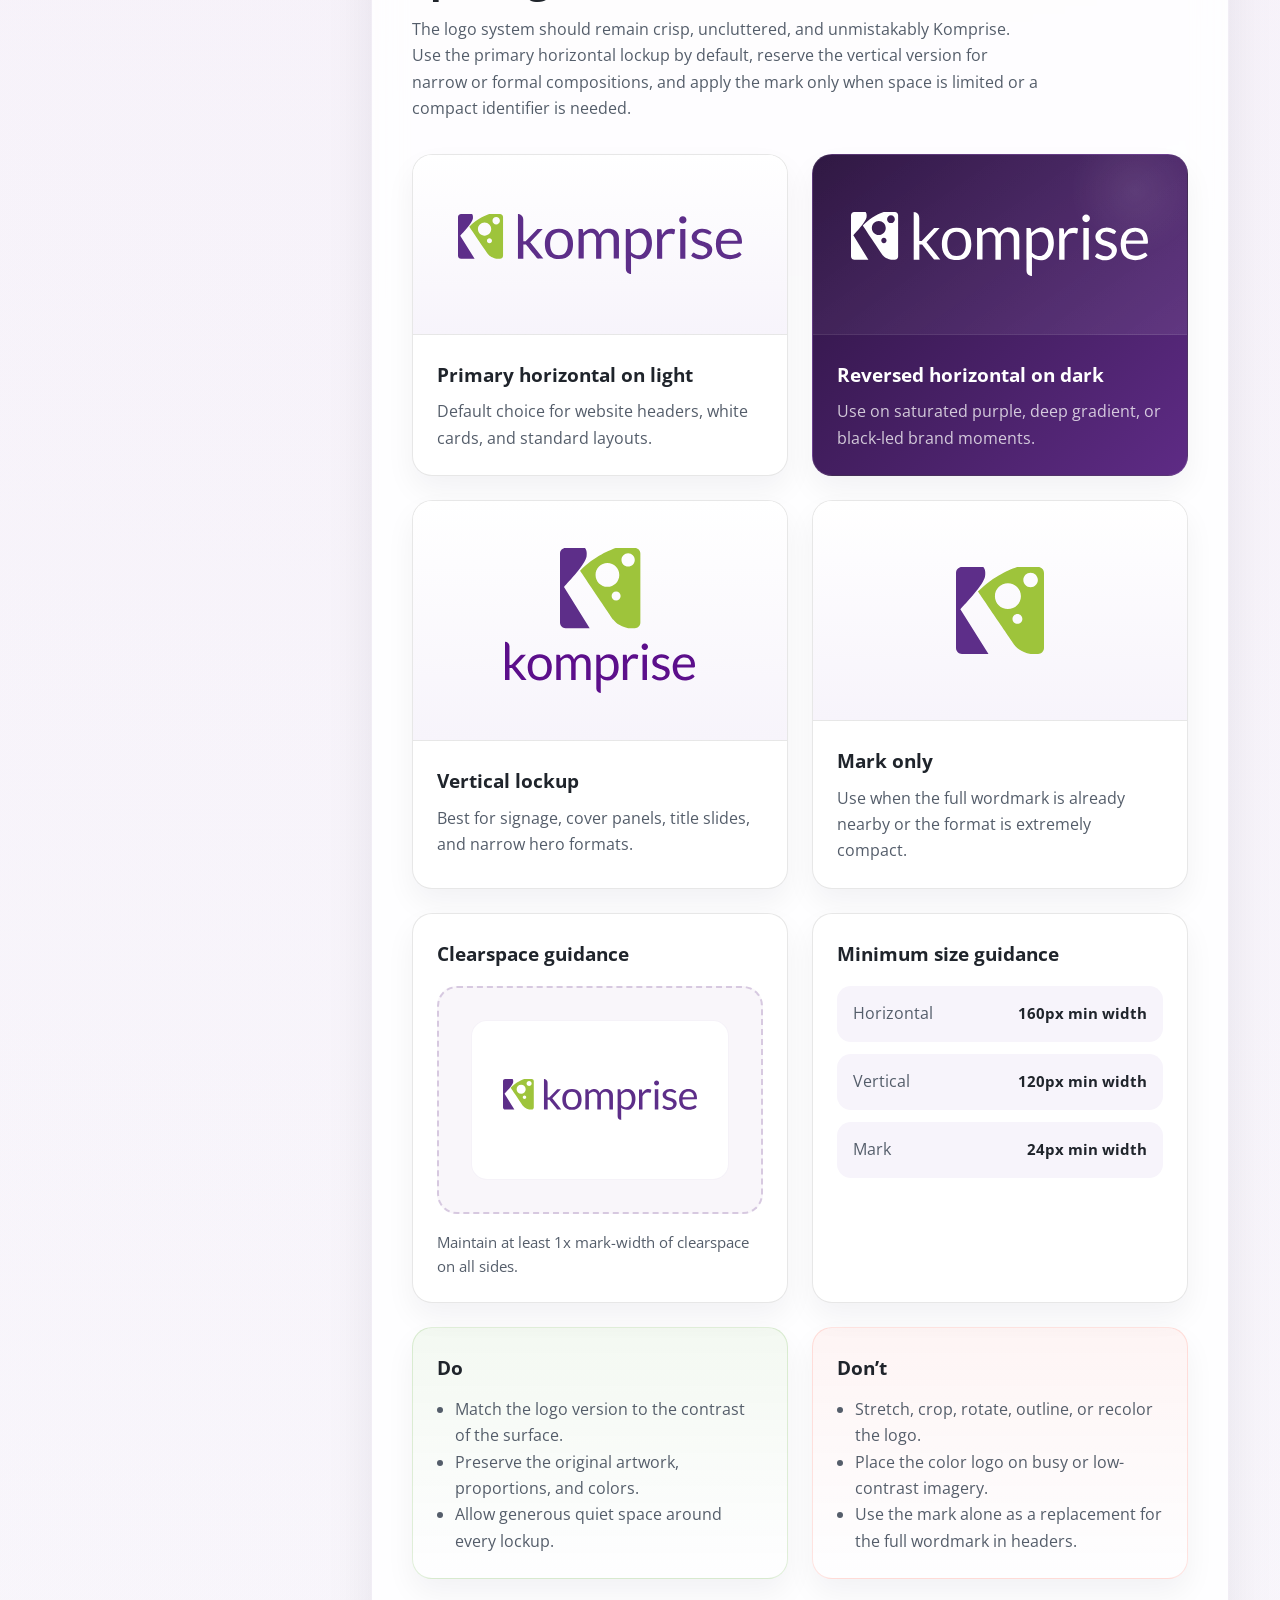
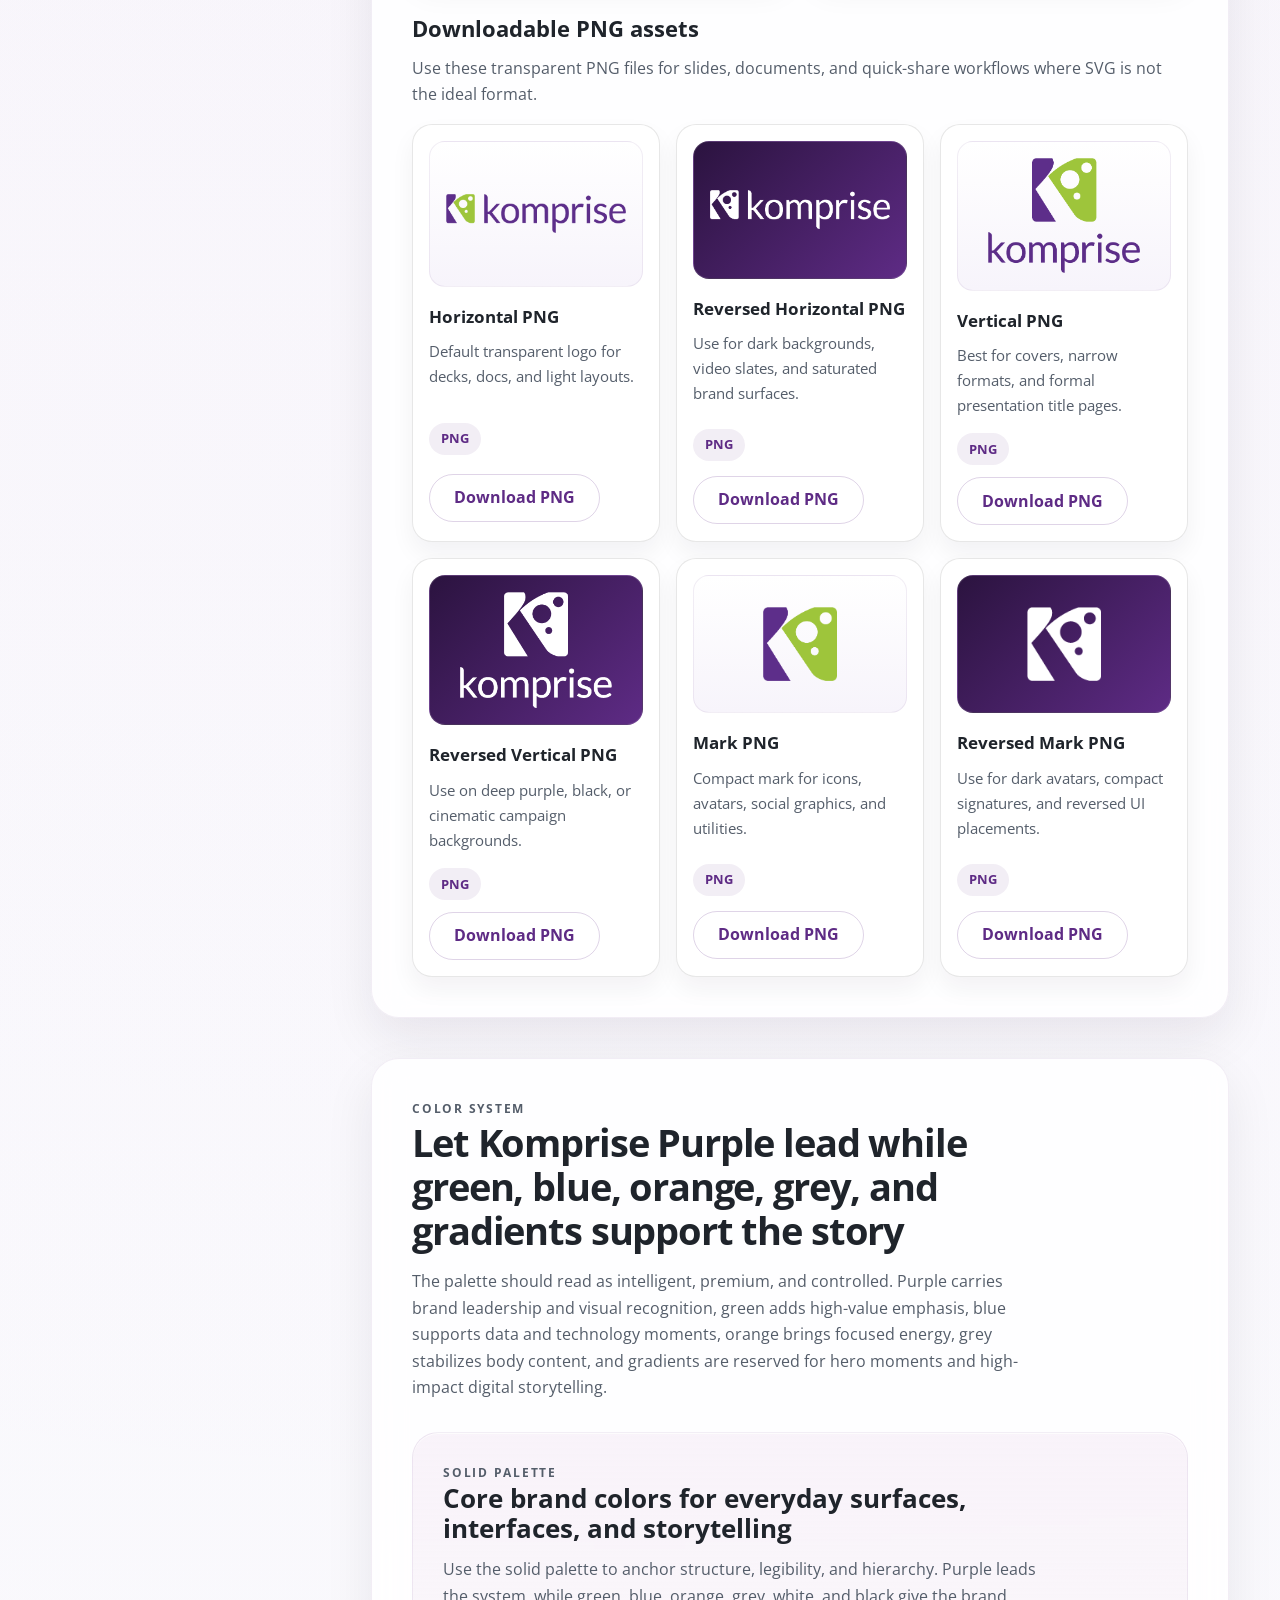
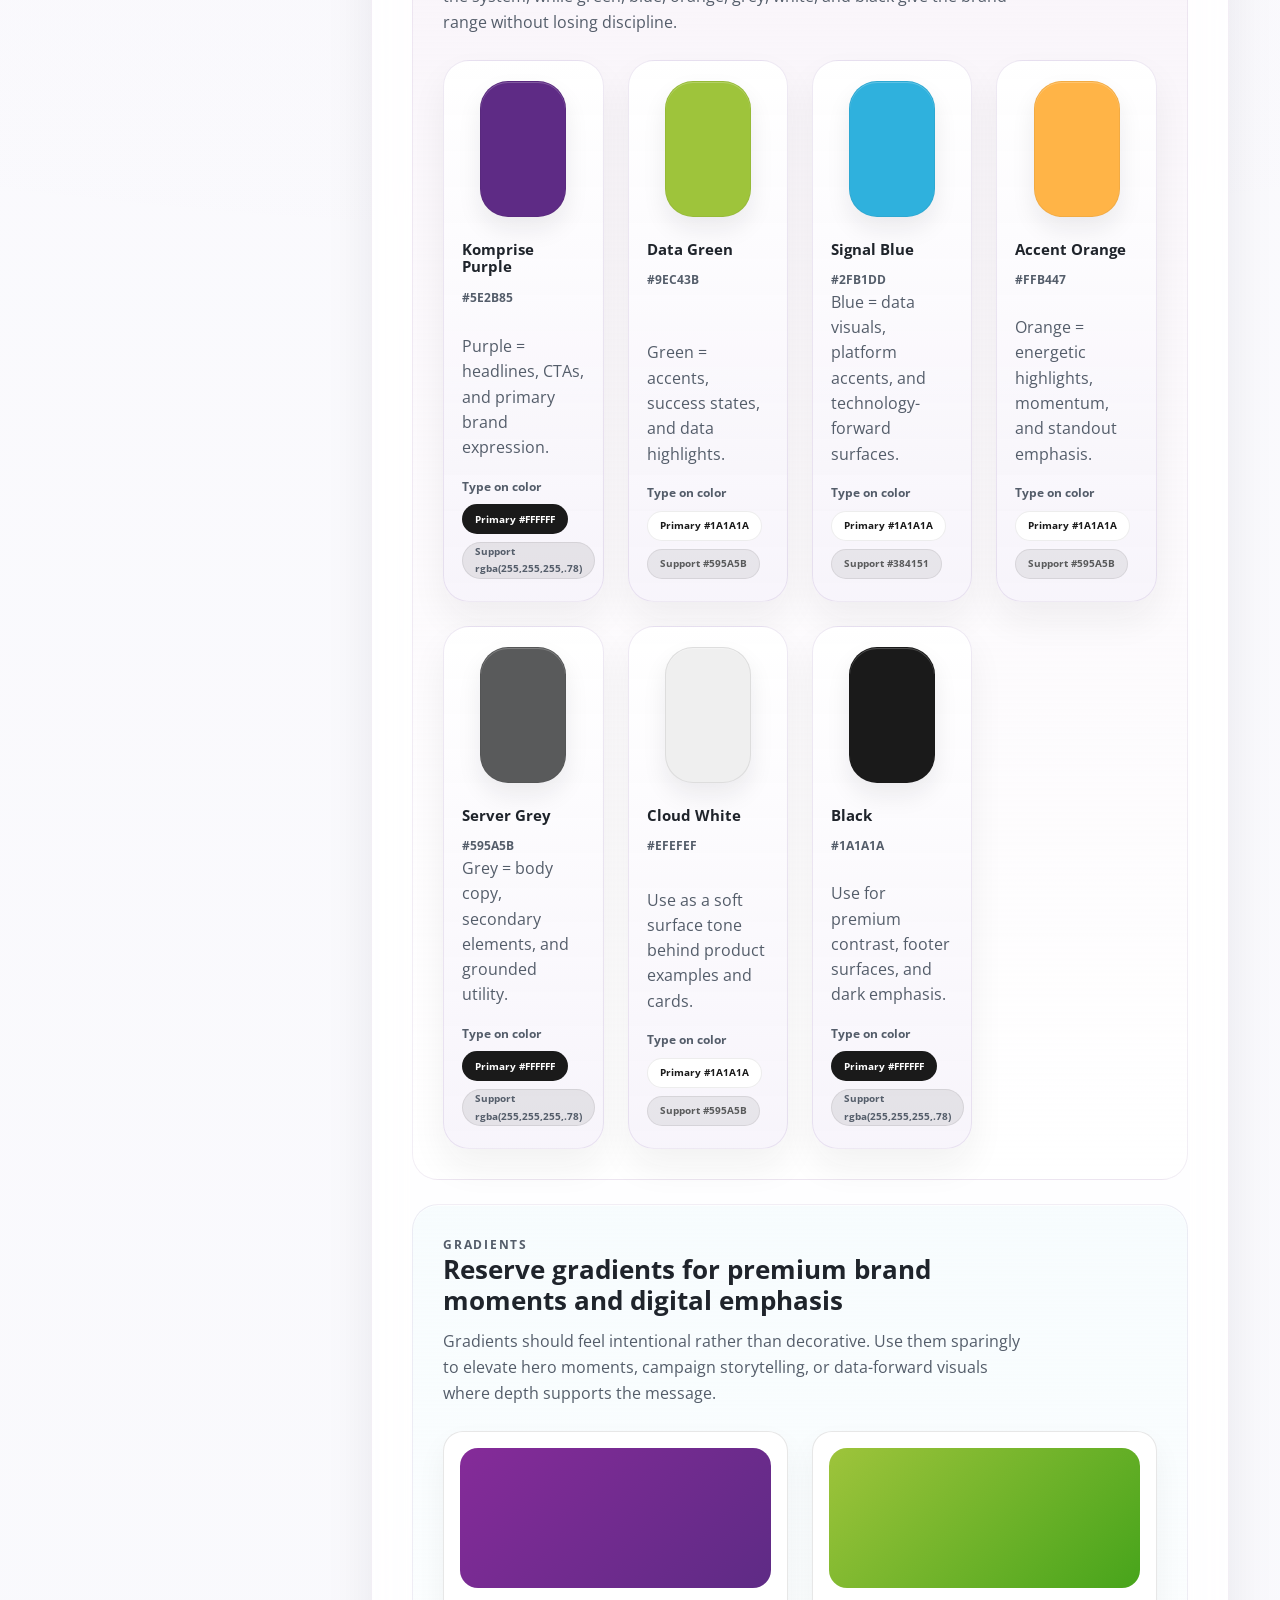
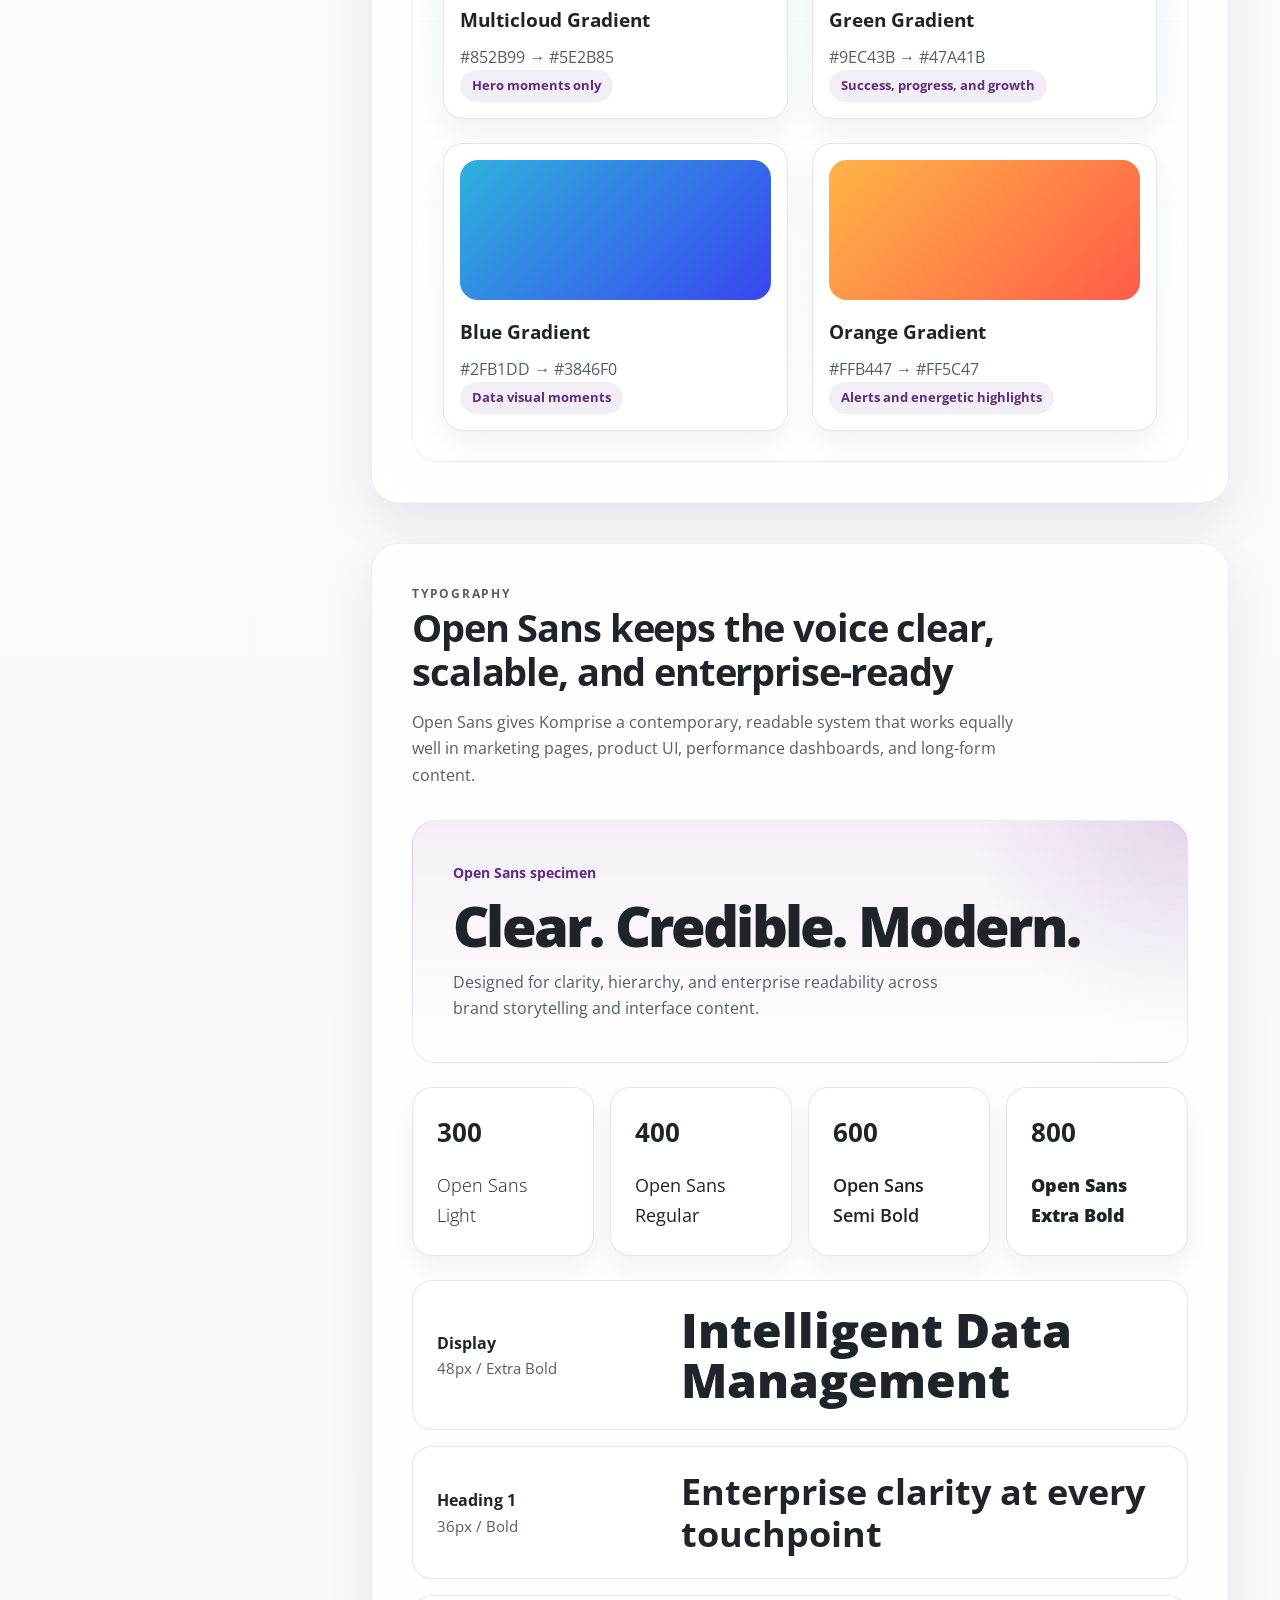
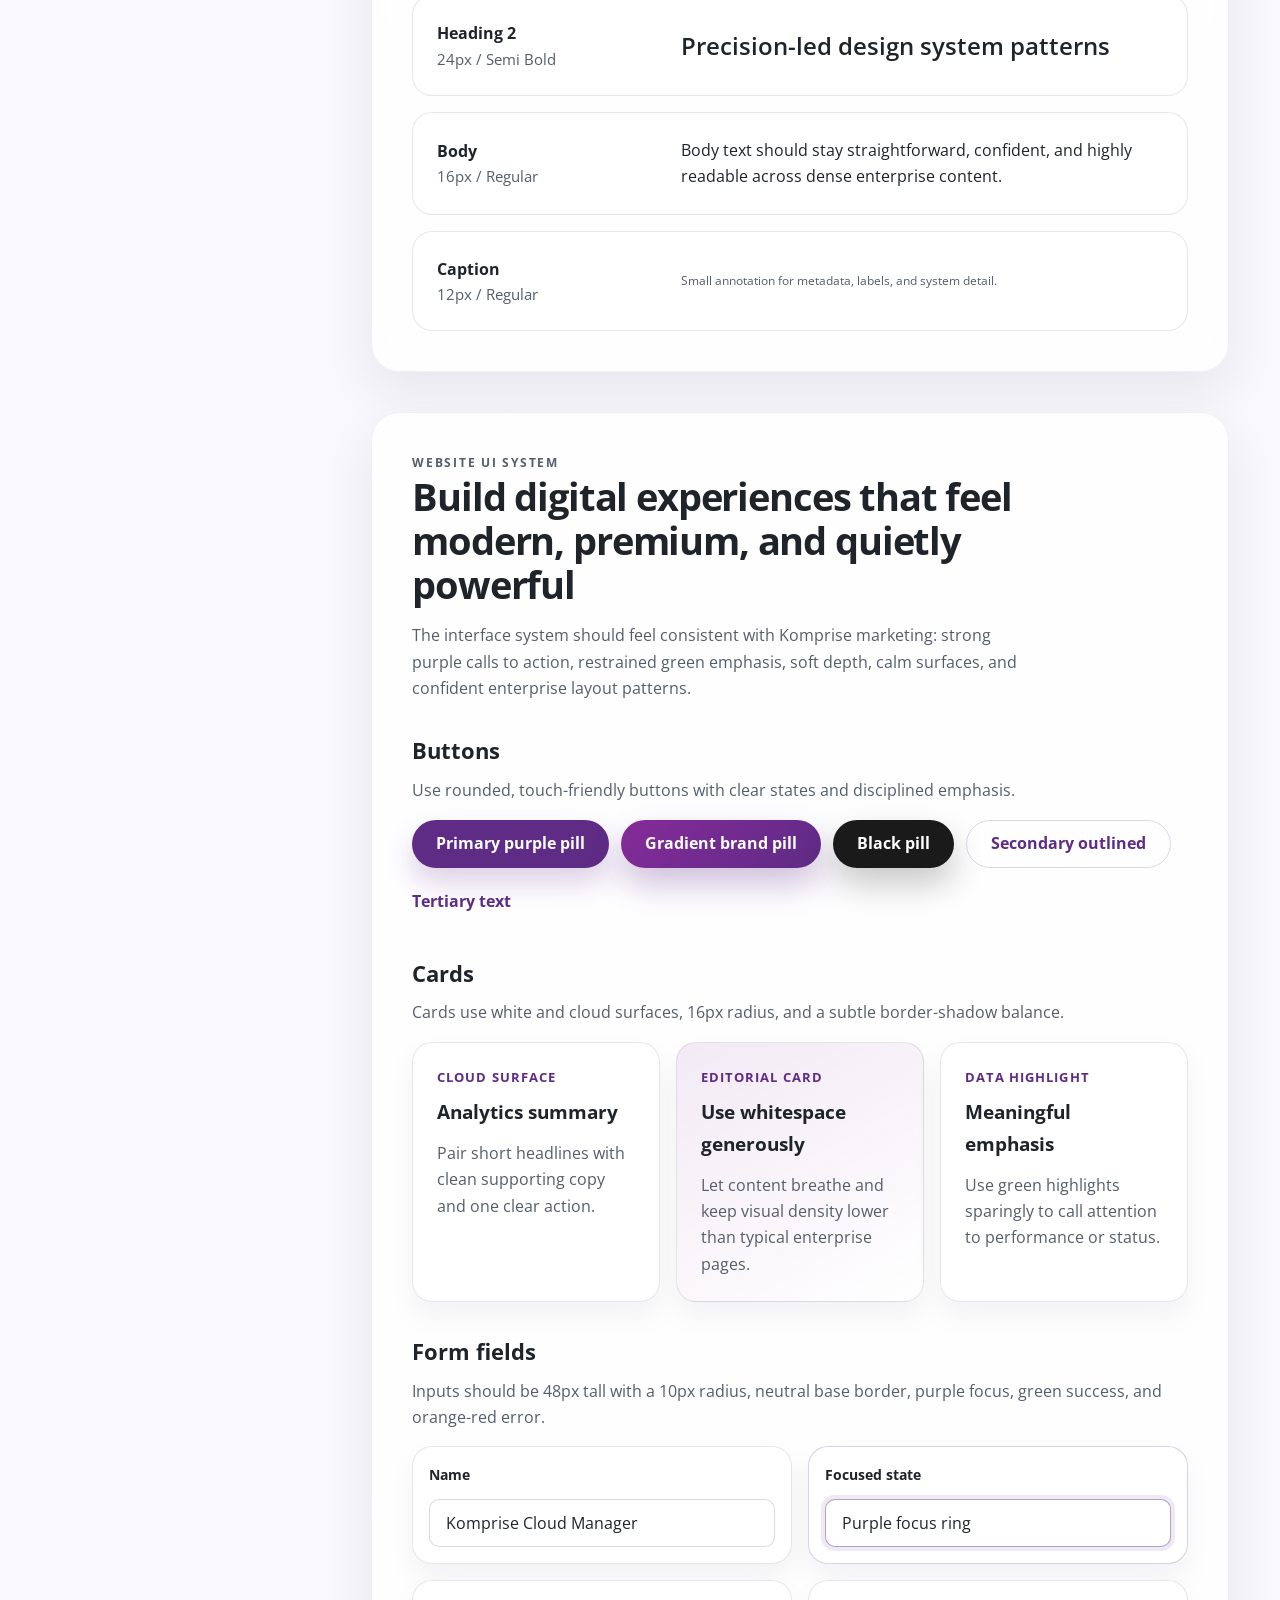
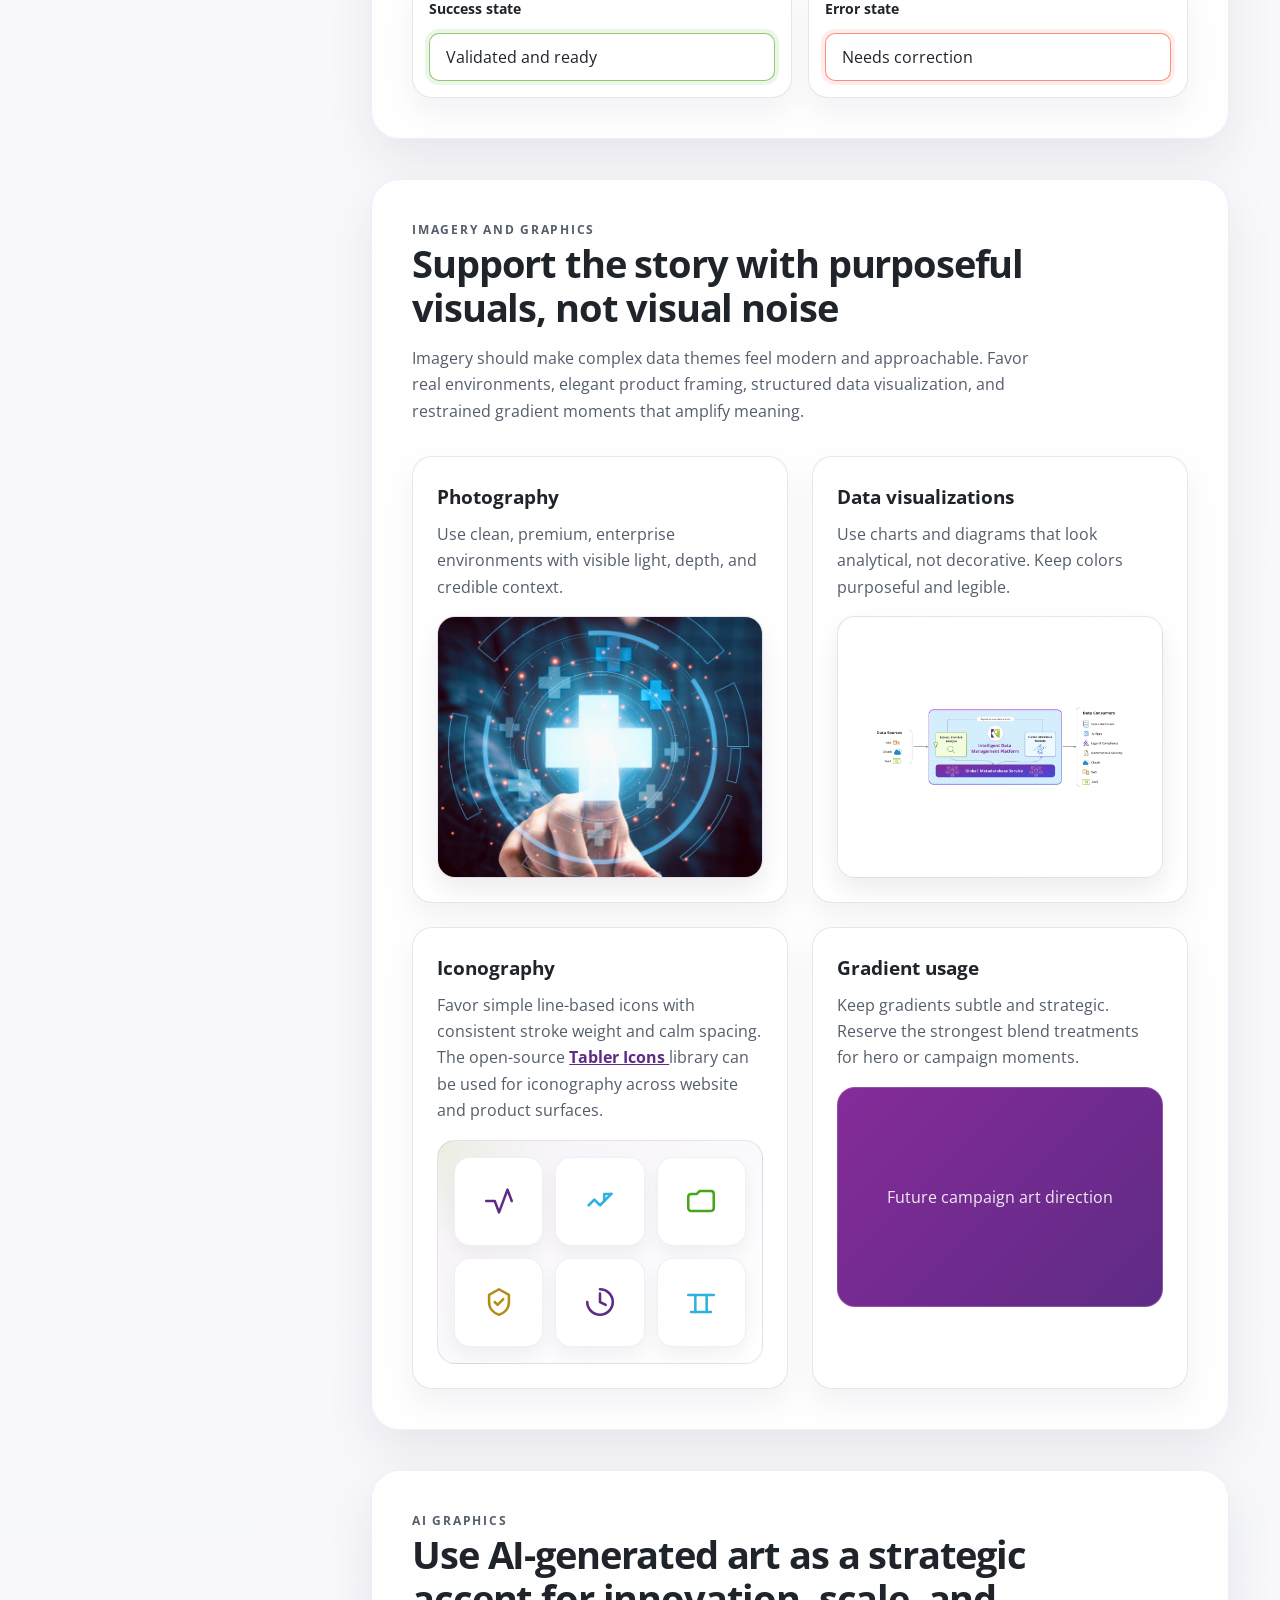
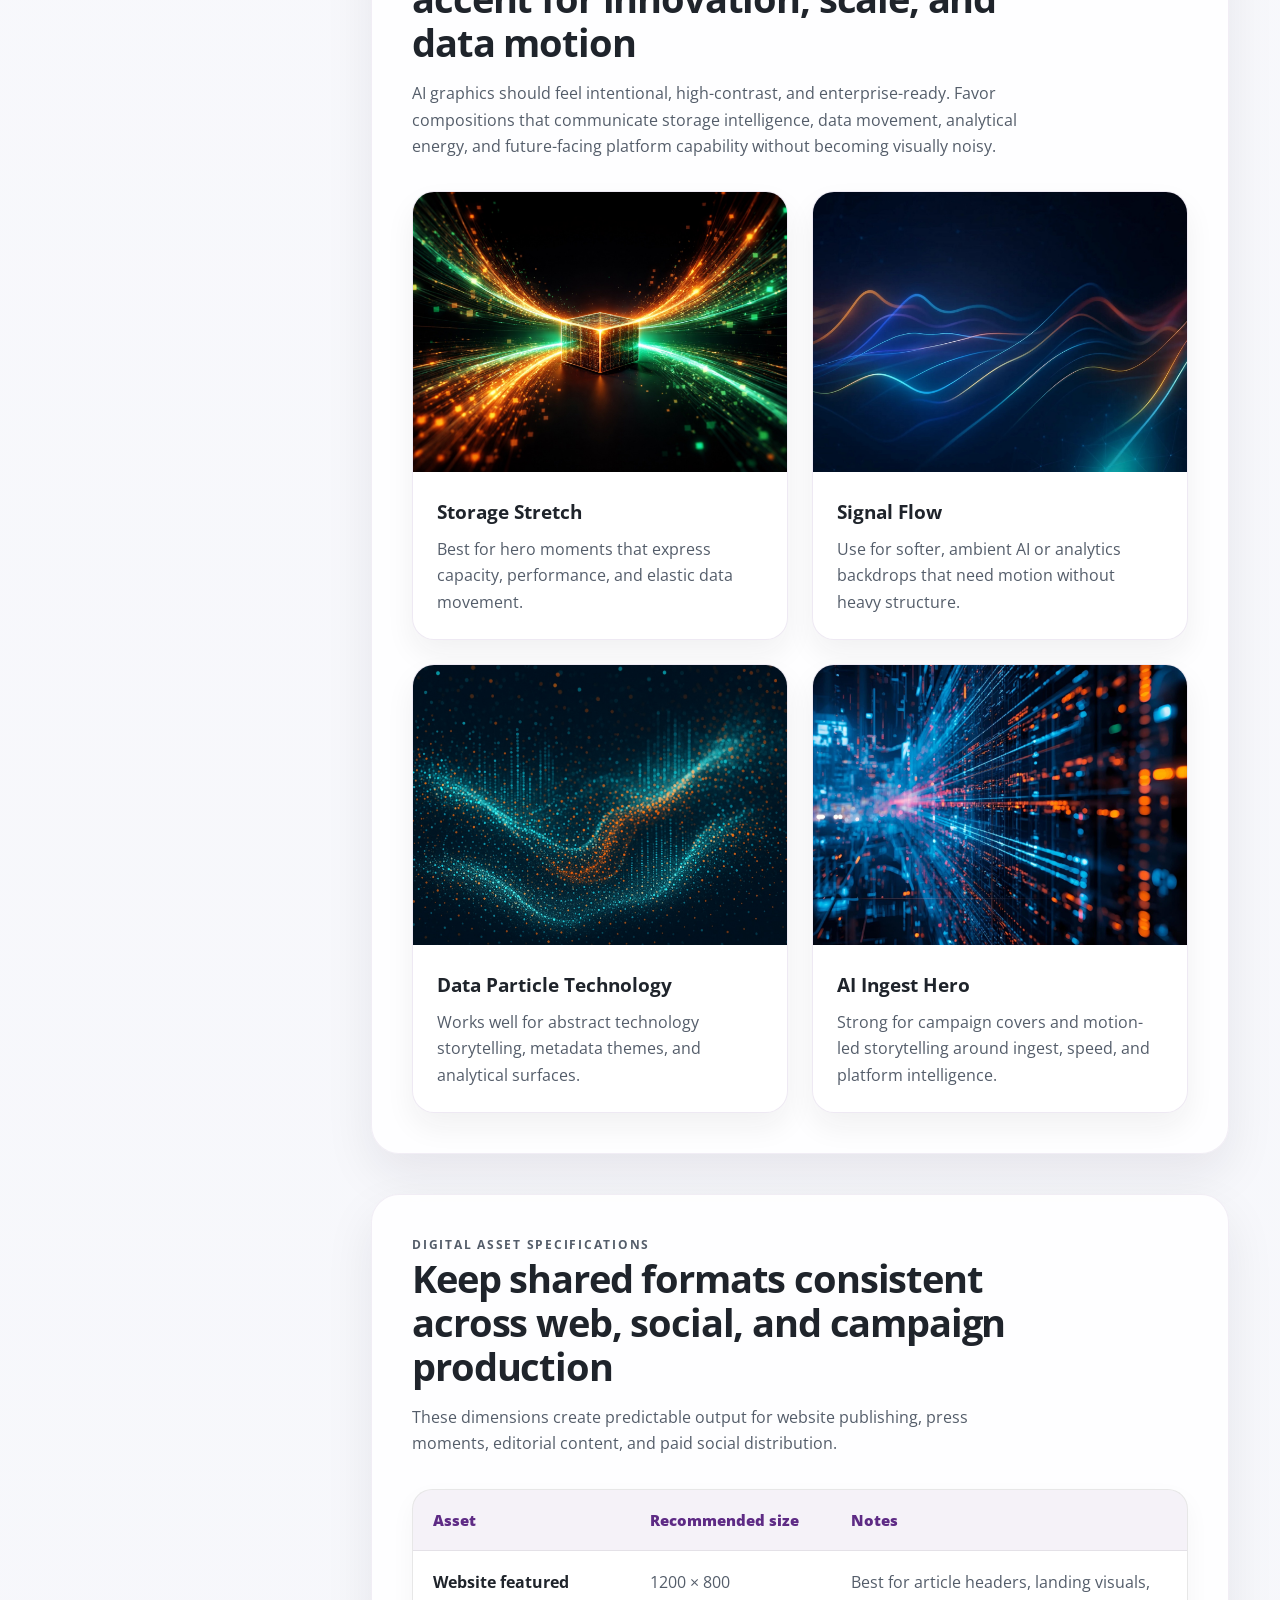
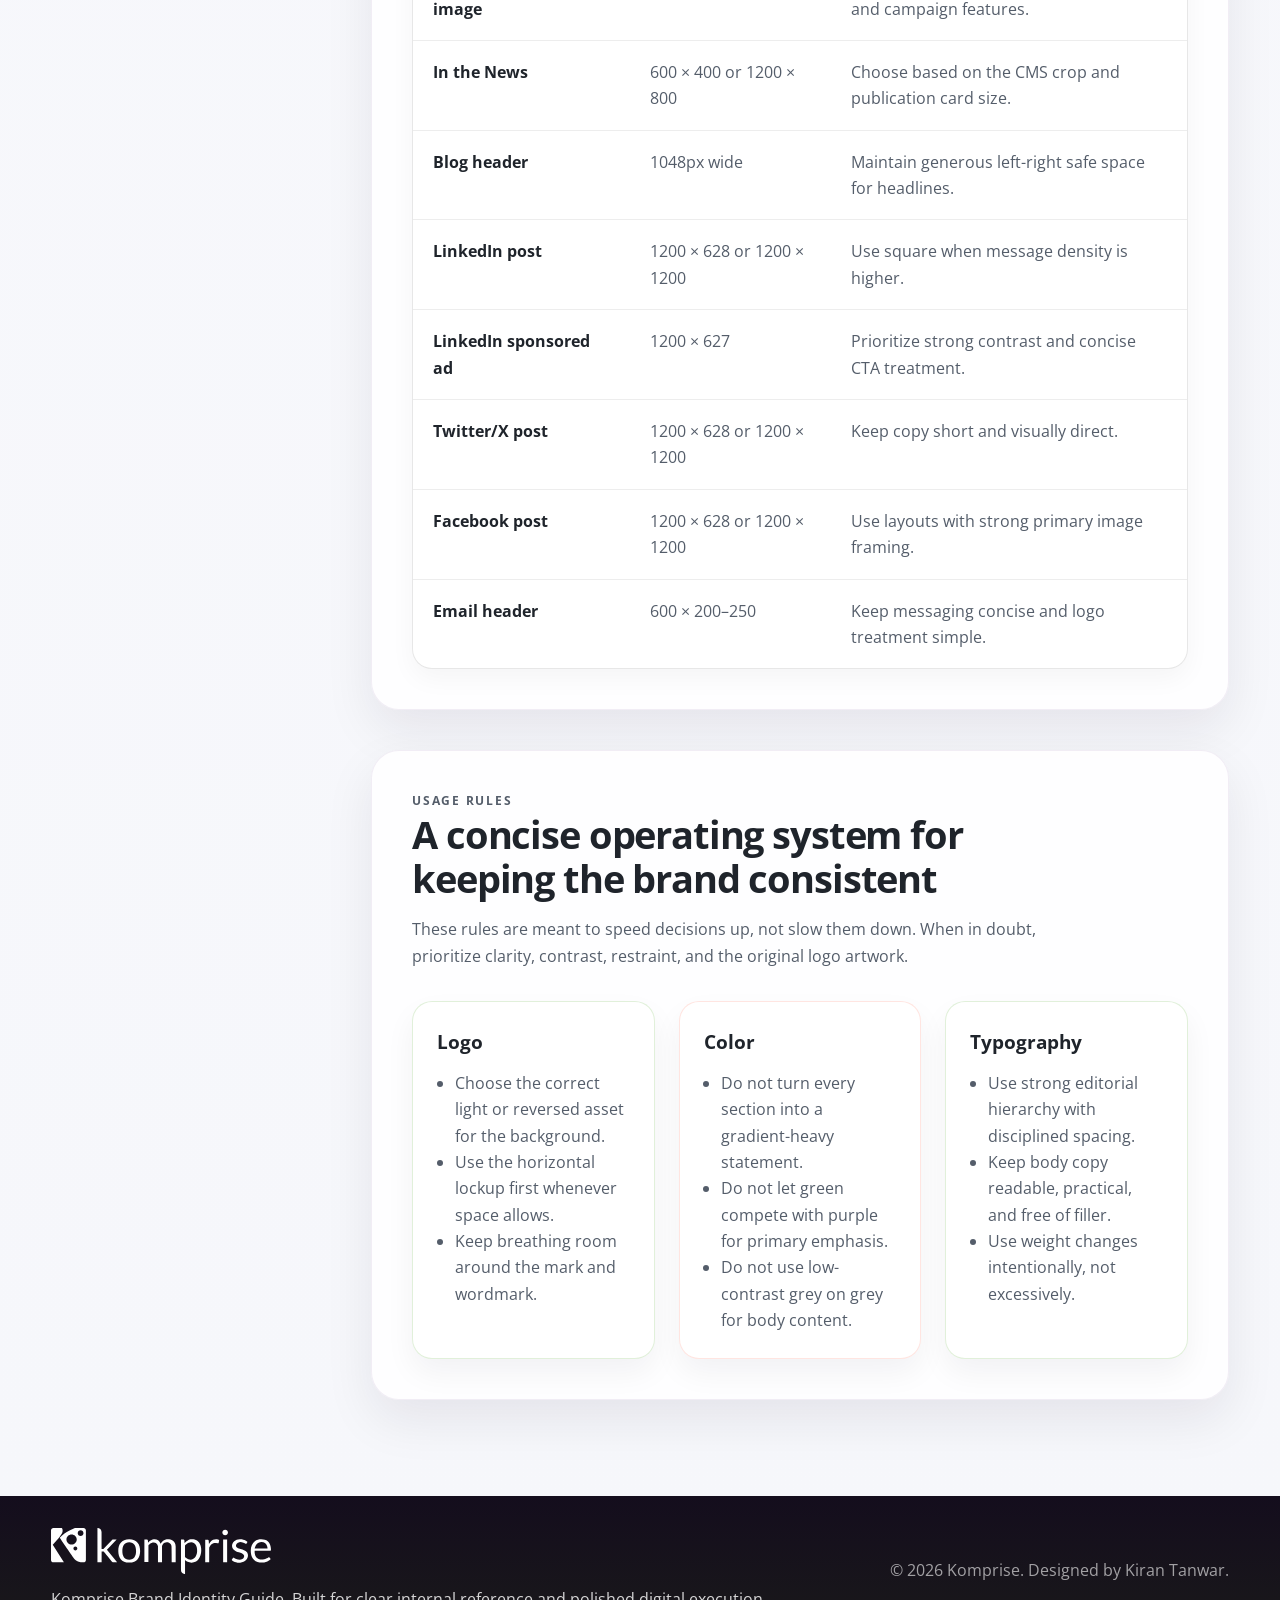
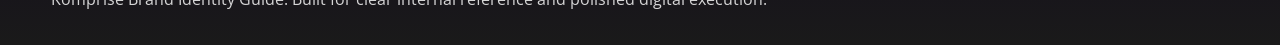
==== commit 8e0df9fe: "Footer Name Update index.html" ====
--- a/index.html
+++ b/index.html
@@ -1010,7 +1010,7 @@
             polished digital execution.
           </p>
         </div>
-        <p class="site-footer__meta">© <span data-year></span> Komprise. Brand system reference.Designed by Kiran Tanwar. </p>
+        <p class="site-footer__meta">© <span data-year></span> Komprise. Designed by Kiran Tanwar. </p>
       </div>
     </footer>
   </body>
